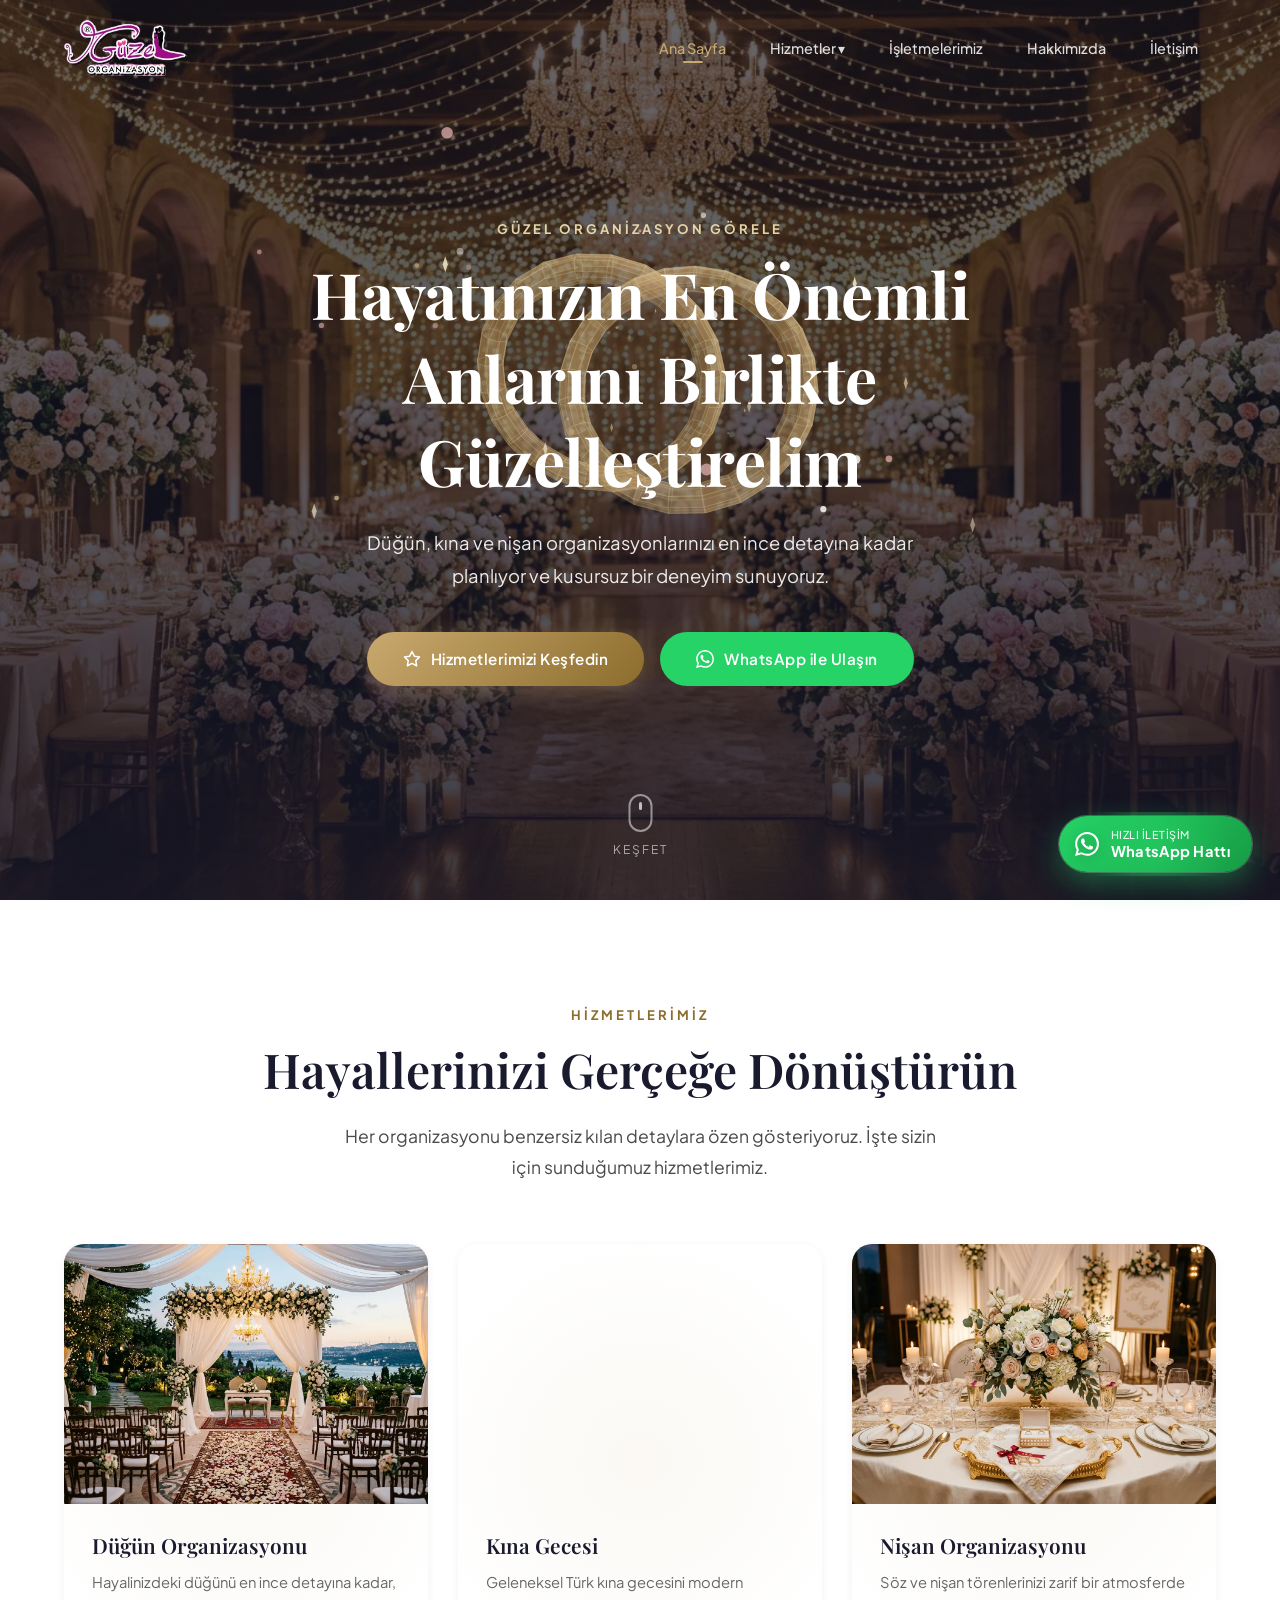
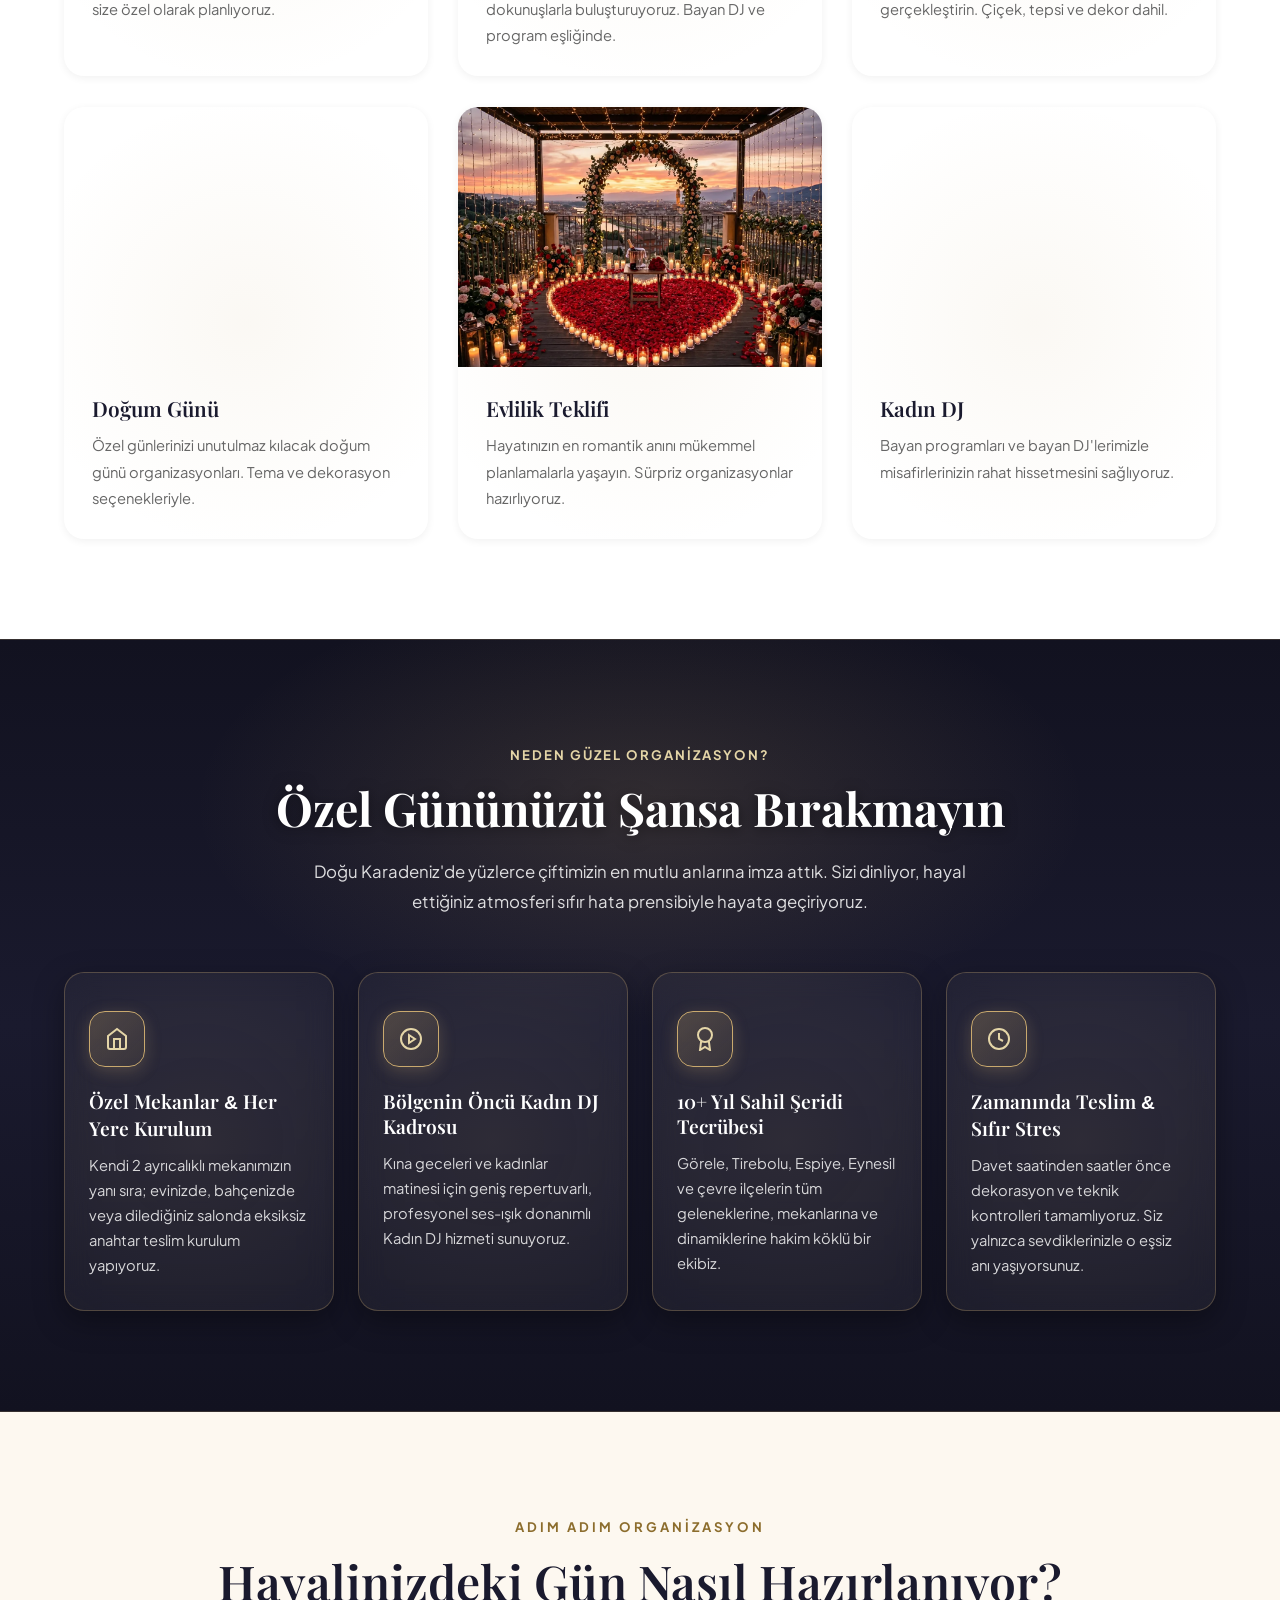
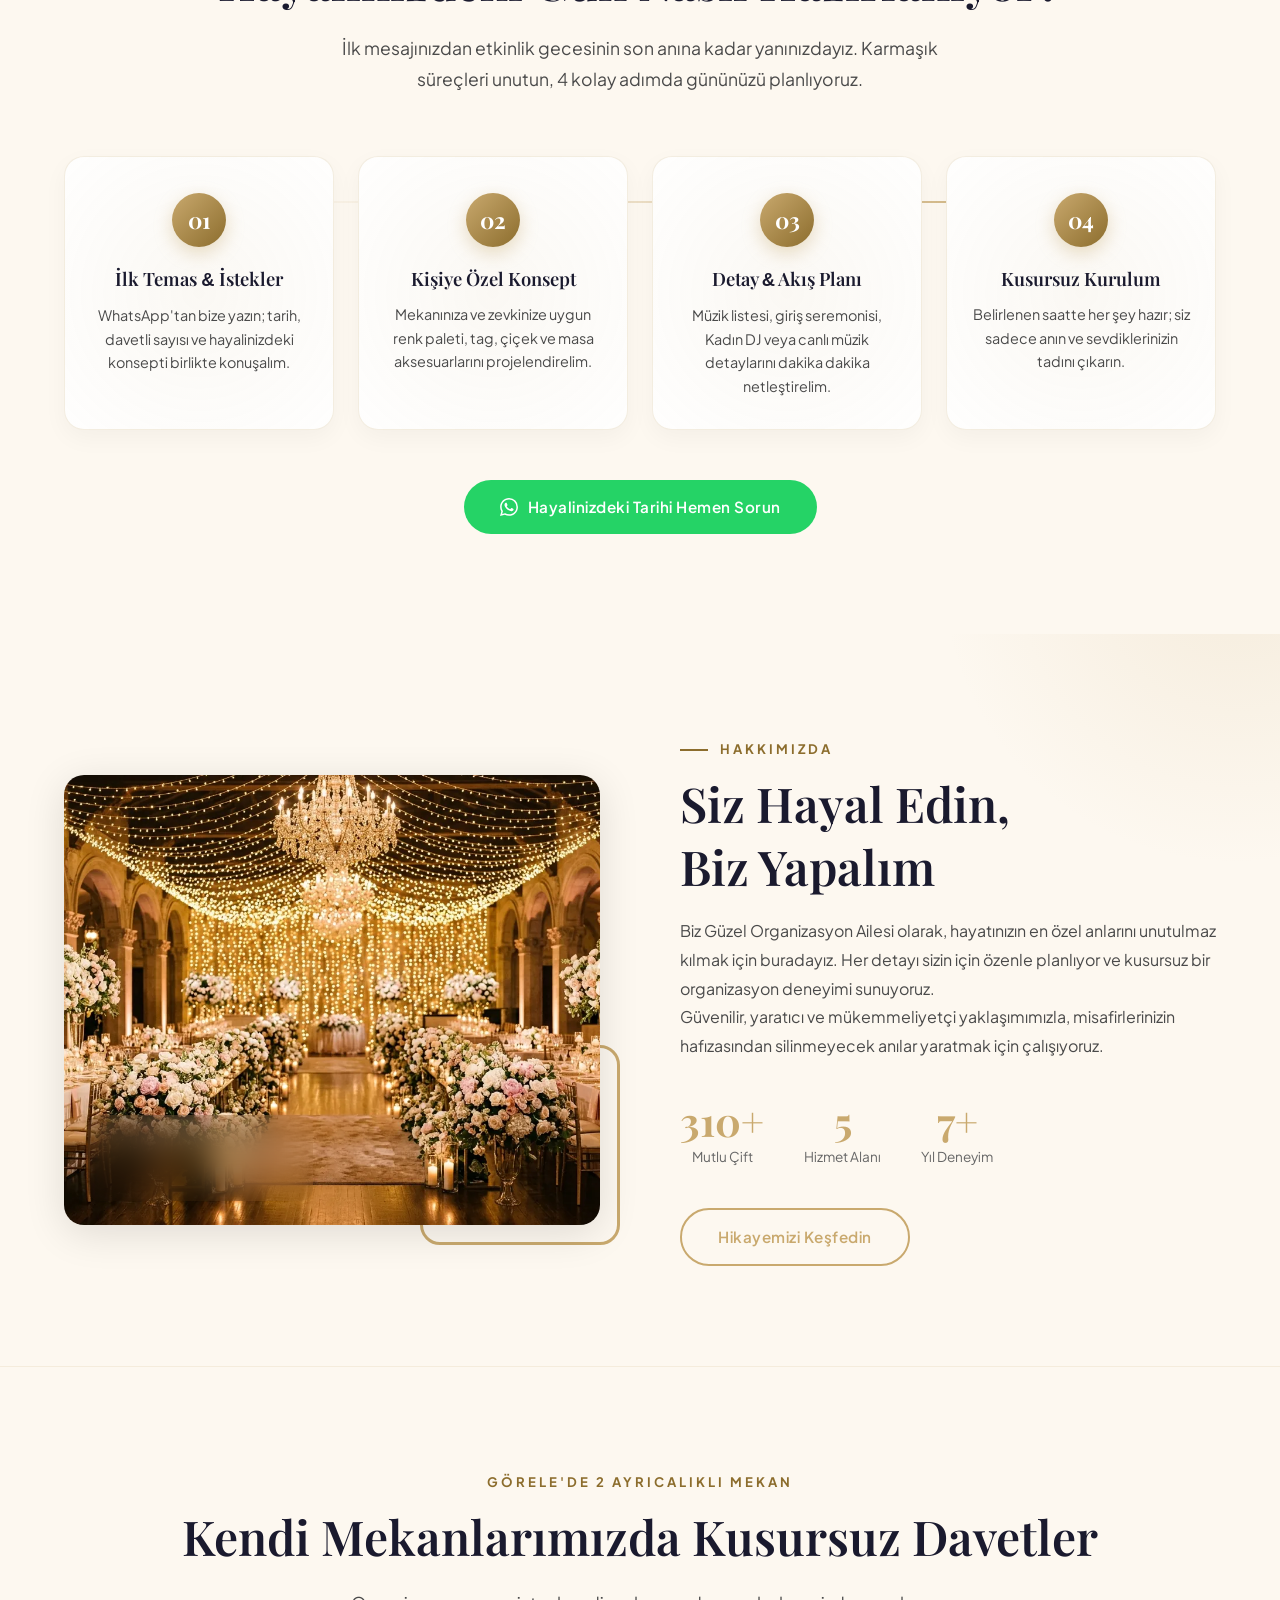
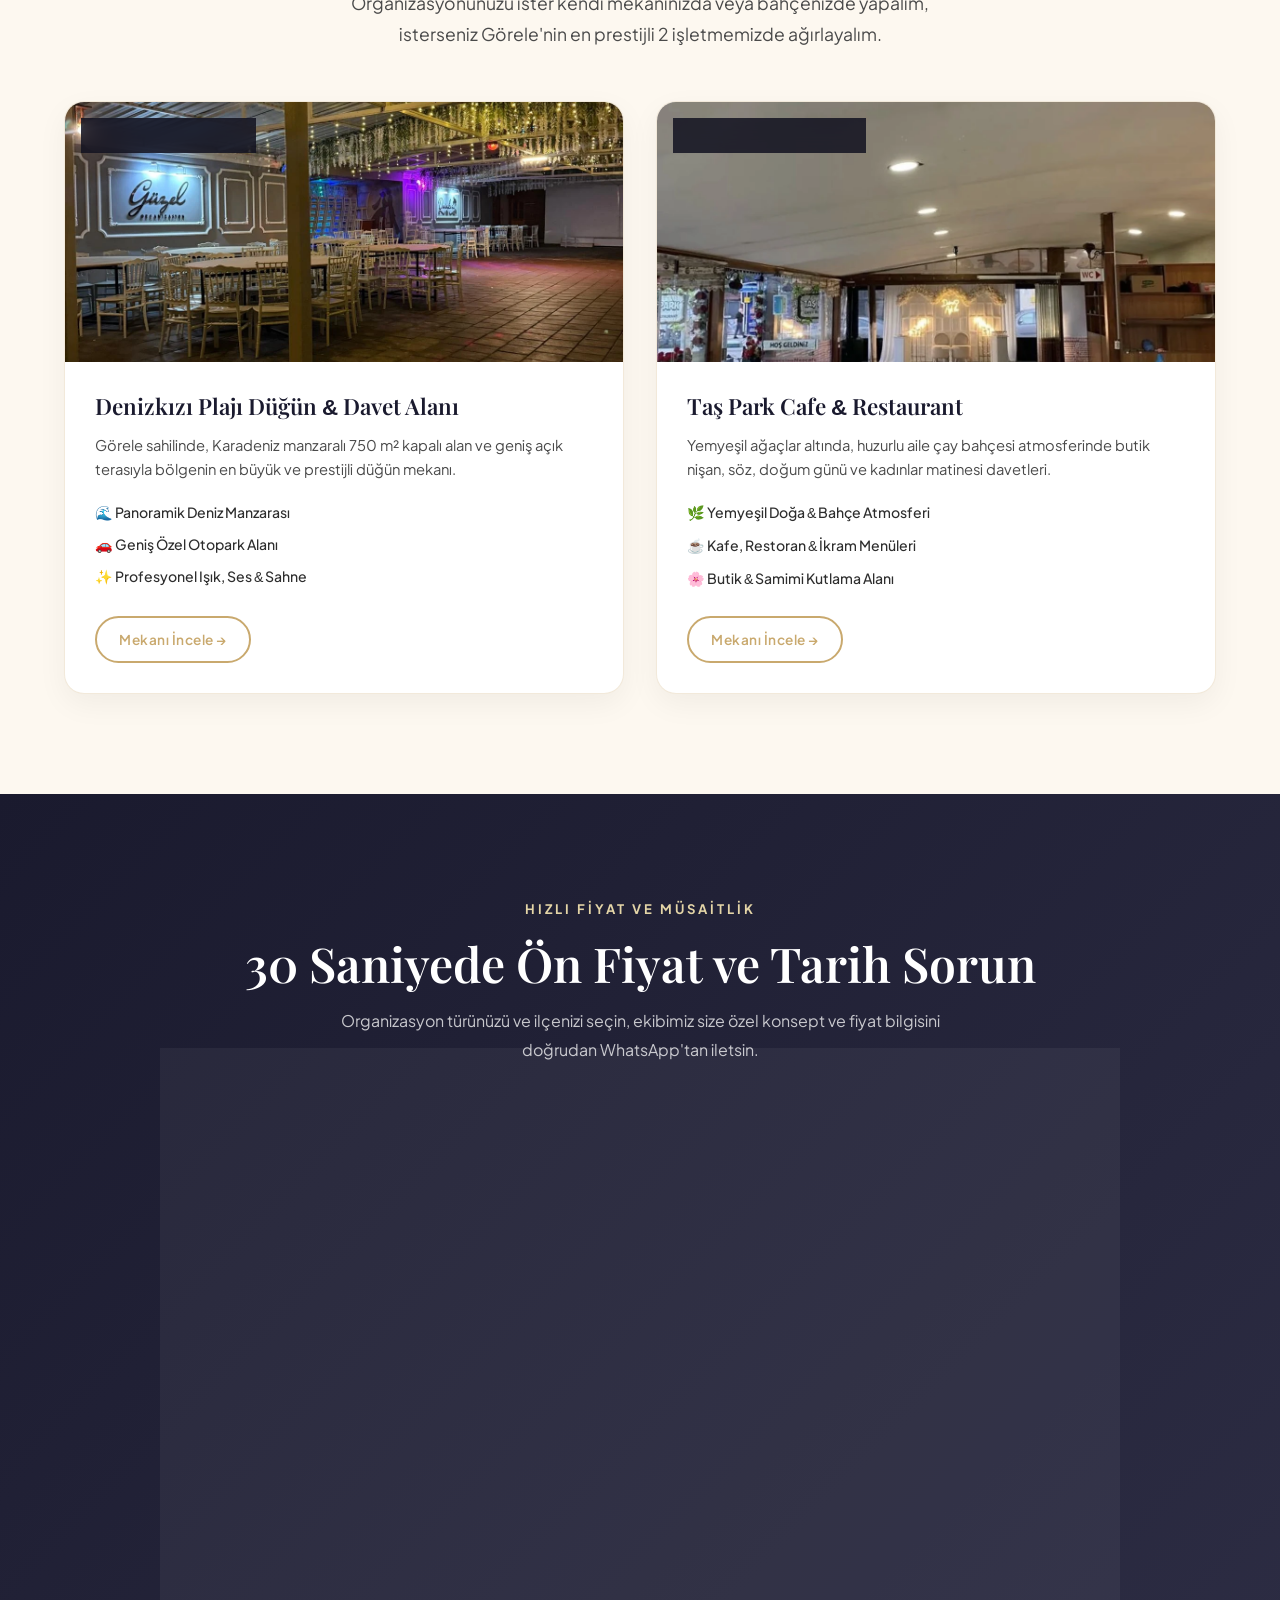
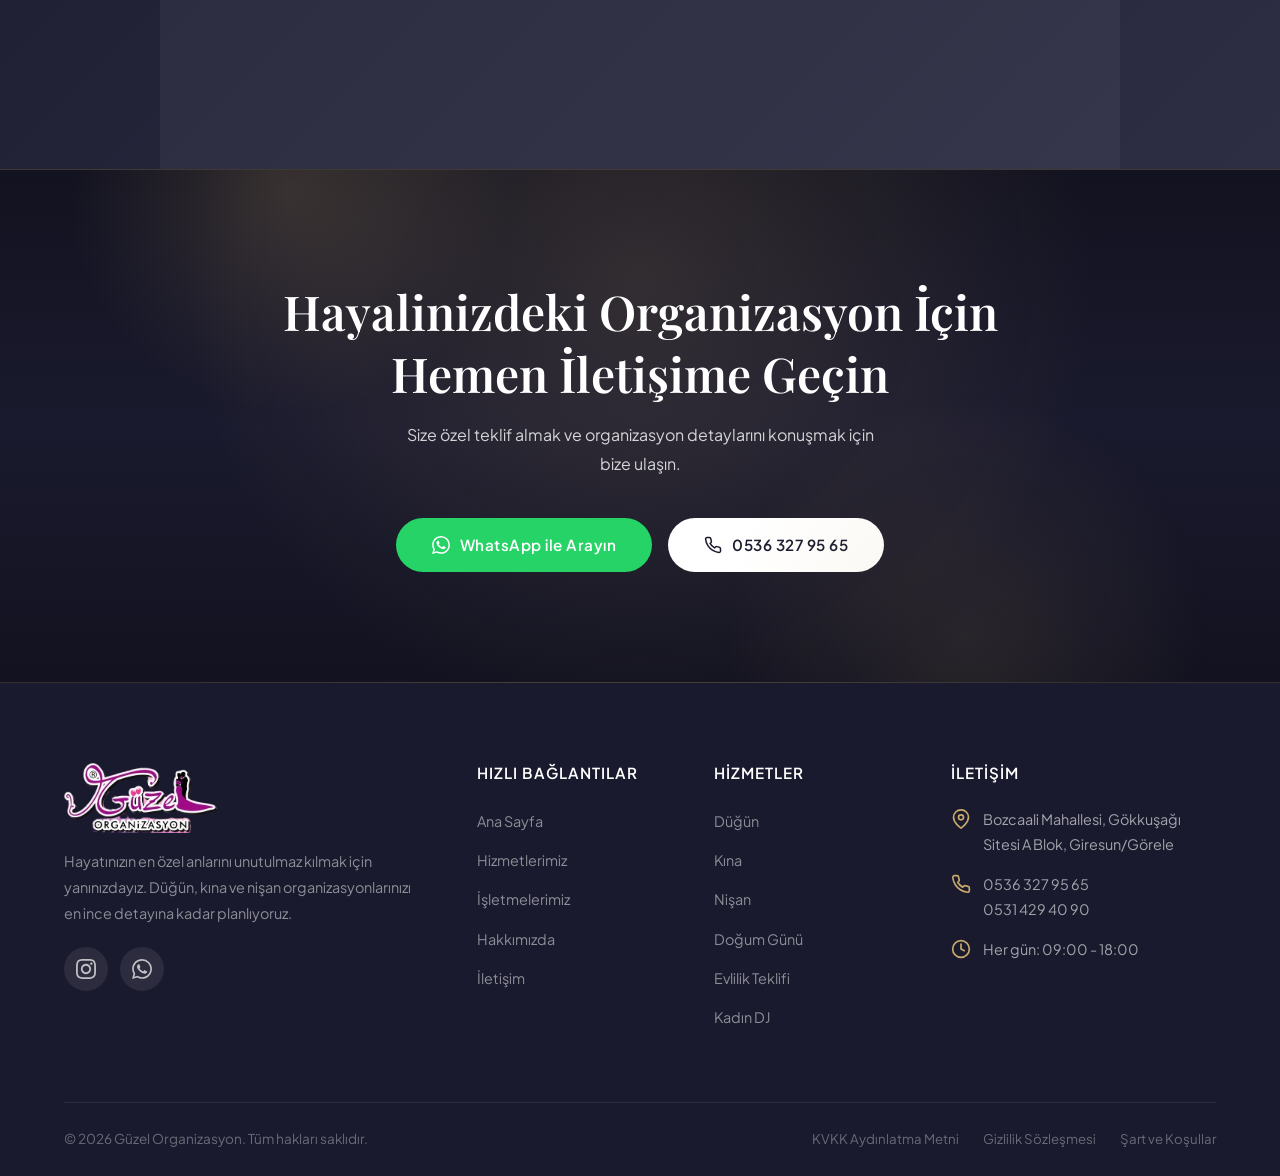
==== index.html @ 6aa82df3 "Initial commit for GitHub Pages (www.guzelorganizasyon.com)" ====
<!DOCTYPE html>
<html lang="tr">
<head>
  <meta charset="UTF-8">
  <meta name="viewport" content="width=device-width, initial-scale=1.0">
  <title>Görele Düğün & Kına Organizasyonu | Güzel Organizasyon Giresun</title>
  <meta name="description" content="Görele ve Giresun çevresinde düğün, kına gecesi, nişan ve kadın DJ organizasyon hizmetleri. Hayalinizdeki daveti profesyonel ekibimizle kusursuz planlayın.">
  <meta name="keywords" content="Görele düğün organizasyonu, Giresun kına organizasyonu, nişan masası kiralama, kadın DJ Görele, Tirebolu düğün, Eynesil kına, Espiye organizasyon">
  <meta property="og:title" content="Görele Düğün & Kına Organizasyonu | Güzel Organizasyon">
  <meta property="og:description" content="Hayatınızın en özel anlarını unutulmaz kılmak için yanınızdayız. Düğün, kına, nişan ve kadın DJ hizmetleri.">
  <meta property="og:type" content="website">
  <meta property="og:url" content="https://www.guzelorganizasyon.com/">
  <link rel="stylesheet" href="css/style.css?v=5">
  <link rel="icon" type="image/png" href="images/favicon.png">
  <link rel="apple-touch-icon" href="images/favicon.png">
  <link rel="preconnect" href="https://fonts.googleapis.com">
  <link rel="preconnect" href="https://fonts.gstatic.com" crossorigin>
  <link rel="stylesheet" href="https://fonts.googleapis.com/css2?family=Playfair+Display:ital,wght@0,400;0,600;0,700;1,400&family=Plus+Jakarta+Sans:wght@300;400;500;600;700&display=swap">
  <link rel="canonical" href="https://www.guzelorganizasyon.com/">
  <link rel="preload" as="image" href="images/hero-bg.webp" type="image/webp">
  <meta property="og:image" content="https://www.guzelorganizasyon.com/images/og-image.jpg">
  <meta property="og:locale" content="tr_TR">
  <meta property="og:site_name" content="Güzel Organizasyon">
  <meta name="twitter:card" content="summary_large_image">
  <meta name="twitter:title" content="Görele Düğün & Kına Organizasyonu | Güzel Organizasyon">
  <meta name="twitter:description" content="Görele, Tirebolu, Espiye ve Eynesil'de hayalinizdeki düğün, kına ve nişan organizasyonları. Kadın DJ ve özel konseptler.">
  <meta name="twitter:image" content="https://www.guzelorganizasyon.com/images/og-image.jpg">
  <script type="application/ld+json">
  {
    "@context": "https://schema.org",
    "@graph": [
      {
        "@type": ["EventPlanner", "LocalBusiness"],
        "@id": "https://www.guzelorganizasyon.com/#organization",
        "name": "Güzel Organizasyon",
        "url": "https://www.guzelorganizasyon.com",
        "logo": "https://www.guzelorganizasyon.com/images/logo.png",
        "image": "https://www.guzelorganizasyon.com/images/og-image.jpg",
        "description": "Giresun Görele merkezli; düğün, kına gecesi, nişan, evlilik teklifi, doğum günü ve kadın DJ organizasyon hizmetleri.",
        "telephone": ["+905363279565", "+905314294090"],
        "priceRange": "₺₺",
        "address": {
          "@type": "PostalAddress",
          "streetAddress": "Bozcaali Mahallesi, Gökkuşağı Sitesi A Blok",
          "addressLocality": "Görele",
          "addressRegion": "Giresun",
          "postalCode": "28800",
          "addressCountry": "TR"
        },
        "geo": {
          "@type": "GeoCoordinates",
          "latitude": 41.0315,
          "longitude": 39.0411
        },
        "openingHoursSpecification": [
          {
            "@type": "OpeningHoursSpecification",
            "dayOfWeek": ["Monday", "Tuesday", "Wednesday", "Thursday", "Friday", "Saturday", "Sunday"],
            "opens": "09:00",
            "closes": "18:00"
          }
        ],
        "areaServed": [
          {"@type": "City", "name": "Görele"},
          {"@type": "City", "name": "Giresun"},
          {"@type": "City", "name": "Tirebolu"},
          {"@type": "City", "name": "Espiye"},
          {"@type": "City", "name": "Eynesil"},
          {"@type": "City", "name": "Çanakçı"},
          {"@type": "City", "name": "Doğankent"},
          {"@type": "City", "name": "Beşikdüzü"},
          {"@type": "City", "name": "Vakfıkebir"}
        ],
        "sameAs": [
          "https://www.instagram.com/guzel_organizasyon"
        ],
        "makesOffer": [
          {"@type": "Offer", "itemOffered": {"@type": "Service", "name": "Düğün Organizasyonu"}},
          {"@type": "Offer", "itemOffered": {"@type": "Service", "name": "Kına Gecesi Organizasyonu"}},
          {"@type": "Offer", "itemOffered": {"@type": "Service", "name": "Nişan Organizasyonu"}},
          {"@type": "Offer", "itemOffered": {"@type": "Service", "name": "Kadın DJ Hizmeti"}},
          {"@type": "Offer", "itemOffered": {"@type": "Service", "name": "Evlilik Teklifi Organizasyonu"}},
          {"@type": "Offer", "itemOffered": {"@type": "Service", "name": "Doğum Günü Organizasyonu"}}
        ]
      },
      {
        "@type": "BreadcrumbList",
        "@id": "https://www.guzelorganizasyon.com/#breadcrumb",
        "itemListElement": [
          {
            "@type": "ListItem",
            "position": 1,
            "name": "Ana Sayfa",
            "item": "https://www.guzelorganizasyon.com/"
          }
        ]
      }
    ]
  }
  </script>
  <meta name="theme-color" content="#1a1416">
</head>
<body>

  <!-- ========== NAVBAR ========== -->
  <nav class="navbar" id="navbar">
    <div class="container">
      <a href="index.html" class="navbar-brand">
        <img src="images/logo.webp" alt="Güzel Organizasyon Logo" class="navbar-logo" width="466" height="187">
      </a>

      <ul class="nav-menu" id="navMenu">
        <li><a href="index.html" class="nav-link active">Ana Sayfa</a></li>
        <li class="nav-item">
          <a href="hizmetler.html" class="nav-link">Hizmetler ▾</a>
          <div class="nav-dropdown">
            <a href="hizmetler.html" class="nav-dropdown-all"><strong>Tüm Hizmetleri Gör</strong></a>
            <a href="hizmetler.html#dugun">Düğün</a>
            <a href="hizmetler.html#kina">Kına</a>
            <a href="hizmetler.html#nisan">Nişan</a>
            <a href="hizmetler.html#dogumgunu">Doğum Günü</a>
            <a href="hizmetler.html#evlilikteklifi">Evlilik Teklifi</a>
            <a href="hizmetler.html#kadinDJ">Kadın DJ</a>
          </div>
        </li>
        <li><a href="isletmelerimiz.html" class="nav-link">İşletmelerimiz</a></li>
        <li><a href="hakkimizda.html" class="nav-link">Hakkımızda</a></li>
        <li><a href="iletisim.html" class="nav-link">İletişim</a></li>
      </ul>

      <div class="nav-toggle" id="navToggle" role="button" aria-label="Menüyü Aç/Kapat" aria-expanded="false" tabindex="0">
        <span></span>
        <span></span>
        <span></span>
      </div>
    </div>
  </nav>
  <div class="nav-backdrop" id="navBackdrop"></div>

  <!-- ========== HERO ========== -->
  <section class="hero" id="hero">
    <div class="hero-bg">
      <img loading="eager" fetchpriority="high" decoding="async" src="images/hero-bg.webp" alt="Güzel Organizasyon - Düğün Dekorasyonu">
    </div>
    <div class="hero-overlay"></div>
    <div class="hero-particles"></div>
    <canvas class="hero-3d-canvas" id="hero3dCanvas" aria-hidden="true"></canvas>

    <div class="hero-content">
      <span class="section-label">Güzel Organizasyon Görele</span>
      <h1>Hayatınızın En Önemli Anlarını Birlikte Güzelleştirelim</h1>
      <p>Düğün, kına ve nişan organizasyonlarınızı en ince detayına kadar planlıyor ve kusursuz bir deneyim sunuyoruz.</p>
      <div class="hero-buttons">
        <a href="hizmetler.html" class="btn btn-primary">
          <svg width="18" height="18" viewBox="0 0 24 24" fill="none" stroke="currentColor" stroke-width="2" stroke-linecap="round" stroke-linejoin="round"><path d="M12 2l3.09 6.26L22 9.27l-5 4.87 1.18 6.88L12 17.77l-6.18 3.25L7 14.14 2 9.27l6.91-1.01L12 2z"/></svg>
          Hizmetlerimizi Keşfedin
        </a>
        <a href="https://wa.me/905363279565?text=Merhaba%2C%20organizasyon%20hakk%C4%B1nda%20bilgi%20almak%20istiyorum." target="_blank" rel="noopener" class="btn btn-whatsapp">
          <svg width="18" height="18" viewBox="0 0 24 24" fill="currentColor"><path d="M17.472 14.382c-.297-.149-1.758-.867-2.03-.967-.273-.099-.471-.148-.67.15-.197.297-.767.966-.94 1.164-.173.199-.347.223-.644.075-.297-.15-1.255-.463-2.39-1.475-.883-.788-1.48-1.761-1.653-2.059-.173-.297-.018-.458.13-.606.134-.133.298-.347.446-.52.149-.174.198-.298.298-.497.099-.198.05-.371-.025-.52-.075-.149-.669-1.612-.916-2.207-.242-.579-.487-.5-.669-.51-.173-.008-.371-.01-.57-.01-.198 0-.52.074-.792.372-.272.297-1.04 1.016-1.04 2.479 0 1.462 1.065 2.875 1.213 3.074.149.198 2.096 3.2 5.077 4.487.709.306 1.262.489 1.694.625.712.227 1.36.195 1.871.118.571-.085 1.758-.719 2.006-1.413.248-.694.248-1.289.173-1.413-.074-.124-.272-.198-.57-.347m-5.421 7.403h-.004a9.87 9.87 0 01-5.031-1.378l-.361-.214-3.741.982.998-3.648-.235-.374a9.86 9.86 0 01-1.51-5.26c.001-5.45 4.436-9.884 9.888-9.884 2.64 0 5.122 1.03 6.988 2.898a9.825 9.825 0 012.893 6.994c-.003 5.45-4.437 9.884-9.885 9.884m8.413-18.297A11.815 11.815 0 0012.05 0C5.495 0 .16 5.335.157 11.892c0 2.096.547 4.142 1.588 5.945L.057 24l6.305-1.654a11.882 11.882 0 005.683 1.448h.005c6.554 0 11.89-5.335 11.893-11.893a11.821 11.821 0 00-3.48-8.413z"/></svg>
          WhatsApp ile Ulaşın
        </a>
      </div>
    </div>

    <div class="scroll-indicator">
      <div class="mouse"></div>
      <span>Keşfet</span>
    </div>
  </section>

  <!-- ========== SERVICES ========== -->
  <section class="services-section" id="services">
    <div class="container">
      <div class="text-center reveal">
        <span class="section-label">Hizmetlerimiz</span>
        <h2 class="section-title">Hayallerinizi Gerçeğe Dönüştürün</h2>
        <p class="section-subtitle">Her organizasyonu benzersiz kılan detaylara özen gösteriyoruz. İşte sizin için sunduğumuz hizmetlerimiz.</p>
      </div>

      <div class="services-grid stagger-children">
        <!-- Düğün -->
        <a href="hizmetler.html#dugun" class="service-card">
          <div class="service-card-image">
            <img loading="lazy" decoding="async" src="images/service-dugun.webp" alt="Düğün Organizasyonu">
            <div class="service-card-overlay">
              <span class="btn btn-white">Hizmeti İncele</span>
            </div>
          </div>
          <div class="service-card-body">
            <h3>Düğün Organizasyonu</h3>
            <p>Hayalinizdeki düğünü en ince detayına kadar, size özel olarak planlıyoruz.</p>
          </div>
        </a>

        <!-- Kına -->
        <a href="hizmetler.html#kina" class="service-card">
          <div class="service-card-image">
            <img loading="lazy" decoding="async" src="images/service-kina.webp" alt="Kına Gecesi Organizasyonu">
            <div class="service-card-overlay">
              <span class="btn btn-white">Hizmeti İncele</span>
            </div>
          </div>
          <div class="service-card-body">
            <h3>Kına Gecesi</h3>
            <p>Geleneksel Türk kına gecesini modern dokunuşlarla buluşturuyoruz. Bayan DJ ve program eşliğinde.</p>
          </div>
        </a>

        <!-- Nişan -->
        <a href="hizmetler.html#nisan" class="service-card">
          <div class="service-card-image">
            <img loading="lazy" decoding="async" src="images/service-nisan.webp" alt="Nişan Organizasyonu">
            <div class="service-card-overlay">
              <span class="btn btn-white">Hizmeti İncele</span>
            </div>
          </div>
          <div class="service-card-body">
            <h3>Nişan Organizasyonu</h3>
            <p>Söz ve nişan törenlerinizi zarif bir atmosferde gerçekleştirin. Çiçek, tepsi ve dekor dahil.</p>
          </div>
        </a>

        <!-- Doğum Günü -->
        <a href="hizmetler.html#dogumgunu" class="service-card">
          <div class="service-card-image">
            <img loading="lazy" decoding="async" src="images/service-dogumgunu.webp" alt="Doğum Günü Organizasyonu">
            <div class="service-card-overlay">
              <span class="btn btn-white">Hizmeti İncele</span>
            </div>
          </div>
          <div class="service-card-body">
            <h3>Doğum Günü</h3>
            <p>Özel günlerinizi unutulmaz kılacak doğum günü organizasyonları. Tema ve dekorasyon seçenekleriyle.</p>
          </div>
        </a>

        <!-- Evlilik Teklifi -->
        <a href="hizmetler.html#evlilikteklifi" class="service-card">
          <div class="service-card-image">
            <img loading="lazy" decoding="async" src="images/service-evlilikteklifi.webp" alt="Evlilik Teklifi Organizasyonu">
            <div class="service-card-overlay">
              <span class="btn btn-white">Hizmeti İncele</span>
            </div>
          </div>
          <div class="service-card-body">
            <h3>Evlilik Teklifi</h3>
            <p>Hayatınızın en romantik anını mükemmel planlamalarla yaşayın. Sürpriz organizasyonlar hazırlıyoruz.</p>
          </div>
        </a>

        <!-- Kadın DJ -->
        <a href="hizmetler.html#kadinDJ" class="service-card">
          <div class="service-card-image">
            <img loading="lazy" decoding="async" src="images/service-kadindj.webp" alt="Kadın DJ Hizmeti">
            <div class="service-card-overlay">
              <span class="btn btn-white">Hizmeti İncele</span>
            </div>
          </div>
          <div class="service-card-body">
            <h3>Kadın DJ</h3>
            <p>Bayan programları ve bayan DJ'lerimizle misafirlerinizin rahat hissetmesini sağlıyoruz.</p>
          </div>
        </a>
      </div>
    </div>
  </section>

  <!-- ========== WHY US (PRESTİJ VE GÜVEN SÜTUNLARI) ========== -->
  <section class="why-us-section">
    <div class="container">
      <div class="text-center reveal">
        <span class="section-label" style="color: var(--gold-light);">NEDEN GÜZEL ORGANİZASYON?</span>
        <h2 class="section-title">Özel Gününüzü Şansa Bırakmayın</h2>
        <p class="section-subtitle">
          Doğu Karadeniz'de yüzlerce çiftimizin en mutlu anlarına imza attık. Sizi dinliyor, hayal ettiğiniz atmosferi sıfır hata prensibiyle hayata geçiriyoruz.
        </p>
      </div>

      <div class="why-us-grid stagger-children">
        <div class="why-us-card">
          <div class="why-us-icon">
            <svg width="24" height="24" viewBox="0 0 24 24" fill="none" stroke="currentColor" stroke-width="2"><path d="M3 9l9-7 9 7v11a2 2 0 0 1-2 2H5a2 2 0 0 1-2-2z"/><polyline points="9 22 9 12 15 12 15 22"/></svg>
          </div>
          <h3>Özel Mekanlar <span class="amp">&amp;</span> Her Yere Kurulum</h3>
          <p>Kendi 2 ayrıcalıklı mekanımızın yanı sıra; evinizde, bahçenizde veya dilediğiniz salonda eksiksiz anahtar teslim kurulum yapıyoruz.</p>
        </div>

        <div class="why-us-card">
          <div class="why-us-icon">
            <svg width="24" height="24" viewBox="0 0 24 24" fill="none" stroke="currentColor" stroke-width="2"><circle cx="12" cy="12" r="10"/><polygon points="10 8 16 12 10 16 10 8"/></svg>
          </div>
          <h3>Bölgenin Öncü Kadın DJ Kadrosu</h3>
          <p>Kına geceleri ve kadınlar matinesi için geniş repertuvarlı, profesyonel ses-ışık donanımlı Kadın DJ hizmeti sunuyoruz.</p>
        </div>

        <div class="why-us-card">
          <div class="why-us-icon">
            <svg width="24" height="24" viewBox="0 0 24 24" fill="none" stroke="currentColor" stroke-width="2"><circle cx="12" cy="8" r="7"/><polyline points="8.21 13.89 7 23 12 20 17 23 15.79 13.88"/></svg>
          </div>
          <h3>10+ Yıl Sahil Şeridi Tecrübesi</h3>
          <p>Görele, Tirebolu, Espiye, Eynesil ve çevre ilçelerin tüm geleneklerine, mekanlarına ve dinamiklerine hakim köklü bir ekibiz.</p>
        </div>

        <div class="why-us-card">
          <div class="why-us-icon">
            <svg width="24" height="24" viewBox="0 0 24 24" fill="none" stroke="currentColor" stroke-width="2"><circle cx="12" cy="12" r="10"/><polyline points="12 6 12 12 16 14"/></svg>
          </div>
          <h3>Zamanında Teslim <span class="amp">&amp;</span> Sıfır Stres</h3>
          <p>Davet saatinden saatler önce dekorasyon ve teknik kontrolleri tamamlıyoruz. Siz yalnızca sevdiklerinizle o eşsiz anı yaşıyorsunuz.</p>
        </div>
      </div>
    </div>
  </section>

  <!-- ========== PROCESS / NASIL ÇALIŞIYORUZ ========== -->
  <section class="process-section">
    <div class="container">
      <div class="text-center reveal">
        <span class="section-label">ADIM ADIM ORGANİZASYON</span>
        <h2 class="section-title">Hayalinizdeki Gün Nasıl Hazırlanıyor?</h2>
        <p class="section-subtitle">
          İlk mesajınızdan etkinlik gecesinin son anına kadar yanınızdayız. Karmaşık süreçleri unutun, 4 kolay adımda gününüzü planlıyoruz.
        </p>
      </div>

      <div class="process-grid stagger-children">
        <div class="process-card">
          <div class="process-step-num">01</div>
          <h3>İlk Temas <span class="amp">&amp;</span> İstekler</h3>
          <p>WhatsApp'tan bize yazın; tarih, davetli sayısı ve hayalinizdeki konsepti birlikte konuşalım.</p>
        </div>

        <div class="process-card">
          <div class="process-step-num">02</div>
          <h3>Kişiye Özel Konsept</h3>
          <p>Mekanınıza ve zevkinize uygun renk paleti, tag, çiçek ve masa aksesuarlarını projelendirelim.</p>
        </div>

        <div class="process-card">
          <div class="process-step-num">03</div>
          <h3>Detay <span class="amp">&amp;</span> Akış Planı</h3>
          <p>Müzik listesi, giriş seremonisi, Kadın DJ veya canlı müzik detaylarını dakika dakika netleştirelim.</p>
        </div>

        <div class="process-card">
          <div class="process-step-num">04</div>
          <h3>Kusursuz Kurulum</h3>
          <p>Belirlenen saatte her şey hazır; siz sadece anın ve sevdiklerinizin tadını çıkarın.</p>
        </div>
      </div>

      <div class="text-center reveal" style="margin-top: 50px;">
        <a href="https://wa.me/905363279565?text=Merhaba%2C%20organizasyonum%20i%C3%A7in%20planlama%20ve%20m%C3%BCsaitlik%20hakk%C4%B1nda%20g%C3%B6r%C3%BC%C5%9Fmek%20istiyorum." target="_blank" rel="noopener" class="btn btn-whatsapp">
          <svg width="18" height="18" viewBox="0 0 24 24" fill="currentColor"><path d="M17.472 14.382c-.297-.149-1.758-.867-2.03-.967-.273-.099-.471-.148-.67.15-.197.297-.767.966-.94 1.164-.173.199-.347.223-.644.075-.297-.15-1.255-.463-2.39-1.475-.883-.788-1.48-1.761-1.653-2.059-.173-.297-.018-.458.13-.606.134-.133.298-.347.446-.52.149-.174.198-.298.298-.497.099-.198.05-.371-.025-.52-.075-.149-.669-1.612-.916-2.207-.242-.579-.487-.5-.669-.51-.173-.008-.371-.01-.57-.01-.198 0-.52.074-.792.372-.272.297-1.04 1.016-1.04 2.479 0 1.462 1.065 2.875 1.213 3.074.149.198 2.096 3.2 5.077 4.487.709.306 1.262.489 1.694.625.712.227 1.36.195 1.871.118.571-.085 1.758-.719 2.006-1.413.248-.694.248-1.289.173-1.413-.074-.124-.272-.198-.57-.347m-5.421 7.403h-.004a9.87 9.87 0 01-5.031-1.378l-.361-.214-3.741.982.998-3.648-.235-.374a9.86 9.86 0 01-1.51-5.26c.001-5.45 4.436-9.884 9.888-9.884 2.64 0 5.122 1.03 6.988 2.898a9.825 9.825 0 012.893 6.994c-.003 5.45-4.437 9.884-9.885 9.884m8.413-18.297A11.815 11.815 0 0012.05 0C5.495 0 .16 5.335.157 11.892c0 2.096.547 4.142 1.588 5.945L.057 24l6.305-1.654a11.882 11.882 0 005.683 1.448h.005c6.554 0 11.89-5.335 11.893-11.893a11.821 11.821 0 00-3.48-8.413z"/></svg>
          Hayalinizdeki Tarihi Hemen Sorun
        </a>
      </div>
    </div>
  </section>

  <!-- ========== ABOUT PREVIEW ========== -->
  <section class="about-preview" id="about-preview">
    <div class="container">
      <div class="about-grid">
        <div class="about-image-wrapper reveal-left">
          <div class="about-image">
            <img loading="lazy" decoding="async" src="images/hero-bg.webp" alt="Güzel Organizasyon Prestijli Davet Atmosferi">
            <div class="about-floating-badge" aria-hidden="true">
              <span class="badge-icon">💍</span>
              <div class="badge-content">
                <strong>500+ Mutlu Çift</strong>
                <small>Kusursuz Organizasyon</small>
              </div>
            </div>
          </div>
          <div class="about-image-accent"></div>
        </div>

        <div class="reveal-right">
          <span class="section-label">Hakkımızda</span>
          <h2 class="section-title">Siz Hayal Edin,<br>Biz Yapalım</h2>
          <p>Biz Güzel Organizasyon Ailesi olarak, hayatınızın en özel anlarını unutulmaz kılmak için buradayız. Her detayı sizin için özenle planlıyor ve kusursuz bir organizasyon deneyimi sunuyoruz.</p>
          <p>Güvenilir, yaratıcı ve mükemmeliyetçi yaklaşımımızla, misafirlerinizin hafızasından silinmeyecek anılar yaratmak için çalışıyoruz.</p>

          <div class="about-stats">
            <div class="stat">
              <div class="stat-number" data-target="500" data-suffix="+">0</div>
              <div class="stat-label">Mutlu Çift</div>
            </div>
            <div class="stat">
              <div class="stat-number" data-target="8" data-suffix="">0</div>
              <div class="stat-label">Hizmet Alanı</div>
            </div>
            <div class="stat">
              <div class="stat-number" data-target="10" data-suffix="+">0</div>
              <div class="stat-label">Yıl Deneyim</div>
            </div>
          </div>

          <a href="hakkimizda.html" class="btn btn-secondary mt-40">Hikayemizi Keşfedin</a>
        </div>
      </div>
    </div>
  </section>

  <!-- ========== VENUES PREVIEW (ÖZEL MEKANLARIMIZ) ========== -->
  <section class="venues-preview-section" id="venues-preview">
    <div class="container">
      <div class="section-header text-center reveal">
        <span class="section-label">GÖRELE'DE 2 AYRICALIKLI MEKAN</span>
        <h2 class="section-title">Kendi Mekanlarımızda Kusursuz Davetler</h2>
        <p class="section-subtitle">
          Organizasyonunuzu ister kendi mekanınızda veya bahçenizde yapalım, isterseniz Görele'nin en prestijli 2 işletmemizde ağırlayalım.
        </p>
      </div>

      <div class="venues-grid">
        <div class="venue-showcase-card reveal-left">
          <div class="venue-showcase-image">
            <img loading="lazy" decoding="async" src="images/venue-denizkizi.webp" alt="Denizkızı Plajı Görele Düğün Alanı">
            <span class="venue-tag">1000+ Davetli Kapasitesi</span>
          </div>
          <div class="venue-showcase-content">
            <h3>Denizkızı Plajı Düğün <span class="amp">&amp;</span> Davet Alanı</h3>
            <p>Görele sahilinde, Karadeniz manzaralı 750 m² kapalı alan ve geniş açık terasıyla bölgenin en büyük ve prestijli düğün mekanı.</p>
            <ul class="venue-features-list">
              <li>🌊 Panoramik Deniz Manzarası</li>
              <li>🚗 Geniş Özel Otopark Alanı</li>
              <li>✨ Profesyonel Işık, Ses <span class="amp">&amp;</span> Sahne</li>
            </ul>
            <a href="isletmelerimiz.html#denizkizi-plaji" class="btn btn-secondary btn-sm">Mekanı İncele &rarr;</a>
          </div>
        </div>

        <div class="venue-showcase-card reveal-right">
          <div class="venue-showcase-image">
            <img loading="lazy" decoding="async" src="images/venue-taspark.webp" alt="Taş Park Cafe Restaurant Görele">
            <span class="venue-tag">Doğayla İç İçe Butik Davetler</span>
          </div>
          <div class="venue-showcase-content">
            <h3>Taş Park Cafe <span class="amp">&amp;</span> Restaurant</h3>
            <p>Yemyeşil ağaçlar altında, huzurlu aile çay bahçesi atmosferinde butik nişan, söz, doğum günü ve kadınlar matinesi davetleri.</p>
            <ul class="venue-features-list">
              <li>🌿 Yemyeşil Doğa <span class="amp">&amp;</span> Bahçe Atmosferi</li>
              <li>☕ Kafe, Restoran <span class="amp">&amp;</span> İkram Menüleri</li>
              <li>🌸 Butik <span class="amp">&amp;</span> Samimi Kutlama Alanı</li>
            </ul>
            <a href="isletmelerimiz.html#taspark-cafe" class="btn btn-secondary btn-sm">Mekanı İncele &rarr;</a>
          </div>
        </div>
      </div>
    </div>
  </section>

  <!-- ========== QUICK QUOTE WIZARD ========== -->
  <section class="quote-wizard-section" id="quote-wizard">
    <div class="container text-center reveal">
      <span class="section-label" style="color: var(--gold-light);">HIZLI FİYAT VE MÜSAİTLİK</span>
      <h2 style="color: var(--white); margin-bottom: 12px;">30 Saniyede Ön Fiyat ve Tarih Sorun</h2>
      <p style="color: rgba(255,255,255,0.75); max-width: 600px; margin: 0 auto 30px;">
        Organizasyon türünüzü ve ilçenizi seçin, ekibimiz size özel konsept ve fiyat bilgisini doğrudan WhatsApp'tan iletsin.
      </p>

      <div class="wizard-container" style="text-align: left;">
        <span class="wizard-step-label">1. Adım: Etkinlik Türü</span>
        <div class="wizard-options" id="wizardServiceOptions">
          <button type="button" class="wizard-option-btn selected" data-value="Düğün Organizasyonu">
            <span>💍</span> Düğün
          </button>
          <button type="button" class="wizard-option-btn" data-value="Kına Gecesi & Kadın DJ">
            <span>👑</span> Kına <span class="amp">&amp;</span> Kadın DJ
          </button>
          <button type="button" class="wizard-option-btn" data-value="Nişan / Söz Merasimi">
            <span>💐</span> Nişan <span class="amp">&amp;</span> Söz
          </button>
          <button type="button" class="wizard-option-btn" data-value="Özel Davet / Doğum Günü">
            <span>🎂</span> Doğum Günü / Teklif
          </button>
        </div>

        <span class="wizard-step-label">2. Adım: Etkinlik Bölgesi (Karadeniz Sahil Şeridi)</span>
        <div class="wizard-options" id="wizardLocationOptions">
          <button type="button" class="wizard-option-btn selected" data-value="Görele">
            <span>📍</span> Görele (Merkez)
          </button>
          <button type="button" class="wizard-option-btn" data-value="Tirebolu">
            <span>📍</span> Tirebolu
          </button>
          <button type="button" class="wizard-option-btn" data-value="Espiye">
            <span>📍</span> Espiye
          </button>
          <button type="button" class="wizard-option-btn" data-value="Eynesil">
            <span>📍</span> Eynesil
          </button>
          <button type="button" class="wizard-option-btn" data-value="Beşikdüzü">
            <span>📍</span> Beşikdüzü
          </button>
          <button type="button" class="wizard-option-btn" data-value="Vakfıkebir">
            <span>📍</span> Vakfıkebir
          </button>
          <button type="button" class="wizard-option-btn" data-value="Giresun Merkez">
            <span>📍</span> Giresun Merkez
          </button>
          <button type="button" class="wizard-option-btn" data-value="Bulancak">
            <span>📍</span> Bulancak
          </button>
          <button type="button" class="wizard-option-btn" data-value="Trabzon / Akçaabat">
            <span>📍</span> Trabzon / Akçaabat
          </button>
          <button type="button" class="wizard-option-btn" data-value="Çanakçı / Doğankent">
            <span>📍</span> Çanakçı <span class="amp">&amp;</span> Doğankent
          </button>
        </div>

        <div style="text-align: center; margin-top: 30px;">
          <a href="https://wa.me/905363279565?text=Merhaba%2C%20G%C3%B6rele%20i%C3%A7in%20D%C3%BC%C4%9F%C3%BCn%20Organizasyonu%20hakk%C4%B1nda%20m%C3%BCsaitlik%20ve%20fiyat%20bilgisi%20almak%20istiyorum." id="wizardSubmitBtn" target="_blank" rel="noopener" class="btn btn-whatsapp" style="padding: 16px 36px; font-size: 1.05rem; display: inline-flex; align-items: center; gap: 10px;">
            <svg width="22" height="22" viewBox="0 0 24 24" fill="currentColor"><path d="M17.472 14.382c-.297-.149-1.758-.867-2.03-.967-.273-.099-.471-.148-.67.15-.197.297-.767.966-.94 1.164-.173.199-.347.223-.644.075-.297-.15-1.255-.463-2.39-1.475-.883-.788-1.48-1.761-1.653-2.059-.173-.297-.018-.458.13-.606.134-.133.298-.347.446-.52.149-.174.198-.298.298-.497.099-.198.05-.371-.025-.52-.075-.149-.669-1.612-.916-2.207-.242-.579-.487-.5-.669-.51-.173-.008-.371-.01-.57-.01-.198 0-.52.074-.792.372-.272.297-1.04 1.016-1.04 2.479 0 1.462 1.065 2.875 1.213 3.074.149.198 2.096 3.2 5.077 4.487.709.306 1.262.489 1.694.625.712.227 1.36.195 1.871.118.571-.085 1.758-.719 2.006-1.413.248-.694.248-1.289.173-1.413-.074-.124-.272-.198-.57-.347m-5.421 7.403h-.004a9.87 9.87 0 01-5.031-1.378l-.361-.214-3.741.982.998-3.648-.235-.374a9.86 9.86 0 01-1.51-5.26c.001-5.45 4.436-9.884 9.888-9.884 2.64 0 5.122 1.03 6.988 2.898a9.825 9.825 0 012.893 6.994c-.003 5.45-4.437 9.884-9.885 9.884m8.413-18.297A11.815 11.815 0 0012.05 0C5.495 0 .16 5.335.157 11.892c0 2.096.547 4.142 1.588 5.945L.057 24l6.305-1.654a11.882 11.882 0 005.683 1.448h.005c6.554 0 11.89-5.335 11.893-11.893a11.821 11.821 0 00-3.48-8.413z"/></svg>
            WhatsApp'tan Müsaitlik ve Fiyat Sor
          </a>
        </div>
      </div>
    </div>
  </section>

  <!-- ========== CTA ========== -->
  <section class="cta-section">
    <div class="container text-center reveal">
      <h2>Hayalinizdeki Organizasyon İçin<br>Hemen İletişime Geçin</h2>
      <p>Size özel teklif almak ve organizasyon detaylarını konuşmak için bize ulaşın.</p>
      <div class="cta-buttons">
        <a href="https://wa.me/905363279565?text=Merhaba%2C%20organizasyon%20hakk%C4%B1nda%20bilgi%20almak%20istiyorum." target="_blank" rel="noopener" class="btn btn-whatsapp">
          <svg width="18" height="18" viewBox="0 0 24 24" fill="currentColor"><path d="M17.472 14.382c-.297-.149-1.758-.867-2.03-.967-.273-.099-.471-.148-.67.15-.197.297-.767.966-.94 1.164-.173.199-.347.223-.644.075-.297-.15-1.255-.463-2.39-1.475-.883-.788-1.48-1.761-1.653-2.059-.173-.297-.018-.458.13-.606.134-.133.298-.347.446-.52.149-.174.198-.298.298-.497.099-.198.05-.371-.025-.52-.075-.149-.669-1.612-.916-2.207-.242-.579-.487-.5-.669-.51-.173-.008-.371-.01-.57-.01-.198 0-.52.074-.792.372-.272.297-1.04 1.016-1.04 2.479 0 1.462 1.065 2.875 1.213 3.074.149.198 2.096 3.2 5.077 4.487.709.306 1.262.489 1.694.625.712.227 1.36.195 1.871.118.571-.085 1.758-.719 2.006-1.413.248-.694.248-1.289.173-1.413-.074-.124-.272-.198-.57-.347m-5.421 7.403h-.004a9.87 9.87 0 01-5.031-1.378l-.361-.214-3.741.982.998-3.648-.235-.374a9.86 9.86 0 01-1.51-5.26c.001-5.45 4.436-9.884 9.888-9.884 2.64 0 5.122 1.03 6.988 2.898a9.825 9.825 0 012.893 6.994c-.003 5.45-4.437 9.884-9.885 9.884m8.413-18.297A11.815 11.815 0 0012.05 0C5.495 0 .16 5.335.157 11.892c0 2.096.547 4.142 1.588 5.945L.057 24l6.305-1.654a11.882 11.882 0 005.683 1.448h.005c6.554 0 11.89-5.335 11.893-11.893a11.821 11.821 0 00-3.48-8.413z"/></svg>
          WhatsApp ile Arayın
        </a>
        <a href="tel:+905363279565" class="btn btn-white">
          <svg width="18" height="18" viewBox="0 0 24 24" fill="none" stroke="currentColor" stroke-width="2" stroke-linecap="round" stroke-linejoin="round"><path d="M22 16.92v3a2 2 0 01-2.18 2 19.79 19.79 0 01-8.63-3.07 19.5 19.5 0 01-6-6 19.79 19.79 0 01-3.07-8.67A2 2 0 014.11 2h3a2 2 0 012 1.72 12.84 12.84 0 00.7 2.81 2 2 0 01-.45 2.11L8.09 9.91a16 16 0 006 6l1.27-1.27a2 2 0 012.11-.45 12.84 12.84 0 002.81.7A2 2 0 0122 16.92z"/></svg>
          0536 327 95 65
        </a>
      </div>
    </div>
  </section>

  <!-- ========== FOOTER ========== -->
  <footer class="footer">
    <div class="container">
      <div class="footer-grid">
        <!-- Brand -->
        <div class="footer-brand">
          <img src="images/logo.webp" alt="Güzel Organizasyon" class="footer-logo" loading="lazy" width="466" height="187">
          <p>Hayatınızın en özel anlarını unutulmaz kılmak için yanınızdayız. Düğün, kına ve nişan organizasyonlarınızı en ince detayına kadar planlıyoruz.</p>
          <div class="footer-social">
            <a href="https://www.instagram.com/guzel_organizasyon" target="_blank" rel="noopener" aria-label="Instagram">
              <svg viewBox="0 0 24 24" fill="currentColor"><path d="M12 2.163c3.204 0 3.584.012 4.85.07 3.252.148 4.771 1.691 4.919 4.919.058 1.265.069 1.645.069 4.849 0 3.205-.012 3.584-.069 4.849-.149 3.225-1.664 4.771-4.919 4.919-1.266.058-1.644.07-4.85.07-3.204 0-3.584-.012-4.849-.07-3.26-.149-4.771-1.699-4.919-4.92-.058-1.265-.07-1.644-.07-4.849 0-3.204.013-3.583.07-4.849.149-3.227 1.664-4.771 4.919-4.919 1.266-.057 1.645-.069 4.849-.069zm0-2.163c-3.259 0-3.667.014-4.947.072-4.358.2-6.78 2.618-6.98 6.98-.059 1.281-.073 1.689-.073 4.948 0 3.259.014 3.668.072 4.948.2 4.358 2.618 6.78 6.98 6.98 1.281.058 1.689.072 4.948.072 3.259 0 3.668-.014 4.948-.072 4.354-.2 6.782-2.618 6.979-6.98.059-1.28.073-1.689.073-4.948 0-3.259-.014-3.667-.072-4.947-.196-4.354-2.617-6.78-6.979-6.98-1.281-.059-1.69-.073-4.949-.073zm0 5.838c-3.403 0-6.162 2.759-6.162 6.162s2.759 6.163 6.162 6.163 6.162-2.759 6.162-6.163c0-3.403-2.759-6.162-6.162-6.162zm0 10.162c-2.209 0-4-1.79-4-4 0-2.209 1.791-4 4-4s4 1.791 4 4c0 2.21-1.791 4-4 4zm6.406-11.845c-.796 0-1.441.645-1.441 1.44s.645 1.44 1.441 1.44c.795 0 1.439-.645 1.439-1.44s-.644-1.44-1.439-1.44z"/></svg>
            </a>
            <a href="https://wa.me/905363279565" target="_blank" rel="noopener" aria-label="WhatsApp">
              <svg viewBox="0 0 24 24" fill="currentColor"><path d="M17.472 14.382c-.297-.149-1.758-.867-2.03-.967-.273-.099-.471-.148-.67.15-.197.297-.767.966-.94 1.164-.173.199-.347.223-.644.075-.297-.15-1.255-.463-2.39-1.475-.883-.788-1.48-1.761-1.653-2.059-.173-.297-.018-.458.13-.606.134-.133.298-.347.446-.52.149-.174.198-.298.298-.497.099-.198.05-.371-.025-.52-.075-.149-.669-1.612-.916-2.207-.242-.579-.487-.5-.669-.51-.173-.008-.371-.01-.57-.01-.198 0-.52.074-.792.372-.272.297-1.04 1.016-1.04 2.479 0 1.462 1.065 2.875 1.213 3.074.149.198 2.096 3.2 5.077 4.487.709.306 1.262.489 1.694.625.712.227 1.36.195 1.871.118.571-.085 1.758-.719 2.006-1.413.248-.694.248-1.289.173-1.413-.074-.124-.272-.198-.57-.347m-5.421 7.403h-.004a9.87 9.87 0 01-5.031-1.378l-.361-.214-3.741.982.998-3.648-.235-.374a9.86 9.86 0 01-1.51-5.26c.001-5.45 4.436-9.884 9.888-9.884 2.64 0 5.122 1.03 6.988 2.898a9.825 9.825 0 012.893 6.994c-.003 5.45-4.437 9.884-9.885 9.884m8.413-18.297A11.815 11.815 0 0012.05 0C5.495 0 .16 5.335.157 11.892c0 2.096.547 4.142 1.588 5.945L.057 24l6.305-1.654a11.882 11.882 0 005.683 1.448h.005c6.554 0 11.89-5.335 11.893-11.893a11.821 11.821 0 00-3.48-8.413z"/></svg>
            </a>
          </div>
        </div>

        <!-- Quick Links -->
        <div>
          <h4 class="footer-title">Hızlı Bağlantılar</h4>
          <ul class="footer-links">
            <li><a href="index.html">Ana Sayfa</a></li>
            <li><a href="hizmetler.html">Hizmetlerimiz</a></li>
            <li><a href="isletmelerimiz.html">İşletmelerimiz</a></li>
            <li><a href="hakkimizda.html">Hakkımızda</a></li>
            <li><a href="iletisim.html">İletişim</a></li>
          </ul>
        </div>

        <!-- Services -->
        <div>
          <h4 class="footer-title">Hizmetler</h4>
          <ul class="footer-links">
            <li><a href="hizmetler.html#dugun">Düğün</a></li>
            <li><a href="hizmetler.html#kina">Kına</a></li>
            <li><a href="hizmetler.html#nisan">Nişan</a></li>
            <li><a href="hizmetler.html#dogumgunu">Doğum Günü</a></li>
            <li><a href="hizmetler.html#evlilikteklifi">Evlilik Teklifi</a></li>
            <li><a href="hizmetler.html#kadinDJ">Kadın DJ</a></li>
          </ul>
        </div>

        <!-- Contact -->
        <div>
          <h4 class="footer-title">İletişim</h4>
          <div class="footer-contact-item">
            <svg viewBox="0 0 24 24" fill="none" stroke="currentColor" stroke-width="2" stroke-linecap="round" stroke-linejoin="round"><path d="M21 10c0 7-9 13-9 13s-9-6-9-13a9 9 0 0118 0z"/><circle cx="12" cy="10" r="3"/></svg>
            <span>Bozcaali Mahallesi, Gökkuşağı Sitesi A Blok, Giresun/Görele</span>
          </div>
          <div class="footer-contact-item">
            <svg viewBox="0 0 24 24" fill="none" stroke="currentColor" stroke-width="2" stroke-linecap="round" stroke-linejoin="round"><path d="M22 16.92v3a2 2 0 01-2.18 2 19.79 19.79 0 01-8.63-3.07 19.5 19.5 0 01-6-6 19.79 19.79 0 01-3.07-8.67A2 2 0 014.11 2h3a2 2 0 012 1.72 12.84 12.84 0 00.7 2.81 2 2 0 01-.45 2.11L8.09 9.91a16 16 0 006 6l1.27-1.27a2 2 0 012.11-.45 12.84 12.84 0 002.81.7A2 2 0 0122 16.92z"/></svg>
            <span>0536 327 95 65<br>0531 429 40 90</span>
          </div>
          <div class="footer-contact-item">
            <svg viewBox="0 0 24 24" fill="none" stroke="currentColor" stroke-width="2" stroke-linecap="round" stroke-linejoin="round"><circle cx="12" cy="12" r="10"/><polyline points="12 6 12 12 16 14"/></svg>
            <span>Her gün: 09:00 - 18:00</span>
          </div>
        </div>
      </div>

      <div class="footer-bottom">
        <p>© <span class="current-year">2026</span> Güzel Organizasyon. Tüm hakları saklıdır.</p>
        <div class="footer-bottom-links">
          <a href="kvkk.html">KVKK Aydınlatma Metni</a>
          <a href="gizlilik-sozlesmesi.html">Gizlilik Sözleşmesi</a>
          <a href="sart-ve-kosullar.html">Şart ve Koşullar</a>
        </div>
      </div>
    </div>
  </footer>

  <!-- ========== FLOATING LUXURY WHATSAPP BADGE ========== -->
  <a href="https://wa.me/905363279565?text=Merhaba%2C%20organizasyon%20hakk%C4%B1nda%20bilgi%20ve%20m%C3%BCsaitlik%20almak%20istiyorum." target="_blank" rel="noopener" class="floating-whatsapp-luxury" aria-label="WhatsApp İletişim Hattı">
    <svg viewBox="0 0 24 24" fill="currentColor"><path d="M17.472 14.382c-.297-.149-1.758-.867-2.03-.967-.273-.099-.471-.148-.67.15-.197.297-.767.966-.94 1.164-.173.199-.347.223-.644.075-.297-.15-1.255-.463-2.39-1.475-.883-.788-1.48-1.761-1.653-2.059-.173-.297-.018-.458.13-.606.134-.133.298-.347.446-.52.149-.174.198-.298.298-.497.099-.198.05-.371-.025-.52-.075-.149-.669-1.612-.916-2.207-.242-.579-.487-.5-.669-.51-.173-.008-.371-.01-.57-.01-.198 0-.52.074-.792.372-.272.297-1.04 1.016-1.04 2.479 0 1.462 1.065 2.875 1.213 3.074.149.198 2.096 3.2 5.077 4.487.709.306 1.262.489 1.694.625.712.227 1.36.195 1.871.118.571-.085 1.758-.719 2.006-1.413.248-.694.248-1.289.173-1.413-.074-.124-.272-.198-.57-.347m-5.421 7.403h-.004a9.87 9.87 0 01-5.031-1.378l-.361-.214-3.741.982.998-3.648-.235-.374a9.86 9.86 0 01-1.51-5.26c.001-5.45 4.436-9.884 9.888-9.884 2.64 0 5.122 1.03 6.988 2.898a9.825 9.825 0 012.893 6.994c-.003 5.45-4.437 9.884-9.885 9.884m8.413-18.297A11.815 11.815 0 0012.05 0C5.495 0 .16 5.335.157 11.892c0 2.096.547 4.142 1.588 5.945L.057 24l6.305-1.654a11.882 11.882 0 005.683 1.448h.005c6.554 0 11.89-5.335 11.893-11.893a11.821 11.821 0 00-3.48-8.413z"/></svg>
    <div class="floating-whatsapp-text">
      <small>Hızlı İletişim</small>
      <strong>WhatsApp Hattı</strong>
    </div>
  </a>

  <!-- ========== LIGHTBOX MODAL ========== -->
  <div id="lightbox" class="lightbox" role="dialog" aria-modal="true" aria-label="Görsel Büyüteç">
    <button class="lightbox-close" aria-label="Kapat">&times;</button>
    <img src="" alt="Organizasyon Görseli">
  </div>

  <script src="js/main.js?v=5"></script>
</body>
</html>
---- css/style.css ----
/* ============================================
   GÜZEL ORGANİZASYON - Design System
   ============================================ */

/* ---------- CSS Variables ---------- */
:root {
  /* Colors */
  --gold: #C9A96E;
  --gold-light: #E4D5A7;
  --gold-dark: #8C6D2D;
  --burgundy: #8B2252;
  --burgundy-light: #B84478;
  --burgundy-dark: #6B1A3F;
  --rose: #D4A5A5;
  --rose-light: #F0D5D5;
  --cream: #FDF8F0;
  --cream-light: #FFFCF7;
  --cream-dark: #F5EDE0;
  --charcoal: #1a1a2e;
  --charcoal-light: #2d2d44;
  --text-dark: #2d2d2d;
  --text-medium: #4a4a4a;
  --text-light: #666666;
  --white: #ffffff;
  --overlay-dark: rgba(26, 26, 46, 0.7);
  --overlay-gold: rgba(201, 169, 110, 0.15);

  /* Typography */
  --font-heading: 'Playfair Display', Georgia, 'Times New Roman', serif;
  --font-playfair: var(--font-heading);
  --font-body: 'Plus Jakarta Sans', -apple-system, BlinkMacSystemFont, 'Segoe UI', sans-serif;

  /* Spacing */
  --section-padding: 100px 0;
  --container-width: 1200px;
  --container-padding: 0 24px;

  /* Transitions */
  --transition-fast: 0.2s ease;
  --transition-medium: 0.4s ease;
  --transition-slow: 0.6s ease;
  --transition-spring: 0.5s cubic-bezier(0.22, 1, 0.36, 1);

  /* Shadows */
  --shadow-sm: 0 2px 8px rgba(0, 0, 0, 0.06);
  --shadow-md: 0 4px 20px rgba(0, 0, 0, 0.08);
  --shadow-lg: 0 8px 40px rgba(0, 0, 0, 0.12);
  --shadow-xl: 0 16px 60px rgba(0, 0, 0, 0.15);
  --shadow-gold: 0 4px 20px rgba(201, 169, 110, 0.3);

  /* Border Radius */
  --radius-sm: 8px;
  --radius-md: 12px;
  --radius-lg: 20px;
  --radius-xl: 32px;
  --radius-full: 999px; /* 50% wide elementlerde oval görünüyordu */
}

/* ---------- Reset & Base ---------- */
*,
*::before,
*::after {
  margin: 0;
  padding: 0;
  box-sizing: border-box;
}

html {
  scroll-behavior: smooth;
  font-size: 16px;
  overflow-x: clip;
}

body {
  font-family: var(--font-body);
  color: var(--text-dark);
  background: var(--cream);
  line-height: 1.7;
  overflow-x: clip;
  overflow-y: auto;
  min-height: 100vh;
  -webkit-font-smoothing: antialiased;
  -moz-osx-font-smoothing: grayscale;
}

a {
  text-decoration: none;
  color: inherit;
  transition: color var(--transition-fast);
}

img {
  max-width: 100%;
  height: auto;
  display: block;
}

ul {
  list-style: none;
}

.container {
  max-width: var(--container-width);
  margin: 0 auto;
  padding: var(--container-padding);
}

/* ---------- Typography ---------- */
h1, h2, h3, h4, h5, h6 {
  font-family: var(--font-heading);
  font-weight: 600;
  line-height: 1.3;
  color: var(--charcoal);
}

h1 { font-size: clamp(2.5rem, 5vw, 4rem); }
h2 { font-size: clamp(2rem, 4vw, 3rem); }
h3 { font-size: clamp(1.5rem, 3vw, 2rem); }
h4 { font-size: clamp(1.2rem, 2vw, 1.5rem); }

p {
  font-size: 1rem;
  color: var(--text-medium);
  line-height: 1.8;
}

.section-label {
  display: inline-block;
  font-family: var(--font-body);
  font-size: 0.82rem;
  font-weight: 700;
  letter-spacing: 3px;
  text-transform: uppercase;
  color: var(--gold-dark);
  margin-bottom: 12px;
  position: relative;
  padding-left: 40px;
}

.section-label::before {
  content: '';
  position: absolute;
  left: 0;
  top: 50%;
  width: 28px;
  height: 1.5px;
  background: var(--gold-dark);
}

.section-title {
  margin-bottom: 20px;
}

.section-subtitle {
  font-size: 1.1rem;
  color: var(--text-medium);
  max-width: 600px;
}

.text-center { text-align: center; }
.text-center .section-subtitle { margin: 0 auto; }
.text-center .section-label { padding-left: 0; }
.text-center .section-label::before { display: none; }

/* ---------- Buttons ---------- */
.btn {
  display: inline-flex;
  align-items: center;
  gap: 10px;
  padding: 14px 36px;
  border-radius: 50px;
  font-family: var(--font-body);
  font-size: 0.95rem;
  font-weight: 600;
  letter-spacing: 0.5px;
  cursor: pointer;
  border: none;
  transition: all var(--transition-medium);
  position: relative;
  overflow: hidden;
}

.btn::before {
  content: '';
  position: absolute;
  top: 0;
  left: -100%;
  width: 100%;
  height: 100%;
  background: linear-gradient(90deg, transparent, rgba(255,255,255,0.2), transparent);
  transition: left 0.5s ease;
}

.btn:hover::before {
  left: 100%;
}

.btn-primary {
  background: linear-gradient(135deg, var(--gold), var(--gold-dark));
  color: var(--white);
  box-shadow: var(--shadow-gold);
}

.btn-primary:hover {
  transform: translateY(-3px);
  box-shadow: 0 8px 30px rgba(201, 169, 110, 0.5);
}

.btn-secondary {
  background: transparent;
  color: var(--gold);
  border: 2px solid var(--gold);
}

.btn-secondary:hover {
  background: var(--gold);
  color: var(--white);
  transform: translateY(-3px);
}

.btn-whatsapp {
  background: #25D366;
  color: var(--white);
}

.btn-whatsapp:hover {
  background: #1da851;
  transform: translateY(-3px);
  box-shadow: 0 8px 30px rgba(37, 211, 102, 0.4);
}

.btn-outline {
  background: transparent;
  color: var(--charcoal);
  border: 1.5px solid rgba(26, 26, 46, 0.25);
}

.btn-outline:hover {
  border-color: var(--gold);
  color: var(--gold-dark);
  background: rgba(201, 169, 110, 0.08);
  transform: translateY(-3px);
}

.btn-white {
  background: var(--white);
  color: var(--charcoal);
}

.btn-white:hover {
  background: var(--gold);
  color: var(--white);
  transform: translateY(-3px);
}

/* ---------- Navigation ---------- */
.navbar {
  position: fixed;
  top: 0;
  left: 0;
  right: 0;
  z-index: 1000;
  padding: 20px 0;
  transition: all var(--transition-medium);
}

.navbar.scrolled {
  background: rgba(18, 18, 32, 0.9);
  backdrop-filter: blur(20px);
  -webkit-backdrop-filter: blur(20px);
  padding: 12px 0;
  border-bottom: 1px solid rgba(201, 169, 110, 0.22);
  box-shadow: 0 10px 30px rgba(0, 0, 0, 0.35);
}

.navbar .container {
  display: flex;
  align-items: center;
  justify-content: space-between;
}

.navbar-brand {
  display: flex;
  align-items: center;
  gap: 12px;
}

.navbar-brand .logo-text {
  font-family: var(--font-heading);
  font-size: 1.6rem;
  font-weight: 700;
  color: var(--white);
  transition: color var(--transition-medium);
}

.navbar.scrolled .logo-text {
  color: var(--white);
}

.navbar-brand .logo-accent {
  color: var(--gold);
}

.nav-menu {
  display: flex;
  align-items: center;
  gap: 8px;
}

.nav-link {
  padding: 8px 18px;
  font-size: 0.9rem;
  font-weight: 500;
  color: rgba(255, 255, 255, 0.85);
  border-radius: 50px;
  transition: all var(--transition-fast);
  position: relative;
}

.navbar.scrolled .nav-link {
  color: rgba(255, 255, 255, 0.88);
}

.nav-link:hover,
.nav-link.active {
  color: var(--gold);
}

/* Standard Normal Ampersand Element */
@font-face {
  font-family: 'Playfair Display';
  src: local('Arial'), local('Helvetica'), local('sans-serif');
  unicode-range: U+0026;
}

.amp {
  font-family: Arial, Helvetica, -apple-system, BlinkMacSystemFont, 'Segoe UI', sans-serif !important;
  font-style: normal !important;
  font-weight: inherit !important;
  font-variant: normal !important;
  color: inherit !important;
}

.nav-link.active::after {
  content: '';
  position: absolute;
  bottom: 2px;
  left: 50%;
  transform: translateX(-50%);
  width: 20px;
  height: 2px;
  background: var(--gold);
  border-radius: 2px;
}

/* Dropdown */
.nav-item {
  position: relative;
}

.nav-dropdown {
  position: absolute;
  top: 100%;
  left: 0;
  min-width: 220px;
  background: var(--white);
  border-radius: var(--radius-md);
  box-shadow: var(--shadow-lg);
  padding: 12px 0;
  opacity: 0;
  visibility: hidden;
  transform: translateY(10px);
  transition: all var(--transition-fast);
  z-index: 100;
}

.nav-item:hover .nav-dropdown {
  opacity: 1;
  visibility: visible;
  transform: translateY(0);
}

.nav-dropdown a {
  display: block;
  padding: 10px 24px;
  font-size: 0.88rem;
  color: var(--text-dark);
  transition: all var(--transition-fast);
}

.nav-dropdown a.nav-dropdown-all {
  color: var(--burgundy);
  font-weight: 700;
  border-bottom: 1px solid rgba(0, 0, 0, 0.06);
  padding-bottom: 10px;
  margin-bottom: 4px;
}

.nav-dropdown a:hover {
  background: var(--cream);
  color: var(--gold);
  padding-left: 30px;
}

.nav-dropdown a.nav-dropdown-all:hover {
  color: var(--burgundy-dark);
  background: rgba(139, 34, 82, 0.05);
}

/* Mobile menu toggle */
.nav-toggle {
  display: none;
  flex-direction: column;
  gap: 5px;
  cursor: pointer;
  padding: 8px;
  z-index: 1001;
}

.nav-toggle span {
  display: block;
  width: 26px;
  height: 2px;
  background: var(--white);
  border-radius: 2px;
  transition: all var(--transition-fast);
}

.navbar.scrolled .nav-toggle span {
  background: var(--white);
}

.nav-toggle.active span:nth-child(1) {
  transform: rotate(45deg) translate(5px, 5px);
}

.nav-toggle.active span:nth-child(2) {
  opacity: 0;
}

.nav-toggle.active span:nth-child(3) {
  transform: rotate(-45deg) translate(5px, -5px);
}

/* ---------- Hero Section ---------- */
.hero {
  position: relative;
  min-height: 100vh;
  display: flex;
  align-items: center;
  justify-content: center;
  overflow: hidden;
}

.hero-bg {
  position: absolute;
  inset: 0;
  z-index: 0;
}

.hero-bg img {
  width: 100%;
  height: 100%;
  object-fit: cover;
  filter: brightness(0.65);
  animation: heroKenBurns 22s ease-in-out infinite alternate;
  transform-origin: center center;
}

@keyframes heroKenBurns {
  0% { transform: scale(1); }
  100% { transform: scale(1.08); }
}

.hero-overlay {
  position: absolute;
  inset: 0;
  background: linear-gradient(
    180deg,
    rgba(26, 26, 46, 0.45) 0%,
    rgba(26, 26, 46, 0.55) 50%,
    rgba(26, 26, 46, 0.75) 100%
  );
  z-index: 1;
}

.hero-content {
  position: relative;
  z-index: 2;
  text-align: center;
  max-width: 800px;
  padding: 0 24px;
}

.hero-content .section-label {
  color: var(--gold-light);
  padding-left: 0;
  animation: heroFadeUp 0.8s cubic-bezier(0.16, 1, 0.3, 1) 0.15s backwards;
}

.hero-content .section-label::before {
  display: none;
}

.hero-content h1 {
  color: var(--white);
  margin-bottom: 24px;
  font-weight: 700;
  letter-spacing: -0.5px;
  animation: heroFadeUp 1s cubic-bezier(0.16, 1, 0.3, 1) 0.35s backwards;
}

.hero-content p {
  color: rgba(255, 255, 255, 0.9);
  font-size: 1.15rem;
  max-width: 600px;
  margin: 0 auto 40px;
  animation: heroFadeUp 1s cubic-bezier(0.16, 1, 0.3, 1) 0.55s backwards;
}

.hero-buttons {
  display: flex;
  gap: 16px;
  justify-content: center;
  flex-wrap: wrap;
  animation: heroFadeUp 1s cubic-bezier(0.16, 1, 0.3, 1) 0.75s backwards;
}

@keyframes heroFadeUp {
  0% {
    opacity: 0;
    transform: translateY(24px);
    filter: blur(4px);
  }
  100% {
    opacity: 1;
    transform: translateY(0);
    filter: blur(0);
  }
}

/* Floating sparkle particles */
.hero-particles {
  position: absolute;
  inset: 0;
  z-index: 1;
  pointer-events: none;
}

.particle {
  position: absolute;
  width: 4px;
  height: 4px;
  background: var(--gold-light);
  border-radius: 50%;
  opacity: 0;
  animation: sparkle 4s infinite;
}

@keyframes sparkle {
  0%, 100% { opacity: 0; transform: translateY(0) scale(0); }
  50% { opacity: 0.8; transform: translateY(-80px) scale(1); }
}

/* Scroll indicator */
.scroll-indicator {
  position: absolute;
  bottom: 40px;
  left: 50%;
  transform: translateX(-50%);
  z-index: 2;
  display: flex;
  flex-direction: column;
  align-items: center;
  gap: 8px;
  animation: float 2s ease-in-out infinite;
}

.scroll-indicator span {
  font-size: 0.75rem;
  color: rgba(255, 255, 255, 0.6);
  letter-spacing: 2px;
  text-transform: uppercase;
}

.scroll-indicator .mouse {
  width: 24px;
  height: 38px;
  border: 2px solid rgba(255, 255, 255, 0.5);
  border-radius: 12px;
  position: relative;
}

.scroll-indicator .mouse::after {
  content: '';
  position: absolute;
  top: 6px;
  left: 50%;
  transform: translateX(-50%);
  width: 3px;
  height: 8px;
  background: rgba(255, 255, 255, 0.7);
  border-radius: 3px;
  animation: scrollMouse 1.5s infinite;
}

@keyframes float {
  0%, 100% { transform: translateX(-50%) translateY(0); }
  50% { transform: translateX(-50%) translateY(-10px); }
}

@keyframes scrollMouse {
  0% { opacity: 1; transform: translateX(-50%) translateY(0); }
  100% { opacity: 0; transform: translateX(-50%) translateY(12px); }
}

/* ---------- Services Section ---------- */
.services-section {
  padding: var(--section-padding);
  background: var(--white);
}

.services-grid {
  display: grid;
  grid-template-columns: repeat(auto-fit, minmax(320px, 1fr));
  gap: 30px;
  margin-top: 60px;
}

.service-card {
  border-radius: var(--radius-lg);
  overflow: hidden;
  background: var(--white);
  box-shadow: var(--shadow-sm);
  transition: all var(--transition-medium);
  cursor: pointer;
  position: relative;
}

.service-card:hover {
  transform: translateY(-8px);
  box-shadow: var(--shadow-xl);
}

.service-card-image {
  position: relative;
  height: 260px;
  overflow: hidden;
}

.service-card-image img {
  width: 100%;
  height: 100%;
  object-fit: cover;
  transition: transform var(--transition-slow);
}

.service-card:hover .service-card-image img {
  transform: scale(1.08);
}

.service-card-overlay {
  position: absolute;
  inset: 0;
  background: linear-gradient(180deg, transparent 40%, rgba(26,26,46,0.7));
  display: flex;
  align-items: flex-end;
  padding: 24px;
  opacity: 0;
  pointer-events: none;
  transition: opacity var(--transition-medium);
}

.service-card:hover .service-card-overlay {
  opacity: 1;
}

.service-card-overlay .btn {
  padding: 10px 24px;
  font-size: 0.85rem;
}

.service-card-body {
  padding: 28px;
}

.service-card-body h3 {
  font-size: 1.3rem;
  margin-bottom: 10px;
}

.service-card-body p {
  font-size: 0.92rem;
  color: var(--text-light);
}

/* ---------- About Preview (Homepage) ---------- */
.about-preview {
  padding: var(--section-padding);
  background: var(--cream);
  position: relative;
  overflow: hidden;
}

.about-preview::before {
  content: '';
  position: absolute;
  top: -50%;
  right: -20%;
  width: 600px;
  height: 600px;
  background: radial-gradient(circle, var(--overlay-gold) 0%, transparent 70%);
  border-radius: 50%;
}

.about-grid {
  display: grid;
  grid-template-columns: 1fr 1fr;
  gap: 80px;
  align-items: center;
}

.about-image-wrapper {
  position: relative;
}

.about-image {
  border-radius: var(--radius-lg);
  overflow: hidden;
  box-shadow: var(--shadow-lg);
}

.about-image img {
  width: 100%;
  height: 450px;
  object-fit: cover;
}

.about-image-accent {
  position: absolute;
  bottom: -20px;
  right: -20px;
  width: 200px;
  height: 200px;
  border: 3px solid var(--gold);
  border-radius: var(--radius-lg);
  z-index: -1;
}

.about-stats {
  display: flex;
  gap: 40px;
  margin-top: 40px;
}

.stat,
.stat-item {
  text-align: center;
}

.cta-content {
  position: relative;
  z-index: 1;
}

.stat-number {
  font-family: var(--font-heading);
  font-size: 2.5rem;
  font-weight: 700;
  color: var(--gold);
  line-height: 1;
}

.stat-label {
  font-size: 0.85rem;
  color: var(--text-light);
  margin-top: 4px;
}

/* ---------- Instagram Section ---------- */
.instagram-section {
  padding: 80px 0;
  background: var(--charcoal);
  text-align: center;
}

.instagram-section h2 {
  color: var(--white);
}

.instagram-section p {
  color: rgba(255,255,255,0.6);
}

.instagram-link {
  display: inline-flex;
  align-items: center;
  gap: 12px;
  margin-top: 24px;
  padding: 16px 40px;
  background: linear-gradient(135deg, #833AB4, #FD1D1D, #F77737);
  color: var(--white);
  font-weight: 600;
  font-size: 1.1rem;
  border-radius: 50px;
  transition: all var(--transition-medium);
}

.instagram-link:hover {
  transform: translateY(-3px) scale(1.05);
  box-shadow: 0 8px 30px rgba(131, 58, 180, 0.4);
}

.instagram-link svg {
  width: 24px;
  height: 24px;
}

/* ---------- CTA Section ---------- */
.cta-section {
  padding: 110px 0;
  background: radial-gradient(circle at 50% 20%, rgba(201, 169, 110, 0.16) 0%, transparent 60%),
              linear-gradient(180deg, #121220 0%, #1a1a2e 50%, #121220 100%);
  border-top: 1px solid rgba(201, 169, 110, 0.25);
  border-bottom: 1px solid rgba(201, 169, 110, 0.2);
  text-align: center;
  position: relative;
  overflow: hidden;
}

.cta-section::before {
  content: '';
  position: absolute;
  top: -40%;
  left: 5%;
  width: 450px;
  height: 450px;
  background: radial-gradient(circle, rgba(201, 169, 110, 0.18), transparent 70%);
  border-radius: 50%;
  pointer-events: none;
}

.cta-section::after {
  content: '';
  position: absolute;
  bottom: -40%;
  right: 5%;
  width: 500px;
  height: 500px;
  background: radial-gradient(circle, rgba(201, 169, 110, 0.12), transparent 70%);
  border-radius: 50%;
  pointer-events: none;
}

.cta-section h2 {
  color: var(--white);
  position: relative;
  z-index: 1;
}

.cta-section p {
  color: rgba(255,255,255,0.8);
  max-width: 500px;
  margin: 16px auto 40px;
  position: relative;
  z-index: 1;
}

.cta-buttons {
  display: flex;
  gap: 16px;
  justify-content: center;
  flex-wrap: wrap;
  position: relative;
  z-index: 1;
}

/* ---------- Footer ---------- */
.footer {
  background: var(--charcoal);
  color: rgba(255,255,255,0.7);
  padding: 80px 0 0;
}

.footer-grid {
  display: grid;
  grid-template-columns: 2fr 1fr 1fr 1.5fr;
  gap: 60px;
}

.footer-brand .logo-text {
  font-family: var(--font-heading);
  font-size: 1.8rem;
  font-weight: 700;
  color: var(--white);
  margin-bottom: 16px;
  display: block;
}

.footer-brand .logo-accent {
  color: var(--gold);
}

.footer-brand p {
  color: rgba(255,255,255,0.5);
  font-size: 0.9rem;
  line-height: 1.8;
}

.footer-title {
  font-family: var(--font-body);
  font-size: 0.95rem;
  font-weight: 600;
  color: var(--white);
  margin-bottom: 24px;
  text-transform: uppercase;
  letter-spacing: 1px;
}

.footer-links li {
  margin-bottom: 12px;
}

.footer-links a {
  font-size: 0.9rem;
  color: rgba(255,255,255,0.5);
  transition: all var(--transition-fast);
}

.footer-links a:hover {
  color: var(--gold);
  padding-left: 6px;
}

.footer-contact-item {
  display: flex;
  align-items: flex-start;
  gap: 12px;
  margin-bottom: 16px;
}

.footer-contact-item svg {
  width: 20px;
  height: 20px;
  color: var(--gold);
  flex-shrink: 0;
  margin-top: 2px;
}

.footer-contact-item span {
  font-size: 0.9rem;
  color: rgba(255,255,255,0.6);
}

.footer-social {
  display: flex;
  gap: 12px;
  margin-top: 20px;
}

.footer-social a {
  width: 44px;
  height: 44px;
  border-radius: var(--radius-full);
  background: rgba(255,255,255,0.08);
  display: flex;
  align-items: center;
  justify-content: center;
  transition: all var(--transition-fast);
}

.footer-social a:hover {
  background: var(--gold);
  transform: translateY(-3px);
}

.footer-social svg {
  width: 20px;
  height: 20px;
  color: rgba(255,255,255,0.7);
}

.footer-social a:hover svg {
  color: var(--white);
}

.footer-bottom {
  border-top: 1px solid rgba(255,255,255,0.08);
  padding: 24px 0;
  margin-top: 60px;
  display: flex;
  align-items: center;
  justify-content: space-between;
}

.footer-bottom p {
  font-size: 0.85rem;
  color: rgba(255,255,255,0.35);
}

.footer-bottom-links {
  display: flex;
  gap: 24px;
}

.footer-bottom-links a {
  font-size: 0.83rem;
  color: rgba(255,255,255,0.35);
}

.footer-bottom-links a:hover {
  color: var(--gold);
}

/* ---------- WhatsApp Float Button ---------- */
.whatsapp-float {
  position: fixed;
  bottom: 28px;
  right: 28px;
  z-index: 999;
  width: 60px;
  height: 60px;
  background: #25D366;
  border-radius: var(--radius-full);
  display: flex;
  align-items: center;
  justify-content: center;
  box-shadow: 0 4px 20px rgba(37, 211, 102, 0.4);
  transition: all var(--transition-medium);
  cursor: pointer;
}

.whatsapp-float:hover {
  transform: scale(1.1) translateY(-3px);
  box-shadow: 0 6px 30px rgba(37, 211, 102, 0.5);
}

.whatsapp-float svg {
  width: 32px;
  height: 32px;
  color: var(--white);
}

.whatsapp-float::before {
  content: '';
  position: absolute;
  inset: -4px;
  border-radius: var(--radius-full);
  border: 2px solid rgba(37, 211, 102, 0.4);
  animation: whatsappPulse 2s infinite;
}

@keyframes whatsappPulse {
  0% { transform: scale(1); opacity: 1; }
  100% { transform: scale(1.4); opacity: 0; }
}

/* ---------- Page Header (subpages) ---------- */
.page-header {
  position: relative;
  height: 45vh;
  min-height: 350px;
  display: flex;
  align-items: center;
  justify-content: center;
  background: linear-gradient(135deg, var(--charcoal), var(--charcoal-light));
  overflow: hidden;
}

.page-header-bg {
  position: absolute;
  inset: 0;
}

.page-header-bg img {
  width: 100%;
  height: 100%;
  object-fit: cover;
  filter: brightness(0.45);
}

.page-header-overlay {
  position: absolute;
  inset: 0;
  background: linear-gradient(180deg, rgba(26,26,46,0.4), rgba(26,26,46,0.7));
}

.page-header-content {
  position: relative;
  z-index: 2;
  text-align: center;
}

.page-header-content h1 {
  color: var(--white);
  margin-bottom: 12px;
}

.page-header-content .breadcrumb {
  display: flex;
  align-items: center;
  gap: 8px;
  justify-content: center;
  font-size: 0.9rem;
  color: rgba(255,255,255,0.6);
}

.page-header-content .breadcrumb a {
  color: var(--gold-light);
}

.page-header-content .breadcrumb a:hover {
  text-decoration: underline;
}

/* ---------- Services Detail Page ---------- */
.services-detail {
  padding: var(--section-padding);
}

.service-detail-card {
  display: grid;
  grid-template-columns: 1fr 1fr;
  gap: 60px;
  align-items: center;
  margin-bottom: 100px;
  scroll-margin-top: 110px;
}

.service-detail-card:nth-child(even) .service-detail-image {
  order: 2;
}

.service-detail-card:nth-child(even) .service-detail-content {
  order: 1;
}

.service-detail-image {
  border-radius: var(--radius-lg);
  overflow: hidden;
  box-shadow: var(--shadow-lg);
}

.service-detail-image img {
  width: 100%;
  height: 400px;
  object-fit: cover;
  transition: transform var(--transition-slow);
}

.service-detail-card:hover .service-detail-image img {
  transform: scale(1.03);
}

.service-detail-content h3 {
  margin-bottom: 16px;
}

.service-detail-content p {
  margin-bottom: 20px;
}

.service-features {
  display: flex;
  flex-direction: column;
  gap: 12px;
  margin-bottom: 24px;
}

.service-feature {
  display: flex;
  align-items: center;
  gap: 12px;
  font-size: 0.95rem;
  color: var(--text-medium);
}

.service-feature svg {
  width: 20px;
  height: 20px;
  color: var(--gold);
  flex-shrink: 0;
}

/* ---------- Packages Section ---------- */
.packages-section {
  padding: var(--section-padding);
  background: var(--cream-dark);
}

.packages-grid {
  display: grid;
  grid-template-columns: repeat(auto-fit, minmax(300px, 1fr));
  gap: 30px;
  margin-top: 60px;
}

.package-card {
  background: var(--white);
  border-radius: var(--radius-lg);
  padding: 40px 32px;
  text-align: center;
  box-shadow: var(--shadow-sm);
  transition: all var(--transition-medium);
  position: relative;
  overflow: hidden;
}

.package-card.featured {
  border: 2px solid var(--gold);
  transform: scale(1.03);
}

.package-card.featured::before {
  content: 'Popüler';
  position: absolute;
  top: 20px;
  right: -35px;
  background: var(--gold);
  color: var(--white);
  font-size: 0.75rem;
  font-weight: 600;
  padding: 4px 40px;
  transform: rotate(45deg);
  letter-spacing: 1px;
}

.package-card:hover {
  transform: translateY(-8px);
  box-shadow: var(--shadow-xl);
}

.package-card.featured:hover {
  transform: scale(1.03) translateY(-8px);
}

.package-icon {
  width: 64px;
  height: 64px;
  margin: 0 auto 20px;
  background: var(--overlay-gold);
  border-radius: var(--radius-full);
  display: flex;
  align-items: center;
  justify-content: center;
}

.package-icon svg {
  width: 28px;
  height: 28px;
  color: var(--gold);
}

.package-card h3 {
  margin-bottom: 16px;
}

.package-features {
  text-align: left;
  margin: 24px 0;
}

.package-features li {
  display: flex;
  align-items: center;
  gap: 10px;
  padding: 8px 0;
  font-size: 0.92rem;
  color: var(--text-medium);
  border-bottom: 1px solid var(--cream);
}

.package-features li:last-child {
  border-bottom: none;
}

.package-features svg {
  width: 18px;
  height: 18px;
  color: var(--gold);
  flex-shrink: 0;
}

/* ---------- Products Catalog ---------- */
.products-section {
  padding: var(--section-padding);
}

.products-grid {
  display: grid;
  grid-template-columns: repeat(auto-fill, minmax(260px, 1fr));
  gap: 28px;
  margin-top: 50px;
}

.product-card {
  background: var(--white);
  border-radius: var(--radius-md);
  overflow: hidden;
  box-shadow: var(--shadow-sm);
  transition: all var(--transition-medium);
}

.product-card:hover {
  transform: translateY(-6px);
  box-shadow: var(--shadow-lg);
}

.product-image {
  position: relative;
  height: 280px;
  overflow: hidden;
  background: var(--cream-dark);
}

.product-image img {
  width: 100%;
  height: 100%;
  object-fit: cover;
  transition: transform var(--transition-slow);
}

.product-card:hover .product-image img {
  transform: scale(1.06);
}

.product-badge {
  position: absolute;
  top: 12px;
  left: 12px;
  background: var(--gold);
  color: var(--white);
  padding: 4px 14px;
  border-radius: 50px;
  font-size: 0.78rem;
  font-weight: 600;
}

.product-info {
  padding: 20px;
}

.product-info h4 {
  font-size: 1.05rem;
  margin-bottom: 8px;
  font-family: var(--font-body);
  font-weight: 600;
}

.product-price {
  font-family: var(--font-heading);
  font-size: 1.3rem;
  font-weight: 700;
  color: var(--gold-dark);
}

.product-price .old-price {
  font-size: 0.9rem;
  color: var(--text-light);
  text-decoration: line-through;
  margin-left: 8px;
  font-weight: 400;
}

.product-action {
  display: flex;
  gap: 8px;
  margin-top: 14px;
}

.product-action .btn {
  flex: 1;
  padding: 10px 16px;
  font-size: 0.83rem;
  justify-content: center;
}

/* Product filter tabs */
.product-filters {
  display: flex;
  gap: 8px;
  flex-wrap: wrap;
  justify-content: center;
  margin-top: 40px;
}

.filter-btn {
  padding: 10px 24px;
  border: 2px solid var(--cream-dark);
  background: var(--white);
  border-radius: 50px;
  font-size: 0.88rem;
  font-weight: 500;
  color: var(--text-medium);
  cursor: pointer;
  transition: all var(--transition-fast);
}

.filter-btn:hover,
.filter-btn.active {
  border-color: var(--gold);
  color: var(--gold);
  background: var(--overlay-gold);
}

/* ---------- About Page ---------- */
.about-section {
  padding: var(--section-padding);
}

.about-full-grid {
  display: grid;
  grid-template-columns: 5fr 4fr;
  gap: 80px;
  align-items: center;
}

.about-content h2 {
  margin-bottom: 24px;
}

.about-content p {
  margin-bottom: 16px;
}

.founder-cards {
  display: grid;
  gap: 30px;
  margin-top: 60px;
}

.founder-card {
  display: flex;
  gap: 24px;
  align-items: center;
  background: var(--white);
  padding: 30px;
  border-radius: var(--radius-lg);
  box-shadow: var(--shadow-sm);
  transition: all var(--transition-medium);
}

.founder-card:hover {
  box-shadow: var(--shadow-lg);
  transform: translateX(8px);
}

.founder-avatar {
  width: 80px;
  height: 80px;
  border-radius: var(--radius-full);
  background: linear-gradient(135deg, var(--gold), var(--gold-dark));
  display: flex;
  align-items: center;
  justify-content: center;
  flex-shrink: 0;
  font-family: var(--font-heading);
  font-size: 1.5rem;
  font-weight: 700;
  color: var(--white);
}

.founder-info h4 {
  font-size: 1.15rem;
  margin-bottom: 4px;
}

.founder-info .founder-role {
  font-size: 0.85rem;
  color: var(--gold);
  font-weight: 500;
  margin-bottom: 8px;
}

.founder-info p {
  font-size: 0.9rem;
}

/* ---------- Contact Page ---------- */
.contact-section {
  padding: var(--section-padding);
}

.contact-grid {
  display: grid;
  grid-template-columns: 1fr 1fr;
  gap: 60px;
}

.contact-info-cards {
  display: grid;
  gap: 20px;
  margin-bottom: 40px;
}

.contact-info-card {
  display: flex;
  gap: 20px;
  padding: 24px;
  background: var(--white);
  border-radius: var(--radius-md);
  box-shadow: var(--shadow-sm);
  transition: all var(--transition-medium);
}

.contact-info-card:hover {
  box-shadow: var(--shadow-md);
  transform: translateY(-3px);
}

.contact-info-icon {
  width: 52px;
  height: 52px;
  border-radius: var(--radius-full);
  background: var(--overlay-gold);
  display: flex;
  align-items: center;
  justify-content: center;
  flex-shrink: 0;
}

.contact-info-icon svg {
  width: 22px;
  height: 22px;
  color: var(--gold);
}

.contact-info-text h4 {
  font-size: 1rem;
  font-family: var(--font-body);
  margin-bottom: 4px;
}

.contact-info-text p {
  font-size: 0.9rem;
}

.contact-info-text a {
  color: var(--gold);
  font-weight: 500;
}

.contact-info-text a:hover {
  text-decoration: underline;
}

.contact-form {
  background: var(--white);
  padding: 40px;
  border-radius: var(--radius-lg);
  box-shadow: var(--shadow-md);
}

.contact-form h3 {
  margin-bottom: 8px;
}

.contact-form > p {
  margin-bottom: 28px;
  font-size: 0.92rem;
}

.form-row {
  display: grid;
  grid-template-columns: 1fr 1fr;
  gap: 16px;
}

.form-group {
  margin-bottom: 20px;
}

.form-group label {
  display: block;
  font-size: 0.88rem;
  font-weight: 500;
  color: var(--text-dark);
  margin-bottom: 6px;
}

.form-group input,
.form-group textarea,
.form-group select {
  width: 100%;
  padding: 14px 18px;
  border: 2px solid var(--cream-dark);
  border-radius: var(--radius-sm);
  font-family: var(--font-body);
  font-size: 0.95rem;
  color: var(--text-dark);
  background: var(--cream);
  transition: all var(--transition-fast);
  outline: none;
}

.form-group input:focus,
.form-group textarea:focus,
.form-group select:focus {
  border-color: var(--gold);
  background: var(--white);
  box-shadow: 0 0 0 4px rgba(201, 169, 110, 0.1);
}

.form-group textarea {
  resize: vertical;
  min-height: 140px;
}

.contact-map {
  margin-top: 40px;
  border-radius: var(--radius-lg);
  overflow: hidden;
  box-shadow: var(--shadow-md);
  height: 300px;
}

.contact-map iframe {
  width: 100%;
  height: 100%;
  border: none;
}

/* ---------- Scroll Animations ---------- */
/* Framer-Grade 3D Scroll Reveals */
.reveal {
  opacity: 0;
  transform: perspective(1000px) rotateX(10deg) translateY(45px);
  filter: blur(4px);
  transition: opacity 0.85s cubic-bezier(0.22, 1, 0.36, 1),
              transform 0.85s cubic-bezier(0.22, 1, 0.36, 1),
              filter 0.85s cubic-bezier(0.22, 1, 0.36, 1);
  will-change: opacity, transform, filter;
}

.reveal.visible {
  opacity: 1;
  transform: perspective(1000px) rotateX(0deg) translateY(0);
  filter: blur(0);
}

.reveal-left {
  opacity: 0;
  transform: perspective(1000px) rotateY(-10deg) translateX(-45px);
  filter: blur(4px);
  transition: opacity 0.85s cubic-bezier(0.22, 1, 0.36, 1),
              transform 0.85s cubic-bezier(0.22, 1, 0.36, 1),
              filter 0.85s cubic-bezier(0.22, 1, 0.36, 1);
  will-change: opacity, transform, filter;
}

.reveal-left.visible {
  opacity: 1;
  transform: perspective(1000px) rotateY(0deg) translateX(0);
  filter: blur(0);
}

.reveal-right {
  opacity: 0;
  transform: perspective(1000px) rotateY(10deg) translateX(45px);
  filter: blur(4px);
  transition: opacity 0.85s cubic-bezier(0.22, 1, 0.36, 1),
              transform 0.85s cubic-bezier(0.22, 1, 0.36, 1),
              filter 0.85s cubic-bezier(0.22, 1, 0.36, 1);
  will-change: opacity, transform, filter;
}

.reveal-right.visible {
  opacity: 1;
  transform: perspective(1000px) rotateY(0deg) translateX(0);
  filter: blur(0);
}

/* Stagger children with 3D spring momentum */
.stagger-children > * {
  opacity: 0;
  transform: perspective(1000px) rotateX(12deg) translateY(40px) scale(0.96);
  filter: blur(3px);
  transition: opacity 0.8s cubic-bezier(0.22, 1, 0.36, 1),
              transform 0.8s cubic-bezier(0.22, 1, 0.36, 1),
              filter 0.8s cubic-bezier(0.22, 1, 0.36, 1);
  will-change: opacity, transform, filter;
}

.stagger-children.visible > *:nth-child(1) { transition-delay: 0.08s; }
.stagger-children.visible > *:nth-child(2) { transition-delay: 0.16s; }
.stagger-children.visible > *:nth-child(3) { transition-delay: 0.24s; }
.stagger-children.visible > *:nth-child(4) { transition-delay: 0.32s; }
.stagger-children.visible > *:nth-child(5) { transition-delay: 0.40s; }
.stagger-children.visible > *:nth-child(6) { transition-delay: 0.48s; }
.stagger-children.visible > *:nth-child(7) { transition-delay: 0.56s; }
.stagger-children.visible > *:nth-child(8) { transition-delay: 0.64s; }

.stagger-children.visible > * {
  opacity: 1;
  transform: perspective(1000px) rotateX(0deg) translateY(0) scale(1);
  filter: blur(0);
}

/* ---------- Responsive ---------- */
@media (max-width: 1024px) {
  .footer-grid {
    grid-template-columns: 1fr 1fr;
    gap: 40px;
  }

  .about-grid,
  .about-full-grid,
  .service-detail-card {
    grid-template-columns: 1fr;
    gap: 40px;
  }

  .service-detail-card:nth-child(even) .service-detail-image,
  .service-detail-card:nth-child(even) .service-detail-content {
    order: initial;
  }

  .contact-grid {
    grid-template-columns: 1fr;
  }
}

@media (max-width: 768px) {
  :root {
    --section-padding: 70px 0;
  }

  .nav-menu {
    position: fixed;
    top: 0;
    right: -100%;
    width: 85%;
    max-width: 380px;
    height: 100vh;
    background: var(--white);
    flex-direction: column;
    align-items: flex-start;
    padding: 100px 32px 40px;
    gap: 4px;
    transition: right var(--transition-medium);
    box-shadow: -10px 0 40px rgba(0,0,0,0.15);
    overflow-y: auto;
  }

  .nav-menu.open {
    right: 0;
  }

  .nav-link {
    color: var(--text-dark) !important;
    font-size: 1rem;
    padding: 12px 16px;
    width: 100%;
    border-radius: var(--radius-sm);
  }

  .nav-link:hover,
  .nav-link.active {
    background: var(--cream);
    color: var(--gold) !important;
  }

  .nav-dropdown {
    position: static;
    opacity: 1;
    visibility: visible;
    transform: none;
    box-shadow: none;
    padding: 0 0 0 20px;
    display: none;
  }

  .nav-item.dropdown-open .nav-dropdown {
    display: block;
  }

  .nav-toggle {
    display: flex;
  }

  .hero-content h1 {
    font-size: 2.2rem;
  }

  .hero-buttons {
    flex-direction: column;
    align-items: center;
  }

  .services-grid {
    grid-template-columns: 1fr;
  }

  .about-stats {
    justify-content: center;
  }

  .footer-grid {
    grid-template-columns: 1fr;
    gap: 40px;
  }

  .footer-bottom {
    flex-direction: column;
    gap: 16px;
    text-align: center;
  }

  .packages-grid {
    grid-template-columns: 1fr;
  }

  .package-card.featured {
    transform: none;
  }

  .package-card.featured:hover {
    transform: translateY(-8px);
  }

  .form-row {
    grid-template-columns: 1fr;
  }

  .products-grid {
    grid-template-columns: repeat(auto-fill, minmax(220px, 1fr));
  }
}

@media (max-width: 480px) {
  .hero-content h1 {
    font-size: 1.8rem;
  }

  .stat-number {
    font-size: 2rem;
  }

  .about-stats {
    flex-direction: column;
    align-items: center;
  }

  .products-grid {
    grid-template-columns: 1fr;
  }
}

/* ---------- Mobile nav backdrop ---------- */
.nav-backdrop {
  display: none;
  position: fixed;
  inset: 0;
  background: rgba(0,0,0,0.4);
  z-index: 998;
}

.nav-backdrop.active {
  display: block;
}

/* ---------- Lightbox ---------- */
.lightbox {
  position: fixed;
  inset: 0;
  background: rgba(0,0,0,0.9);
  z-index: 10000;
  display: flex;
  align-items: center;
  justify-content: center;
  opacity: 0;
  visibility: hidden;
  transition: all var(--transition-medium);
}

.lightbox.active {
  opacity: 1;
  visibility: visible;
}

.lightbox img {
  max-width: 90%;
  max-height: 90vh;
  border-radius: var(--radius-md);
  box-shadow: 0 0 60px rgba(0,0,0,0.5);
}

.lightbox-close {
  position: absolute;
  top: 24px;
  right: 24px;
  width: 48px;
  height: 48px;
  border-radius: var(--radius-full);
  background: rgba(255,255,255,0.1);
  border: none;
  color: var(--white);
  font-size: 1.5rem;
  cursor: pointer;
  display: flex;
  align-items: center;
  justify-content: center;
  transition: all var(--transition-fast);
}

.lightbox-close:hover {
  background: rgba(255,255,255,0.2);
  transform: rotate(90deg);
}

/* ---------- Utilities ---------- */
.mb-0 { margin-bottom: 0; }
.mt-40 { margin-top: 40px; }
.mt-60 { margin-top: 60px; }

/* ---------- FAQ Section ---------- */
.faq-section {
  padding: var(--section-padding);
  background: var(--cream);
}

.faq-container {
  max-width: 860px;
  margin: 40px auto 0;
}

.faq-item {
  background: var(--white);
  border-radius: var(--radius-md);
  margin-bottom: 16px;
  box-shadow: var(--shadow-sm);
  overflow: hidden;
  border: 1px solid rgba(201, 169, 110, 0.15);
  transition: all var(--transition-fast);
}

.faq-item:hover {
  border-color: var(--gold);
}

.faq-question {
  width: 100%;
  padding: 22px 28px;
  background: none;
  border: none;
  display: flex;
  align-items: center;
  justify-content: space-between;
  font-family: var(--font-heading);
  font-size: 1.15rem;
  font-weight: 600;
  color: var(--charcoal);
  cursor: pointer;
  text-align: left;
  transition: color var(--transition-fast);
}

.faq-question:hover {
  color: var(--gold-dark);
}

.faq-icon {
  width: 28px;
  height: 28px;
  border-radius: var(--radius-full);
  background: var(--cream-dark);
  display: flex;
  align-items: center;
  justify-content: center;
  font-size: 1.2rem;
  color: var(--gold);
  transition: transform var(--transition-medium), background var(--transition-medium);
  flex-shrink: 0;
  margin-left: 16px;
}

.faq-item.active .faq-icon {
  transform: rotate(45deg);
  background: var(--gold);
  color: var(--white);
}

.faq-answer {
  max-height: 0;
  overflow: hidden;
  transition: max-height 0.35s ease, padding 0.35s ease;
  padding: 0 28px;
  color: var(--text-medium);
  font-size: 0.98rem;
  line-height: 1.7;
}

.faq-item.active .faq-answer {
  max-height: 300px;
  padding: 0 28px 24px;
}

/* ---------- Legal Content (Gizlilik / Şartlar) ---------- */
.legal-content {
  padding: var(--section-padding);
  background: var(--white);
}

.legal-box {
  max-width: 900px;
  margin: 0 auto;
  background: var(--cream);
  padding: 48px;
  border-radius: var(--radius-lg);
  box-shadow: var(--shadow-sm);
}

.legal-box h2 {
  font-size: 1.6rem;
  margin-top: 32px;
  margin-bottom: 12px;
  color: var(--charcoal);
}

.legal-box h2:first-of-type {
  margin-top: 0;
}

.legal-box p {
  margin-bottom: 16px;
  color: var(--text-medium);
}

.legal-box ul {
  list-style: disc;
  margin-left: 24px;
  margin-bottom: 20px;
  color: var(--text-medium);
}

.legal-box li {
  margin-bottom: 8px;
}

/* ---------- Gallery Page Styles ---------- */
.gallery-section {
  padding: var(--section-padding);
}

.gallery-grid {
  display: grid;
  grid-template-columns: repeat(auto-fill, minmax(320px, 1fr));
  gap: 28px;
  margin-top: 50px;
}

.gallery-item {
  position: relative;
  border-radius: var(--radius-md);
  overflow: hidden;
  box-shadow: var(--shadow-sm);
  aspect-ratio: 4 / 3;
  cursor: pointer;
  background: var(--cream-dark);
  transition: transform var(--transition-medium), box-shadow var(--transition-medium);
}

.gallery-item:hover {
  transform: translateY(-6px);
  box-shadow: var(--shadow-xl);
}

.gallery-item img {
  width: 100%;
  height: 100%;
  object-fit: cover;
  transition: transform var(--transition-slow);
}

.gallery-item:hover img {
  transform: scale(1.08);
}

.gallery-overlay {
  position: absolute;
  inset: 0;
  background: linear-gradient(180deg, transparent 40%, rgba(26,26,46,0.85) 100%);
  display: flex;
  flex-direction: column;
  justify-content: flex-end;
  padding: 24px;
  color: var(--white);
  opacity: 0;
  transition: opacity var(--transition-medium);
  pointer-events: none;
}

.gallery-item:hover .gallery-overlay {
  opacity: 1;
}

.gallery-tag {
  display: inline-block;
  align-self: flex-start;
  background: var(--gold);
  color: var(--white);
  font-size: 0.75rem;
  font-weight: 600;
  padding: 3px 10px;
  border-radius: 50px;
  margin-bottom: 8px;
  text-transform: uppercase;
  letter-spacing: 0.5px;
}

.gallery-title {
  font-family: var(--font-heading);
  font-size: 1.25rem;
  font-weight: 600;
  color: var(--white);
  margin-bottom: 4px;
}

.gallery-desc {
  font-size: 0.85rem;
  color: rgba(255,255,255,0.8);
}

/* ---------- Testimonials / Müşteri Yorumları ---------- */
.testimonials-section {
  padding: var(--section-padding);
  background: var(--cream-dark);
}

.testimonials-grid {
  display: grid;
  grid-template-columns: repeat(auto-fit, minmax(320px, 1fr));
  gap: 30px;
  margin-top: 50px;
}

.testimonial-card {
  background: var(--white);
  border-radius: var(--radius-lg);
  padding: 36px 30px;
  box-shadow: var(--shadow-sm);
  position: relative;
  display: flex;
  flex-direction: column;
  justify-content: space-between;
  border-top: 3px solid var(--gold);
  transition: transform var(--transition-medium), box-shadow var(--transition-medium);
}

.testimonial-card:hover {
  transform: translateY(-5px);
  box-shadow: var(--shadow-lg);
}

.testimonial-stars {
  display: flex;
  gap: 4px;
  color: #f5a623;
  margin-bottom: 16px;
  font-size: 1.1rem;
}

.testimonial-text {
  font-style: italic;
  color: var(--text-medium);
  font-size: 0.98rem;
  line-height: 1.7;
  margin-bottom: 24px;
}

.testimonial-author {
  display: flex;
  align-items: center;
  gap: 14px;
}

.testimonial-avatar {
  width: 48px;
  height: 48px;
  border-radius: 50%;
  background: linear-gradient(135deg, var(--gold), var(--burgundy));
  color: var(--white);
  display: flex;
  align-items: center;
  justify-content: center;
  font-weight: 700;
  font-size: 1.1rem;
  font-family: var(--font-heading);
}

.testimonial-author h5 {
  font-size: 1.02rem;
  margin-bottom: 2px;
}

.testimonial-author span {
  font-size: 0.82rem;
  color: var(--gold-dark);
  font-weight: 500;
}

/* ---------- Quick Quote Wizard (Hızlı Teklif Sihirbazı) ---------- */
.quote-wizard-section {
  padding: var(--section-padding);
  background: linear-gradient(135deg, var(--charcoal), var(--charcoal-light));
  color: var(--white);
}

.wizard-container {
  max-width: 800px;
  margin: 40px auto 0;
  background: rgba(255, 255, 255, 0.05);
  backdrop-filter: blur(12px);
  border: 1px solid rgba(201, 169, 110, 0.3);
  border-radius: var(--radius-xl);
  padding: 44px;
  box-shadow: var(--shadow-xl);
}

.wizard-step-label {
  font-size: 0.85rem;
  font-weight: 600;
  color: var(--gold-light);
  text-transform: uppercase;
  letter-spacing: 1px;
  margin-bottom: 8px;
  display: block;
}

.wizard-title {
  color: var(--white);
  font-size: 1.6rem;
  margin-bottom: 24px;
}

.wizard-options {
  display: grid;
  grid-template-columns: repeat(auto-fit, minmax(130px, 1fr));
  gap: 10px;
  margin-bottom: 26px;
}

.wizard-option-btn {
  background: rgba(255, 255, 255, 0.08);
  border: 1.5px solid rgba(255, 255, 255, 0.16);
  border-radius: var(--radius-md);
  padding: 13px 8px;
  color: var(--white);
  font-weight: 500;
  font-size: 0.88rem;
  cursor: pointer;
  text-align: center;
  transition: all var(--transition-fast);
  display: flex;
  flex-direction: column;
  align-items: center;
  gap: 6px;
}

.wizard-option-btn svg {
  width: 24px;
  height: 24px;
  color: var(--gold-light);
}

.wizard-option-btn:hover,
.wizard-option-btn.selected {
  border-color: var(--gold);
  background: rgba(201, 169, 110, 0.2);
  transform: translateY(-2px);
}



/* ===== Official Logo ===== */
.navbar-logo { height: 56px; width: auto; object-fit: contain; display: block; transition: transform .3s ease, filter .3s ease; filter: drop-shadow(0 2px 6px rgba(0,0,0,.25)); }
.navbar-brand:hover .navbar-logo { transform: scale(1.04); }
.navbar.scrolled .navbar-logo { height: 46px; }
.footer-logo { height: 70px; width: auto; object-fit: contain; display: block; margin-bottom: 1rem; }
@media (max-width: 768px) { .navbar-logo { height: 42px; } }

/* ===== KVKK consent ===== */
.form-consent { display: flex; gap: 10px; align-items: flex-start; margin: 4px 0 18px; font-size: .85rem; line-height: 1.5; opacity: .9; }
.form-consent input { margin-top: 3px; width: 18px; height: 18px; accent-color: var(--gold, #c9a14a); flex-shrink: 0; }
.form-consent a { color: var(--gold, #c9a14a); text-decoration: underline; }
.legal-content h2 { font-size: 1.35rem; margin: 2rem 0 .6rem; }
.legal-content p { line-height: 1.8; }

/* ===== Premium Venue Showcase (İşletmelerimiz) ===== */
.venue-showcase-card {
  position: relative;
  background: var(--white);
  border: 1px solid rgba(201, 169, 110, 0.35);
  border-radius: 24px;
  overflow: hidden;
  box-shadow: 0 20px 50px rgba(0, 0, 0, 0.08), 0 0 30px rgba(201, 169, 110, 0.06);
  margin-bottom: 70px;
  transition: transform 0.4s ease, border-color 0.4s ease, box-shadow 0.4s ease;
}

.venue-showcase-card:hover {
  transform: translateY(-4px);
  border-color: rgba(201, 169, 110, 0.65);
  box-shadow: 0 25px 60px rgba(0, 0, 0, 0.12), 0 0 40px rgba(201, 169, 110, 0.14);
}

.venue-hero-media {
  position: relative;
  min-height: 540px;
  display: flex;
  flex-direction: column;
  justify-content: flex-end;
  overflow: hidden;
}

.venue-hero-img {
  position: absolute;
  inset: 0;
  width: 100%;
  height: 100%;
  object-fit: cover;
  object-position: center;
  transition: transform 1.2s cubic-bezier(0.2, 0.8, 0.2, 1);
}

.venue-showcase-card:hover .venue-hero-img {
  transform: scale(1.05);
}

.venue-hero-gradient,
.venue-hero-gradient-overlay {
  position: absolute;
  inset: 0;
  background: linear-gradient(
    180deg,
    rgba(10, 7, 9, 0.25) 0%,
    rgba(10, 7, 9, 0.5) 40%,
    rgba(10, 7, 9, 0.92) 80%,
    #130f12 100%
  );
  pointer-events: none;
}

.venue-hero-location {
  position: absolute;
  top: 24px;
  right: 24px;
  display: inline-flex;
  align-items: center;
  gap: 8px;
  padding: 8px 18px;
  background: rgba(15, 12, 14, 0.7);
  border: 1px solid rgba(255, 255, 255, 0.15);
  border-radius: 50px;
  backdrop-filter: blur(12px);
  color: #fff;
  font-size: 0.82rem;
  font-weight: 500;
  z-index: 2;
}

.venue-hero-location svg {
  color: var(--gold-light);
}

.venue-hero-overlay-content {
  position: relative;
  z-index: 2;
  padding: 40px;
  color: #fff;
}

/* Premium Badge replacing old yellow oval */
.venue-luxury-badge {
  display: inline-flex;
  align-items: center;
  gap: 10px;
  padding: 8px 24px;
  background: linear-gradient(135deg, rgba(201, 169, 110, 0.28) 0%, rgba(20, 15, 18, 0.75) 100%);
  border: 1px solid rgba(220, 185, 125, 0.65);
  border-radius: 50px;
  color: #F8E7C9;
  font-size: 0.82rem;
  font-weight: 700;
  letter-spacing: 2px;
  text-transform: uppercase;
  box-shadow: 0 8px 24px rgba(0, 0, 0, 0.4), inset 0 1px 2px rgba(255, 255, 255, 0.3);
  backdrop-filter: blur(14px);
  margin-bottom: 16px;
}

.venue-luxury-badge svg {
  color: var(--gold-light);
  flex-shrink: 0;
}

.venue-hero-title {
  font-size: 2.8rem;
  font-family: var(--font-playfair);
  color: #fff;
  line-height: 1.15;
  margin-bottom: 10px;
  text-shadow: 0 4px 20px rgba(0, 0, 0, 0.6);
}

.venue-hero-title em {
  font-style: italic;
  color: var(--gold-light);
  font-weight: 400;
}

.venue-hero-subtitle {
  font-size: 1.1rem;
  color: rgba(255, 255, 255, 0.85);
  margin-bottom: 24px;
  max-width: 720px;
}

/* Floating Stats Grid */
.venue-stats-strip {
  display: grid;
  grid-template-columns: repeat(3, 1fr);
  gap: 16px;
  max-width: 650px;
  margin-bottom: 24px;
}

.venue-stat-box {
  padding: 16px 20px;
  background: rgba(255, 255, 255, 0.05);
  border: 1px solid rgba(201, 169, 110, 0.25);
  border-radius: 14px;
  backdrop-filter: blur(10px);
  text-align: center;
  transition: transform 0.3s ease, border-color 0.3s ease;
}

.venue-stat-box:hover {
  transform: translateY(-2px);
  border-color: rgba(201, 169, 110, 0.55);
  background: rgba(255, 255, 255, 0.08);
}

.venue-stat-number {
  display: block;
  font-family: var(--font-playfair);
  font-size: 2.2rem;
  font-weight: 700;
  line-height: 1;
  background: linear-gradient(135deg, #FFE5A3 0%, #C9A96E 100%);
  -webkit-background-clip: text;
  -webkit-text-fill-color: transparent;
  margin-bottom: 6px;
}

.venue-stat-label {
  font-size: 0.75rem;
  font-weight: 700;
  letter-spacing: 1.5px;
  text-transform: uppercase;
  color: rgba(255, 255, 255, 0.7);
}

/* Frosted Tags */
.venue-tags-row {
  display: flex;
  flex-wrap: wrap;
  gap: 10px;
  margin-bottom: 8px;
}

.venue-tag-chip {
  padding: 6px 16px;
  background: rgba(255, 255, 255, 0.07);
  border: 1px solid rgba(201, 169, 110, 0.25);
  border-radius: 50px;
  color: #fff;
  font-size: 0.82rem;
  font-weight: 600;
  letter-spacing: 0.5px;
  backdrop-filter: blur(8px);
  transition: all 0.3s ease;
}

.venue-tag-chip:hover {
  background: rgba(201, 169, 110, 0.2);
  border-color: var(--gold);
  color: #FFE5A3;
  transform: translateY(-1px);
}

/* Bottom Panel: Details & Actions */
.venue-details-panel {
  padding: 36px 40px 40px;
  background: var(--white) !important;
  color: var(--charcoal) !important;
  border-top: 1px solid rgba(201, 169, 110, 0.2);
}

.venue-description-text {
  font-size: 1.05rem;
  line-height: 1.85;
  color: var(--text-medium) !important;
  margin-bottom: 28px;
  max-width: 900px;
}

.venue-description-text strong {
  color: var(--charcoal) !important;
  font-weight: 700;
}

.venue-features-grid {
  display: grid;
  grid-template-columns: repeat(2, 1fr);
  gap: 16px;
  margin-bottom: 34px;
}

.venue-feature-item {
  display: flex;
  align-items: center;
  gap: 12px;
  padding: 14px 18px;
  background: var(--cream) !important;
  border: 1px solid rgba(201, 169, 110, 0.28) !important;
  border-radius: 12px;
  color: var(--charcoal) !important;
  font-size: 0.94rem;
  font-weight: 600;
}

.venue-feature-item span {
  color: var(--charcoal) !important;
}

.venue-feature-item svg {
  color: var(--gold-dark) !important;
  flex-shrink: 0;
}

.venue-actions-row {
  display: flex;
  flex-wrap: wrap;
  gap: 16px;
  align-items: center;
}

.btn-venue-whatsapp {
  background: linear-gradient(135deg, #25D366 0%, #1ea952 100%);
  color: #fff !important;
  border: 1px solid rgba(255, 255, 255, 0.25);
  box-shadow: 0 8px 24px rgba(37, 211, 102, 0.35);
  padding: 14px 28px;
  font-weight: 600;
  border-radius: 50px;
  display: inline-flex;
  align-items: center;
  gap: 10px;
  transition: all 0.3s ease;
}

.btn-venue-whatsapp span {
  color: #fff !important;
}

.btn-venue-whatsapp:hover {
  transform: translateY(-2px);
  box-shadow: 0 12px 30px rgba(37, 211, 102, 0.5);
  background: linear-gradient(135deg, #28e06c 0%, #20b557 100%);
}

.btn-venue-instagram {
  background: rgba(225, 48, 108, 0.06) !important;
  border: 1.5px solid rgba(225, 48, 108, 0.45) !important;
  color: var(--charcoal) !important;
  padding: 14px 28px;
  font-weight: 600;
  border-radius: 50px;
  display: inline-flex;
  align-items: center;
  gap: 10px;
  transition: all 0.3s ease;
}

.btn-venue-instagram span {
  color: var(--charcoal) !important;
}

.btn-venue-instagram svg {
  color: #E1306C !important;
}

.btn-venue-instagram:hover {
  background: rgba(225, 48, 108, 0.12) !important;
  border-color: #E1306C !important;
  color: #E1306C !important;
  transform: translateY(-2px);
}

.btn-venue-instagram:hover span {
  color: #E1306C !important;
}

@media (max-width: 992px) {
  .venue-hero-media { min-height: 480px; }
  .venue-hero-title { font-size: 2.3rem; }
  .venue-features-grid { grid-template-columns: 1fr; }
}

@media (max-width: 768px) {
  .venue-hero-media { min-height: 440px; }
  .venue-hero-overlay-content { padding: 24px 20px; }
  .venue-details-panel { padding: 28px 20px 30px; }
  .venue-hero-title { font-size: 1.9rem; }
  .venue-stats-strip { grid-template-columns: 1fr; gap: 10px; }
  .venue-stat-box { padding: 12px 16px; display: flex; justify-content: space-between; align-items: center; }
  .venue-stat-number { font-size: 1.6rem; margin-bottom: 0; }
  .venue-luxury-badge { font-size: 0.72rem; letter-spacing: 1.5px; padding: 6px 18px; }
  .venue-hero-location { top: 16px; right: 16px; font-size: 0.75rem; padding: 6px 14px; }
  .venue-actions-row { flex-direction: column; width: 100%; }
  .venue-actions-row .btn { width: 100%; justify-content: center; }
}


/* ==========================================================================
   PREMIUM POLISH & LEAD-GEN COMPONENTS (Organizasyon Lüks Tasarım Katmanı)
   ========================================================================== */

/* ---------- 1. FLOATING LUXURY WHATSAPP BADGE ---------- */
.floating-whatsapp-luxury {
  position: fixed;
  bottom: 28px;
  right: 28px;
  z-index: 9999;
  display: flex;
  align-items: center;
  gap: 12px;
  background: linear-gradient(135deg, #25D366 0%, #179c45 100%);
  color: #fff !important;
  padding: 12px 22px 12px 16px;
  border-radius: 50px;
  box-shadow: 0 10px 30px rgba(37, 211, 102, 0.4), 0 0 0 1px rgba(255, 255, 255, 0.25);
  font-family: var(--font-body);
  font-size: 0.88rem;
  font-weight: 600;
  letter-spacing: 0.3px;
  transition: all 0.35s cubic-bezier(0.34, 1.56, 0.64, 1);
  text-decoration: none;
}

.floating-whatsapp-luxury::before {
  content: '';
  position: absolute;
  inset: -4px;
  border-radius: 50px;
  background: radial-gradient(circle, rgba(37, 211, 102, 0.5), transparent 70%);
  z-index: -1;
  animation: pulse-wa-gold 2.4s infinite;
}

@keyframes pulse-wa-gold {
  0% { transform: scale(0.96); opacity: 0.8; }
  50% { transform: scale(1.15); opacity: 0; }
  100% { transform: scale(0.96); opacity: 0; }
}

.floating-whatsapp-luxury:hover {
  transform: translateY(-4px) scale(1.03);
  box-shadow: 0 16px 40px rgba(37, 211, 102, 0.55), 0 0 20px rgba(201, 169, 110, 0.35);
  background: linear-gradient(135deg, #2be872 0%, #1eb551 100%);
}

.floating-whatsapp-luxury svg {
  width: 24px;
  height: 24px;
  flex-shrink: 0;
  filter: drop-shadow(0 2px 4px rgba(0,0,0,0.2));
}

.floating-whatsapp-text {
  display: flex;
  flex-direction: column;
  line-height: 1.25;
}

.floating-whatsapp-text small {
  font-size: 0.68rem;
  opacity: 0.9;
  font-weight: 500;
  letter-spacing: 0.5px;
  text-transform: uppercase;
}

.floating-whatsapp-text strong {
  font-size: 0.92rem;
  font-weight: 700;
}

@media (max-width: 576px) {
  .floating-whatsapp-luxury {
    bottom: 20px;
    right: 20px;
    padding: 12px;
    border-radius: 50%;
  }
  .floating-whatsapp-text {
    display: none;
  }
}

/* ---------- 2. PROCESS / HOW WE WORK SECTION ---------- */
.process-section {
  padding: var(--section-padding);
  background: var(--cream);
  position: relative;
}

.process-grid {
  display: grid;
  grid-template-columns: repeat(4, 1fr);
  gap: 24px;
  margin-top: 60px;
  position: relative;
}

.process-grid::before {
  content: '';
  position: absolute;
  top: 45px;
  left: 10%;
  right: 10%;
  height: 2px;
  background: linear-gradient(90deg, transparent, rgba(201, 169, 110, 0.5) 20%, rgba(201, 169, 110, 0.5) 80%, transparent);
  z-index: 1;
}

.process-card {
  position: relative;
  z-index: 2;
  background: var(--white);
  border: 1px solid rgba(201, 169, 110, 0.2);
  border-radius: var(--radius-lg);
  padding: 36px 24px 30px;
  text-align: center;
  box-shadow: 0 8px 25px rgba(0, 0, 0, 0.04);
  transition: all 0.35s ease;
}

.process-card:hover {
  transform: translateY(-8px);
  border-color: var(--gold);
  box-shadow: 0 16px 40px rgba(201, 169, 110, 0.18);
}

.process-step-num {
  width: 54px;
  height: 54px;
  border-radius: 50%;
  background: linear-gradient(135deg, var(--gold), var(--gold-dark));
  color: #fff;
  font-family: var(--font-heading);
  font-size: 1.4rem;
  font-weight: 700;
  display: flex;
  align-items: center;
  justify-content: center;
  margin: 0 auto 20px;
  box-shadow: 0 6px 18px rgba(201, 169, 110, 0.4);
}

.process-card h3 {
  font-size: 1.15rem;
  margin-bottom: 12px;
  color: var(--charcoal);
}

.process-card p {
  font-size: 0.9rem;
  line-height: 1.65;
  color: var(--text-medium);
  margin: 0;
}

@media (max-width: 992px) {
  .process-grid {
    grid-template-columns: repeat(2, 1fr);
  }
  .process-grid::before { display: none; }
}

@media (max-width: 576px) {
  .process-grid {
    grid-template-columns: 1fr;
  }
}

/* ---------- 3. PRESTIGE / WHY US PILLARS ---------- */
.why-us-section {
  padding: 100px 0;
  background: linear-gradient(180deg, #121220 0%, #1a1a2e 50%, #121220 100%);
  color: #fff;
  position: relative;
  overflow: hidden;
  border-top: 1px solid rgba(201, 169, 110, 0.2);
  border-bottom: 1px solid rgba(201, 169, 110, 0.2);
}

.why-us-section::before {
  content: '';
  position: absolute;
  top: -60px;
  left: 50%;
  transform: translateX(-50%);
  width: 900px;
  height: 450px;
  background: radial-gradient(ellipse at center, rgba(201, 169, 110, 0.16), transparent 70%);
  pointer-events: none;
}

.why-us-section .section-label {
  color: var(--gold-light) !important;
  letter-spacing: 2px;
}

.why-us-section .section-title {
  color: #ffffff !important;
  font-size: clamp(2rem, 3.8vw, 2.9rem);
  font-weight: 700;
  margin-bottom: 18px;
  text-shadow: 0 2px 14px rgba(0, 0, 0, 0.5);
}

.why-us-section .section-subtitle {
  color: rgba(255, 255, 255, 0.85) !important;
  font-size: 1.05rem;
  max-width: 680px;
  margin: 0 auto;
}

.why-us-grid {
  display: grid;
  grid-template-columns: repeat(4, 1fr);
  gap: 24px;
  margin-top: 55px;
}

.why-us-card {
  background: rgba(255, 255, 255, 0.04);
  border: 1px solid rgba(201, 169, 110, 0.3);
  border-radius: var(--radius-lg);
  padding: 38px 24px 32px;
  transition: all 0.4s cubic-bezier(0.22, 1, 0.36, 1);
  backdrop-filter: blur(14px);
  -webkit-backdrop-filter: blur(14px);
  box-shadow: 0 10px 30px rgba(0, 0, 0, 0.35);
  position: relative;
  overflow: hidden;
}

.why-us-card:hover {
  transform: translateY(-8px);
  background: rgba(255, 255, 255, 0.08);
  border-color: var(--gold);
  box-shadow: 0 22px 48px rgba(0, 0, 0, 0.5), 0 0 25px rgba(201, 169, 110, 0.25);
}

.why-us-icon {
  width: 56px;
  height: 56px;
  border-radius: 16px;
  background: linear-gradient(135deg, rgba(201, 169, 110, 0.25), rgba(201, 169, 110, 0.08));
  border: 1.5px solid var(--gold);
  display: flex;
  align-items: center;
  justify-content: center;
  margin-bottom: 22px;
  color: var(--gold-light);
  box-shadow: 0 4px 16px rgba(201, 169, 110, 0.25);
}

.why-us-card h3 {
  color: #ffffff !important;
  font-size: 1.2rem;
  font-weight: 600;
  margin-bottom: 12px;
}

.why-us-card p {
  color: rgba(255, 255, 255, 0.82) !important;
  font-size: 0.92rem;
  line-height: 1.7;
  margin: 0;
}

@media (max-width: 992px) {
  .why-us-grid { grid-template-columns: repeat(2, 1fr); }
}

@media (max-width: 576px) {
  .why-us-grid { grid-template-columns: 1fr; }
}

/* ---------- 4. HOME VENUES PREVIEW ---------- */
.home-venues-section {
  padding: var(--section-padding);
  background: var(--cream-dark);
}

.home-venues-grid {
  display: grid;
  grid-template-columns: repeat(2, 1fr);
  gap: 32px;
  margin-top: 50px;
}

.home-venue-card {
  position: relative;
  background: #141013;
  border-radius: var(--radius-lg);
  overflow: hidden;
  border: 1px solid rgba(201, 169, 110, 0.3);
  box-shadow: 0 16px 40px rgba(0, 0, 0, 0.15);
  display: flex;
  flex-direction: column;
  transition: all 0.4s ease;
}

.home-venue-card:hover {
  transform: translateY(-6px);
  border-color: rgba(201, 169, 110, 0.65);
  box-shadow: 0 25px 60px rgba(0, 0, 0, 0.25), 0 0 30px rgba(201, 169, 110, 0.15);
}

.home-venue-media {
  position: relative;
  height: 290px;
  overflow: hidden;
}

.home-venue-media img {
  width: 100%;
  height: 100%;
  object-fit: cover;
  transition: transform 0.8s ease;
}

.home-venue-card:hover .home-venue-media img {
  transform: scale(1.06);
}

.home-venue-overlay {
  position: absolute;
  inset: 0;
  background: linear-gradient(180deg, rgba(0,0,0,0.1) 0%, rgba(20, 16, 19, 0.85) 100%);
}

.home-venue-badge {
  position: absolute;
  top: 18px;
  left: 18px;
  display: inline-flex;
  align-items: center;
  gap: 6px;
  padding: 6px 14px;
  background: rgba(17, 13, 16, 0.85);
  border: 1px solid rgba(201, 169, 110, 0.45);
  border-radius: 50px;
  backdrop-filter: blur(8px);
  color: var(--gold-light);
  font-size: 0.72rem;
  font-weight: 700;
  letter-spacing: 1px;
  text-transform: uppercase;
}

.home-venue-body {
  padding: 28px;
  color: #fff;
  display: flex;
  flex-direction: column;
  flex-grow: 1;
}

.home-venue-body h3 {
  color: #fff;
  font-size: 1.6rem;
  margin-bottom: 8px;
}

.home-venue-location {
  display: inline-flex;
  align-items: center;
  gap: 6px;
  color: rgba(255, 255, 255, 0.6);
  font-size: 0.85rem;
  margin-bottom: 16px;
}

.home-venue-body p {
  color: rgba(255, 255, 255, 0.75);
  font-size: 0.95rem;
  line-height: 1.65;
  margin-bottom: 24px;
  flex-grow: 1;
}

.home-venue-footer {
  display: flex;
  align-items: center;
  justify-content: space-between;
  padding-top: 18px;
  border-top: 1px solid rgba(255, 255, 255, 0.08);
}

.home-venue-stats {
  display: flex;
  gap: 16px;
}

.home-venue-stat-item strong {
  display: block;
  font-family: var(--font-heading);
  font-size: 1.25rem;
  color: var(--gold-light);
  line-height: 1;
}

.home-venue-stat-item span {
  font-size: 0.72rem;
  color: rgba(255, 255, 255, 0.55);
  text-transform: uppercase;
  letter-spacing: 0.5px;
}

@media (max-width: 992px) {
  .home-venues-grid { grid-template-columns: 1fr; }
}

/* ---------- 5. INSTAGRAM LUXURY SHOWCASE CARD ---------- */
.instagram-luxury-wrapper {
  max-width: 680px;
  margin: 36px auto 0;
  padding: 32px 28px;
  background: rgba(255, 255, 255, 0.03);
  border: 1px solid rgba(201, 169, 110, 0.3);
  border-radius: var(--radius-lg);
  backdrop-filter: blur(12px);
  box-shadow: 0 15px 40px rgba(0, 0, 0, 0.3);
  display: flex;
  align-items: center;
  justify-content: space-between;
  gap: 24px;
}

.instagram-luxury-meta {
  display: flex;
  align-items: center;
  gap: 16px;
  text-align: left;
}

.instagram-luxury-avatar {
  width: 60px;
  height: 60px;
  border-radius: 50%;
  padding: 3px;
  background: linear-gradient(45deg, #f09433 0%, #e6683c 25%, #dc2743 50%, #cc2366 75%, #bc1888 100%);
  display: flex;
  align-items: center;
  justify-content: center;
  flex-shrink: 0;
}

.instagram-luxury-avatar-inner {
  width: 100%;
  height: 100%;
  border-radius: 50%;
  background: #1a1a2e;
  border: 2px solid #fff;
  display: flex;
  align-items: center;
  justify-content: center;
  color: #fff;
}

.instagram-luxury-avatar-inner svg {
  width: 26px;
  height: 26px;
}

.instagram-luxury-info strong {
  display: block;
  font-size: 1.1rem;
  color: #fff;
}

.instagram-luxury-info span {
  font-size: 0.82rem;
  color: rgba(255, 255, 255, 0.65);
}

.btn-luxury-instagram {
  display: inline-flex;
  align-items: center;
  gap: 10px;
  padding: 12px 26px;
  background: linear-gradient(45deg, #f09433 0%, #e6683c 25%, #dc2743 50%, #cc2366 75%, #bc1888 100%);
  color: #fff !important;
  font-weight: 600;
  font-size: 0.9rem;
  border-radius: 50px;
  text-decoration: none;
  box-shadow: 0 6px 20px rgba(220, 39, 67, 0.35);
  transition: all 0.3s ease;
  flex-shrink: 0;
}

.btn-luxury-instagram:hover {
  transform: translateY(-2px);
  box-shadow: 0 10px 28px rgba(220, 39, 67, 0.55);
}

@media (max-width: 576px) {
  .instagram-luxury-wrapper {
    flex-direction: column;
    text-align: center;
  }
  .instagram-luxury-meta {
    flex-direction: column;
    text-align: center;
  }
}

/* ========== SERVICE AREAS (LOCAL SEO) ========== */
.service-areas-section {
  padding: 80px 0;
  background: var(--cream-light);
  border-top: 1px solid rgba(201, 169, 110, 0.15);
  border-bottom: 1px solid rgba(201, 169, 110, 0.15);
}

.service-areas-grid {
  display: grid;
  grid-template-columns: repeat(auto-fit, minmax(260px, 1fr));
  gap: 20px;
  margin-top: 40px;
}

.service-area-card {
  background: var(--white);
  border: 1px solid rgba(0, 0, 0, 0.06);
  border-radius: var(--radius-md);
  padding: 24px;
  box-shadow: var(--shadow-sm);
  transition: all var(--transition-fast);
}

.service-area-card:hover {
  transform: translateY(-4px);
  border-color: var(--gold);
  box-shadow: var(--shadow-md);
}

.service-area-header {
  display: flex;
  align-items: center;
  gap: 12px;
  margin-bottom: 12px;
}

.service-area-icon {
  width: 40px;
  height: 40px;
  border-radius: 50%;
  background: rgba(139, 34, 82, 0.08);
  color: var(--burgundy);
  display: flex;
  align-items: center;
  justify-content: center;
  flex-shrink: 0;
}

.service-area-title {
  font-size: 1.15rem;
  font-weight: 700;
  color: var(--charcoal);
  margin: 0;
}

.service-area-card p {
  font-size: 0.9rem;
  color: var(--text-medium);
  line-height: 1.6;
  margin: 0;
}

/* ========== SKILL ENHANCEMENTS: MICRO-INTERACTIONS & ACCESSIBILITY ========== */
@media (prefers-reduced-motion: reduce) {
  *, *::before, *::after {
    animation-duration: 0.01ms !important;
    animation-iteration-count: 1 !important;
    transition-duration: 0.01ms !important;
    scroll-behavior: auto !important;
  }
}

/* Subtle luxury card depth & hairline sheen */
.service-card, .why-us-card, .process-card {
  position: relative;
  overflow: hidden;
  transition: transform 0.4s cubic-bezier(0.16, 1, 0.3, 1), box-shadow 0.4s cubic-bezier(0.16, 1, 0.3, 1), border-color 0.3s ease;
}

.service-card:hover, .why-us-card:hover, .process-card:hover {
  transform: translateY(-6px);
  box-shadow: 0 16px 36px rgba(0, 0, 0, 0.09), 0 0 0 1px rgba(201, 169, 110, 0.25);
}

/* Luxury button tactile feedback & shimmer */
.btn {
  position: relative;
  overflow: hidden;
  transition: all 0.35s cubic-bezier(0.16, 1, 0.3, 1);
}

.btn:active {
  transform: scale(0.97);
}

.btn-primary::after {
  content: '';
  position: absolute;
  top: 0;
  left: -100%;
  width: 60%;
  height: 100%;
  background: linear-gradient(90deg, transparent, rgba(255, 255, 255, 0.25), transparent);
  transform: skewX(-20deg);
  transition: 0.6s ease;
  pointer-events: none;
}

.btn-primary:hover::after {
  left: 150%;
}

/* Quote Wizard Option Tactile Feedback */
.wizard-option-btn {
  position: relative;
  overflow: hidden;
  transition: all 0.25s cubic-bezier(0.16, 1, 0.3, 1);
}

.wizard-option-btn:hover {
  border-color: var(--gold-light);
  background: rgba(201, 169, 110, 0.15);
  transform: translateY(-2px);
}

.wizard-option-btn.selected {
  border-color: var(--gold);
  background: rgba(201, 169, 110, 0.24);
  transform: translateY(-2px);
  box-shadow: 0 4px 18px rgba(201, 169, 110, 0.35), inset 0 0 0 1px var(--gold);
}

.wizard-option-btn.selected::after {
  content: '✓';
  position: absolute;
  top: 6px;
  right: 10px;
  font-size: 0.72rem;
  font-weight: 800;
  color: var(--gold-light);
  line-height: 1;
}

/* Lightbox Clickable Indicator */
.service-card-image, .service-detail-image, .about-image {
  cursor: zoom-in;
  transition: transform 0.4s cubic-bezier(0.16, 1, 0.3, 1);
}

.service-card:hover .service-card-image img {
  transform: scale(1.05);
}

/* Keyboard focus visibility for accessibility */
a:focus-visible, button:focus-visible {
  outline: 2px solid var(--gold);
  outline-offset: 3px;
}

/* ========== 3D WEB & FRAMER MOTION INTEGRATION (.skills) ========== */
.hero-3d-canvas {
  position: absolute;
  inset: 0;
  width: 100%;
  height: 100%;
  z-index: 1;
  pointer-events: none;
  opacity: 0.9;
}

/* Tier 1: CSS 3D Perspective Tilt & Specular Glare */
.service-card,
.why-us-card,
.process-card,
.wizard-container {
  transform-style: preserve-3d;
  perspective: 1000px;
  position: relative;
  transition: transform 0.45s cubic-bezier(0.22, 1, 0.36, 1), box-shadow 0.45s cubic-bezier(0.22, 1, 0.36, 1);
}

.tilt-glare {
  position: absolute;
  inset: 0;
  border-radius: inherit;
  pointer-events: none;
  opacity: 0;
  z-index: 10;
  mix-blend-mode: overlay;
  transition: opacity 0.35s cubic-bezier(0.22, 1, 0.36, 1);
  will-change: background, opacity;
}

/* Sleek Framer Surfaces & Specular Border Depth */
.wizard-container {
  box-shadow: 0 0 0 1px rgba(255, 255, 255, 0.08), 0 24px 64px -16px rgba(0, 0, 0, 0.4);
}

/* ========== INTERCONNECTED GOLDEN SPINE & THREAD (.skills) ========== */
.section-connector {
  display: flex;
  flex-direction: column;
  align-items: center;
  justify-content: center;
  margin: -35px auto;
  position: relative;
  z-index: 12;
  pointer-events: none;
}

.connector-line {
  width: 1.5px;
  height: 38px;
  background: linear-gradient(180deg, transparent, var(--gold), transparent);
}

.connector-node {
  width: 12px;
  height: 12px;
  border-radius: 50%;
  background: radial-gradient(circle, var(--gold-light) 20%, var(--gold) 100%);
  box-shadow: 0 0 14px var(--gold), 0 0 28px rgba(201, 169, 110, 0.6);
  animation: connectorPulse 2.8s ease-in-out infinite alternate;
}

@keyframes connectorPulse {
  0% {
    transform: scale(0.85);
    box-shadow: 0 0 8px var(--gold);
  }
  100% {
    transform: scale(1.35);
    box-shadow: 0 0 20px var(--gold), 0 0 32px rgba(228, 213, 167, 0.9);
  }
}

/* Process Section Illuminated Energy Beam */
.process-grid::before {
  content: '';
  position: absolute;
  top: 45px;
  left: 10%;
  right: 10%;
  height: 2px;
  background: linear-gradient(90deg, 
    transparent 0%, 
    rgba(201, 169, 110, 0.2) 20%, 
    var(--gold) 50%, 
    rgba(201, 169, 110, 0.2) 80%, 
    transparent 100%
  );
  background-size: 200% 100%;
  animation: processBeamPulse 3.5s linear infinite;
  z-index: 1;
}

@keyframes processBeamPulse {
  0% { background-position: 200% 0; }
  100% { background-position: -200% 0; }
}

/* Floating 3D Experience Badge on About Preview */
.about-floating-badge {
  position: absolute;
  bottom: 24px;
  left: 24px;
  background: rgba(26, 26, 46, 0.88);
  backdrop-filter: blur(16px);
  -webkit-backdrop-filter: blur(16px);
  border: 1px solid rgba(201, 169, 110, 0.4);
  border-radius: var(--radius-md);
  padding: 14px 20px;
  display: flex;
  align-items: center;
  gap: 12px;
  box-shadow: 0 16px 36px rgba(0, 0, 0, 0.3), 0 0 20px rgba(201, 169, 110, 0.2);
  color: var(--white);
  z-index: 5;
  animation: badgeFloat 4s ease-in-out infinite alternate;
  pointer-events: none;
}

.about-floating-badge .badge-icon {
  font-size: 1.5rem;
  line-height: 1;
  filter: drop-shadow(0 2px 6px rgba(201, 169, 110, 0.6));
}

.about-floating-badge strong {
  display: block;
  font-family: var(--font-heading);
  font-size: 1.05rem;
  color: var(--gold-light);
}

.about-floating-badge small {
  font-size: 0.75rem;
  color: rgba(255, 255, 255, 0.8);
  letter-spacing: 0.5px;
}

@keyframes badgeFloat {
  0% {
    transform: translateY(0) rotate(0deg);
  }
  100% {
    transform: translateY(-8px) rotate(-1deg);
  }
}

/* Framer Cursor Spotlight on Cards */
.service-card,
.why-us-card,
.process-card {
  background-image: radial-gradient(
    450px circle at var(--mouse-x, 50%) var(--mouse-y, 50%),
    rgba(201, 169, 110, 0.08),
    transparent 50%
  );
}

/* ---------- Venues Preview Showcase (Ana Sayfa Mekanlar) ---------- */
.venues-preview-section {
  padding: var(--section-padding);
  background: var(--cream);
  position: relative;
  border-top: 1px solid rgba(201, 169, 110, 0.15);
}

.venues-grid {
  display: grid;
  grid-template-columns: repeat(2, 1fr);
  gap: 32px;
  margin-top: 50px;
}

.venues-grid .venue-showcase-card {
  background: var(--white);
  border: 1px solid rgba(201, 169, 110, 0.25);
  border-radius: var(--radius-lg);
  overflow: hidden;
  box-shadow: 0 10px 30px rgba(0, 0, 0, 0.05);
  transition: all 0.35s cubic-bezier(0.22, 1, 0.36, 1);
  display: flex;
  flex-direction: column;
  margin-bottom: 0;
}

.venues-grid .venue-showcase-card:hover {
  transform: translateY(-8px);
  border-color: var(--gold);
  box-shadow: 0 18px 45px rgba(201, 169, 110, 0.2);
}

.venue-showcase-image {
  position: relative;
  height: 260px;
  overflow: hidden;
}

.venue-showcase-image img {
  width: 100%;
  height: 100%;
  object-fit: cover;
  transition: transform 0.6s ease;
}

.venue-showcase-card:hover .venue-showcase-image img {
  transform: scale(1.06);
}

.venue-tag {
  position: absolute;
  top: 16px;
  left: 16px;
  background: rgba(18, 18, 32, 0.85);
  backdrop-filter: blur(8px);
  color: var(--gold);
  font-size: 0.75rem;
  font-weight: 600;
  padding: 6px 14px;
  border-radius: 50px;
  border: 1px solid rgba(201, 169, 110, 0.3);
}

.venue-showcase-content {
  padding: 30px;
  display: flex;
  flex-direction: column;
  flex-grow: 1;
}

.venue-showcase-content h3 {
  font-family: var(--font-heading);
  font-size: 1.4rem;
  color: var(--charcoal);
  margin-bottom: 12px;
}

.venue-showcase-content p {
  color: var(--text-medium);
  font-size: 0.92rem;
  line-height: 1.6;
  margin-bottom: 20px;
}

.venue-features-list {
  list-style: none;
  padding: 0;
  margin: 0 0 24px 0;
  display: flex;
  flex-direction: column;
  gap: 8px;
}

.venue-features-list li {
  font-size: 0.88rem;
  color: var(--text-dark);
  font-weight: 500;
}

.btn-sm {
  padding: 10px 22px;
  font-size: 0.85rem;
  align-self: flex-start;
  margin-top: auto;
}

@media (max-width: 900px) {
  .venues-grid {
    grid-template-columns: 1fr;
  }
}
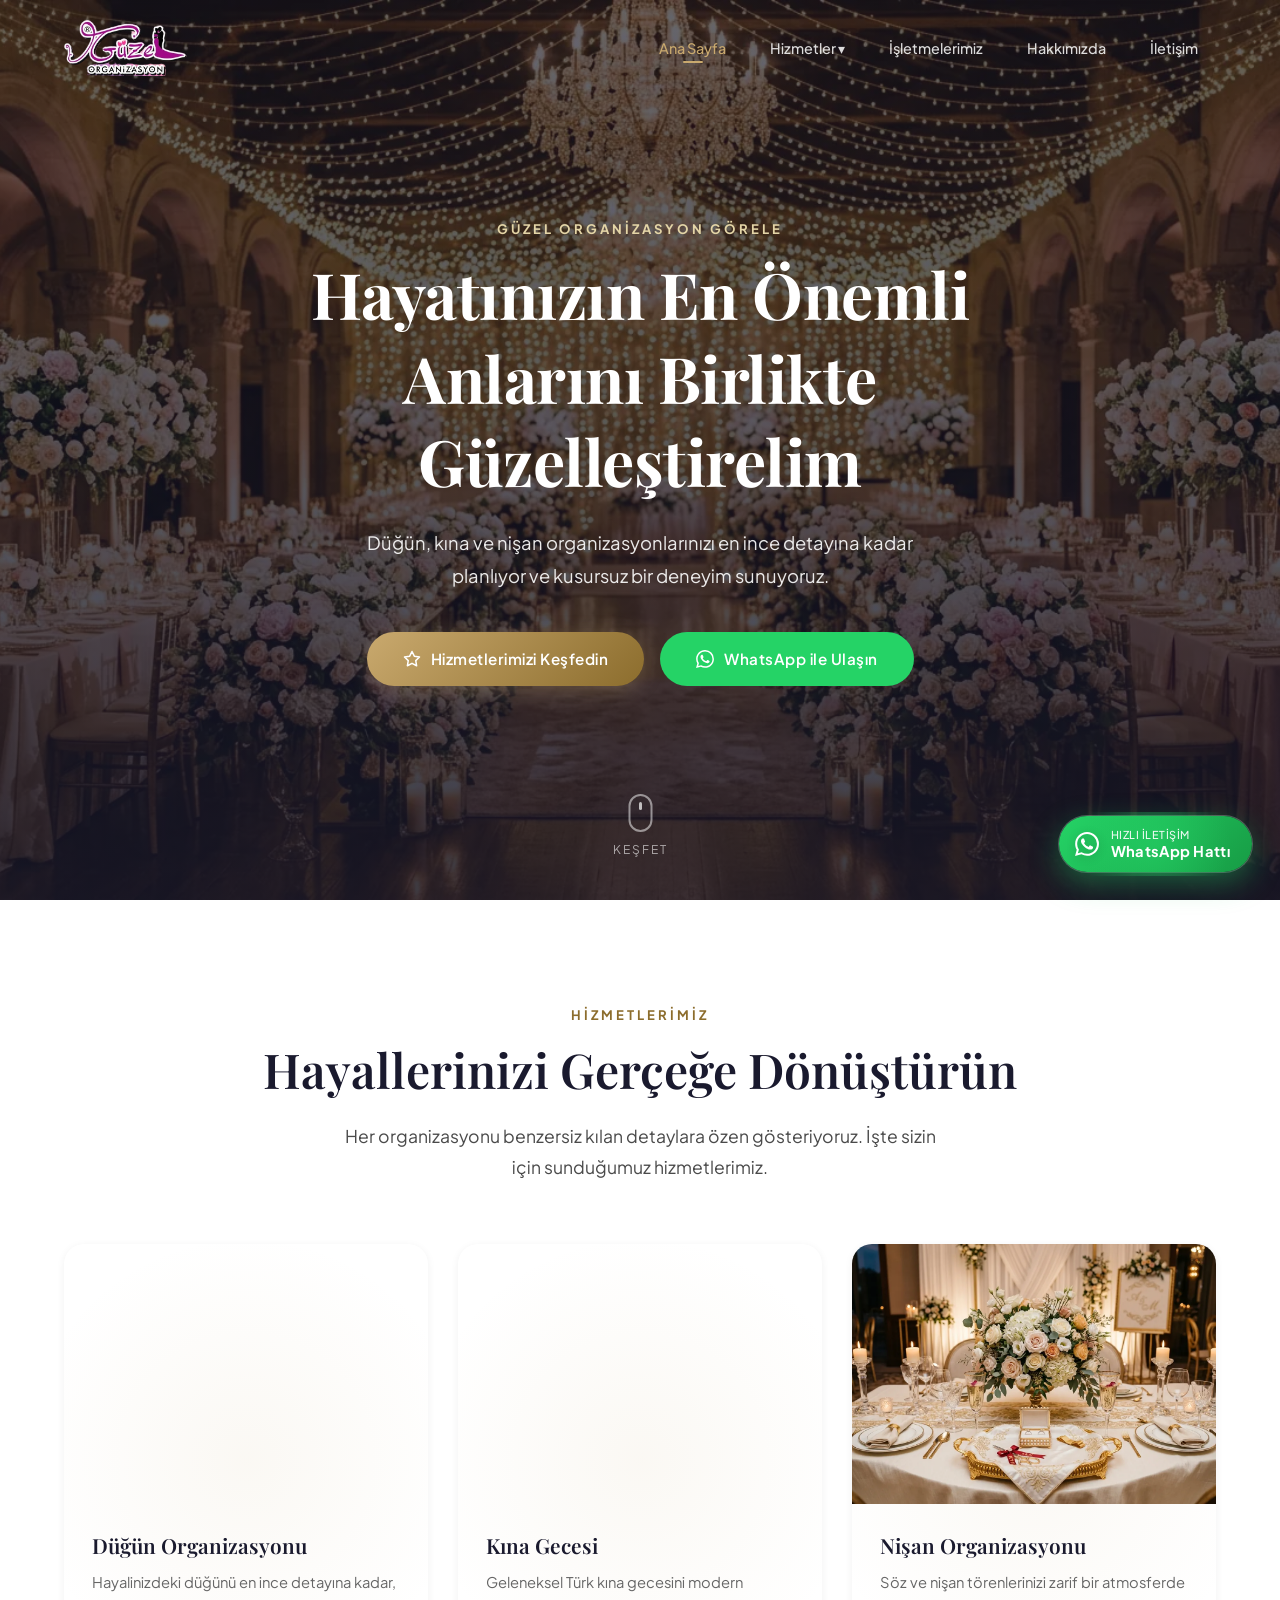
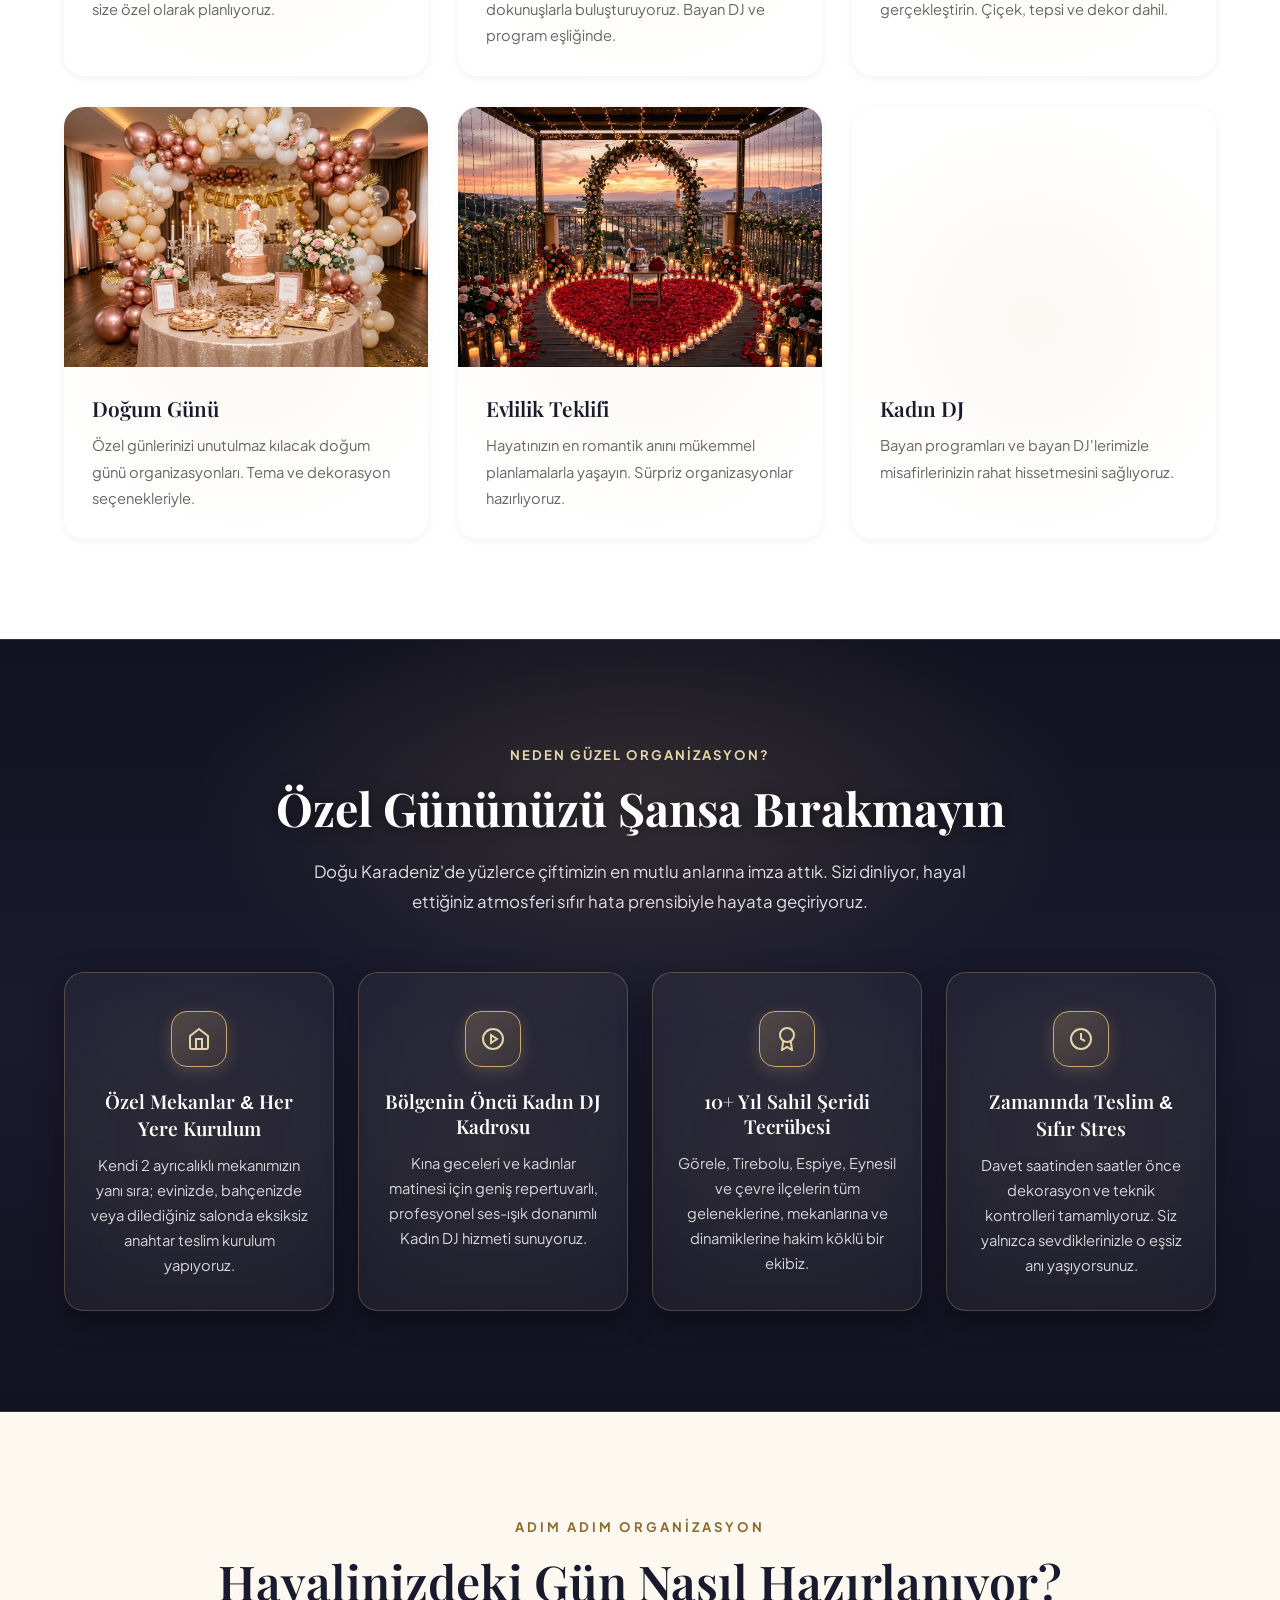
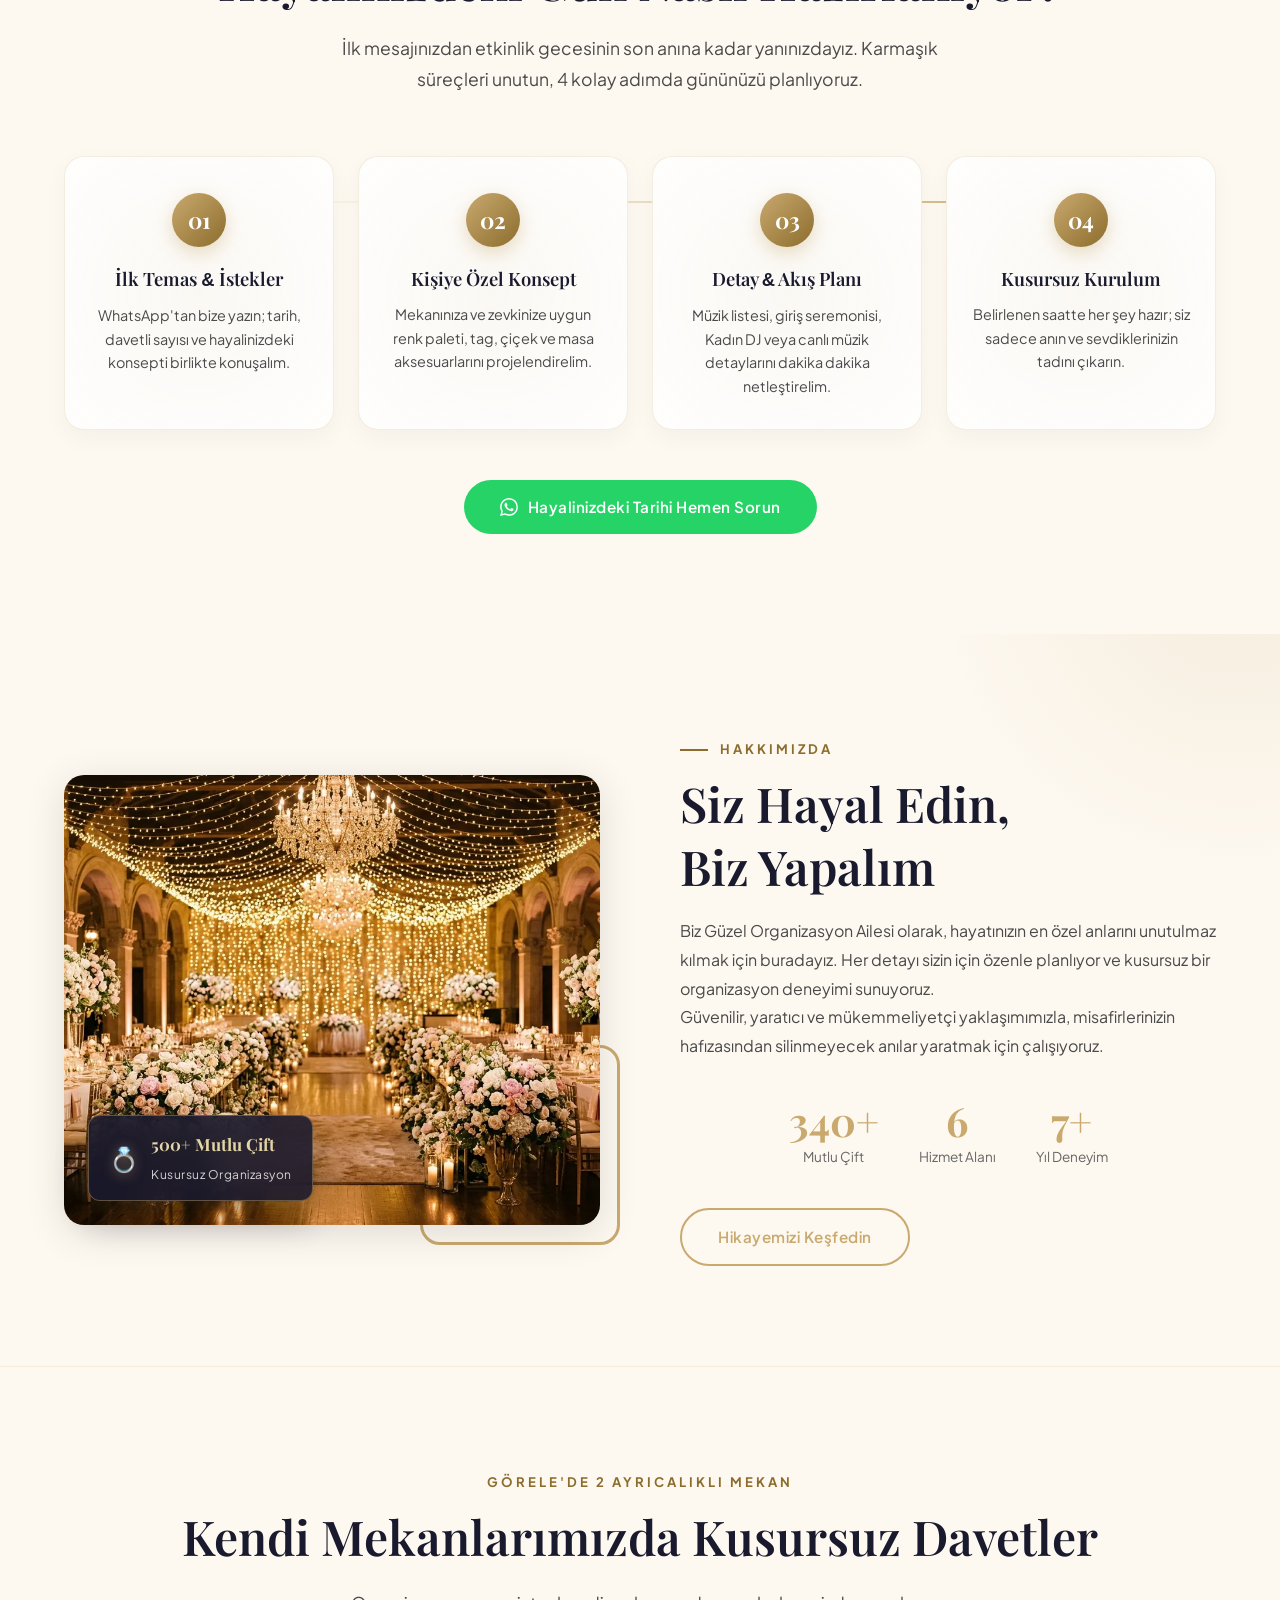
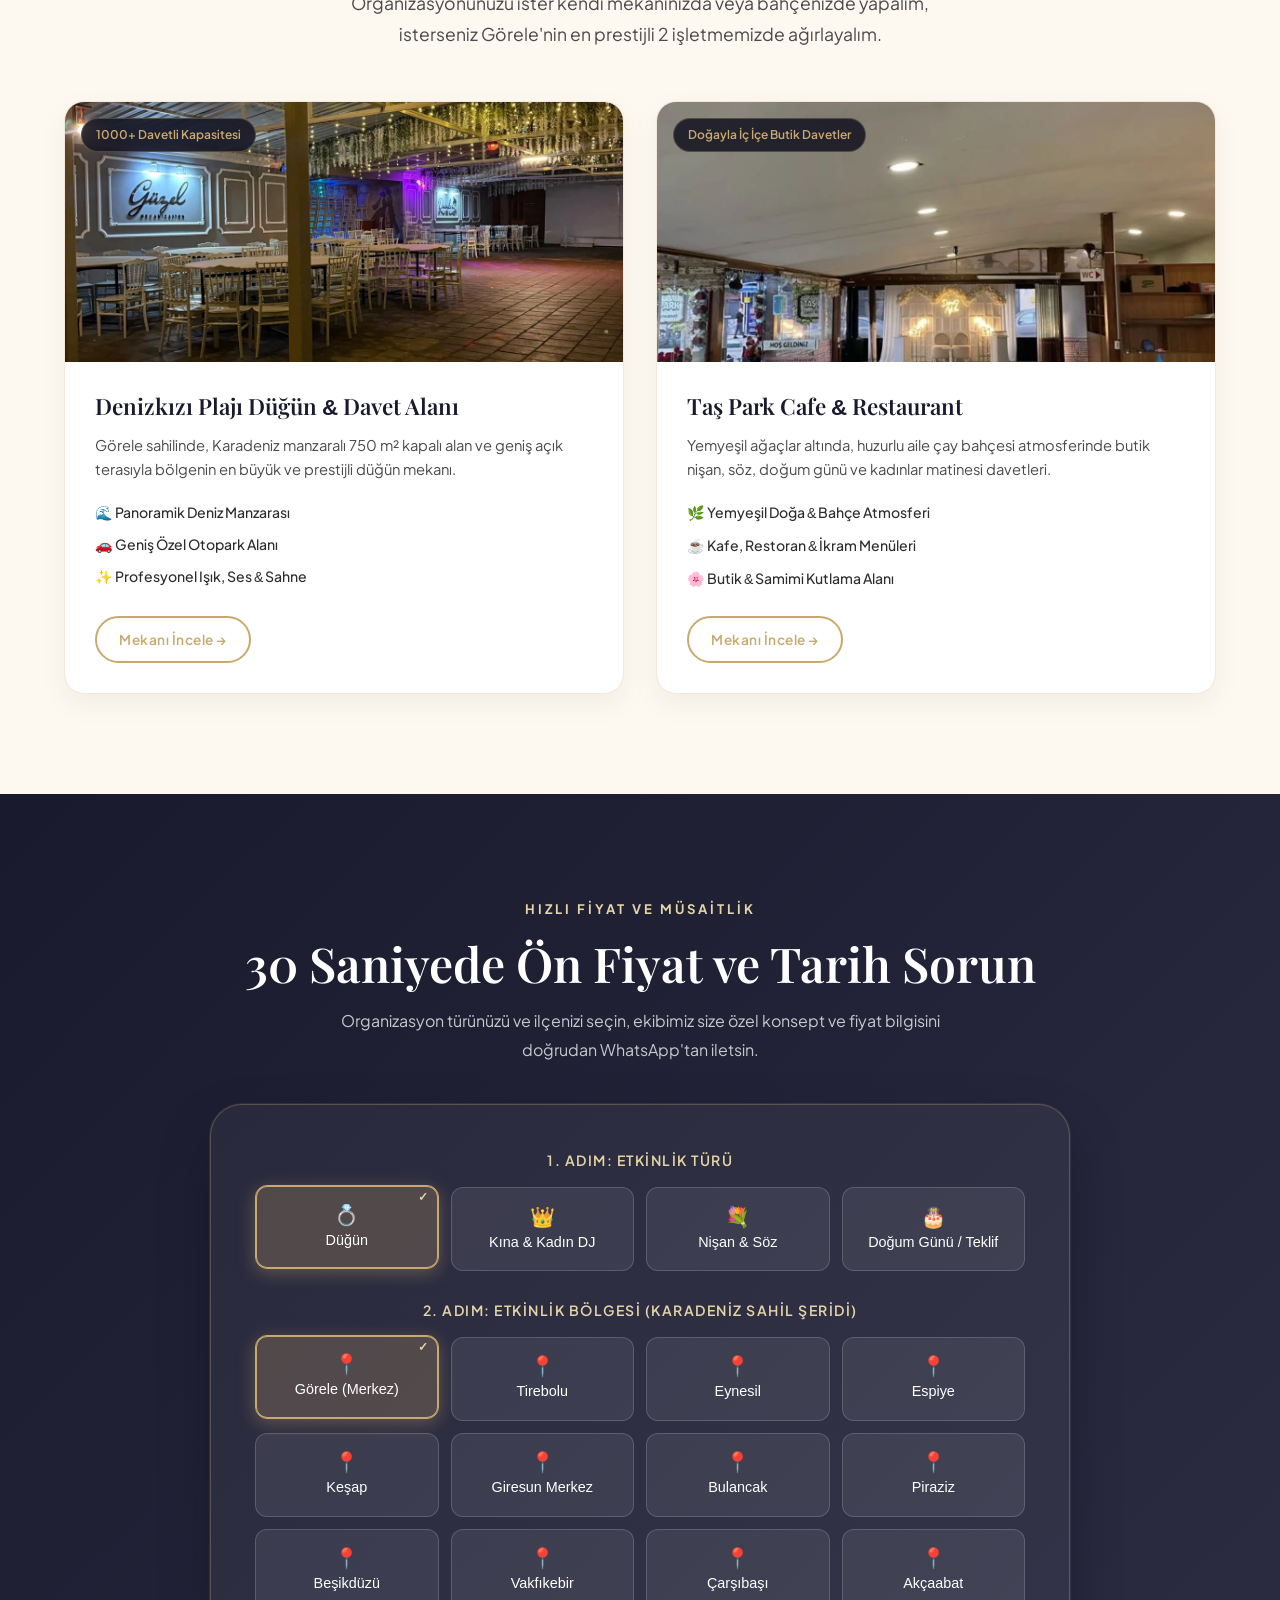
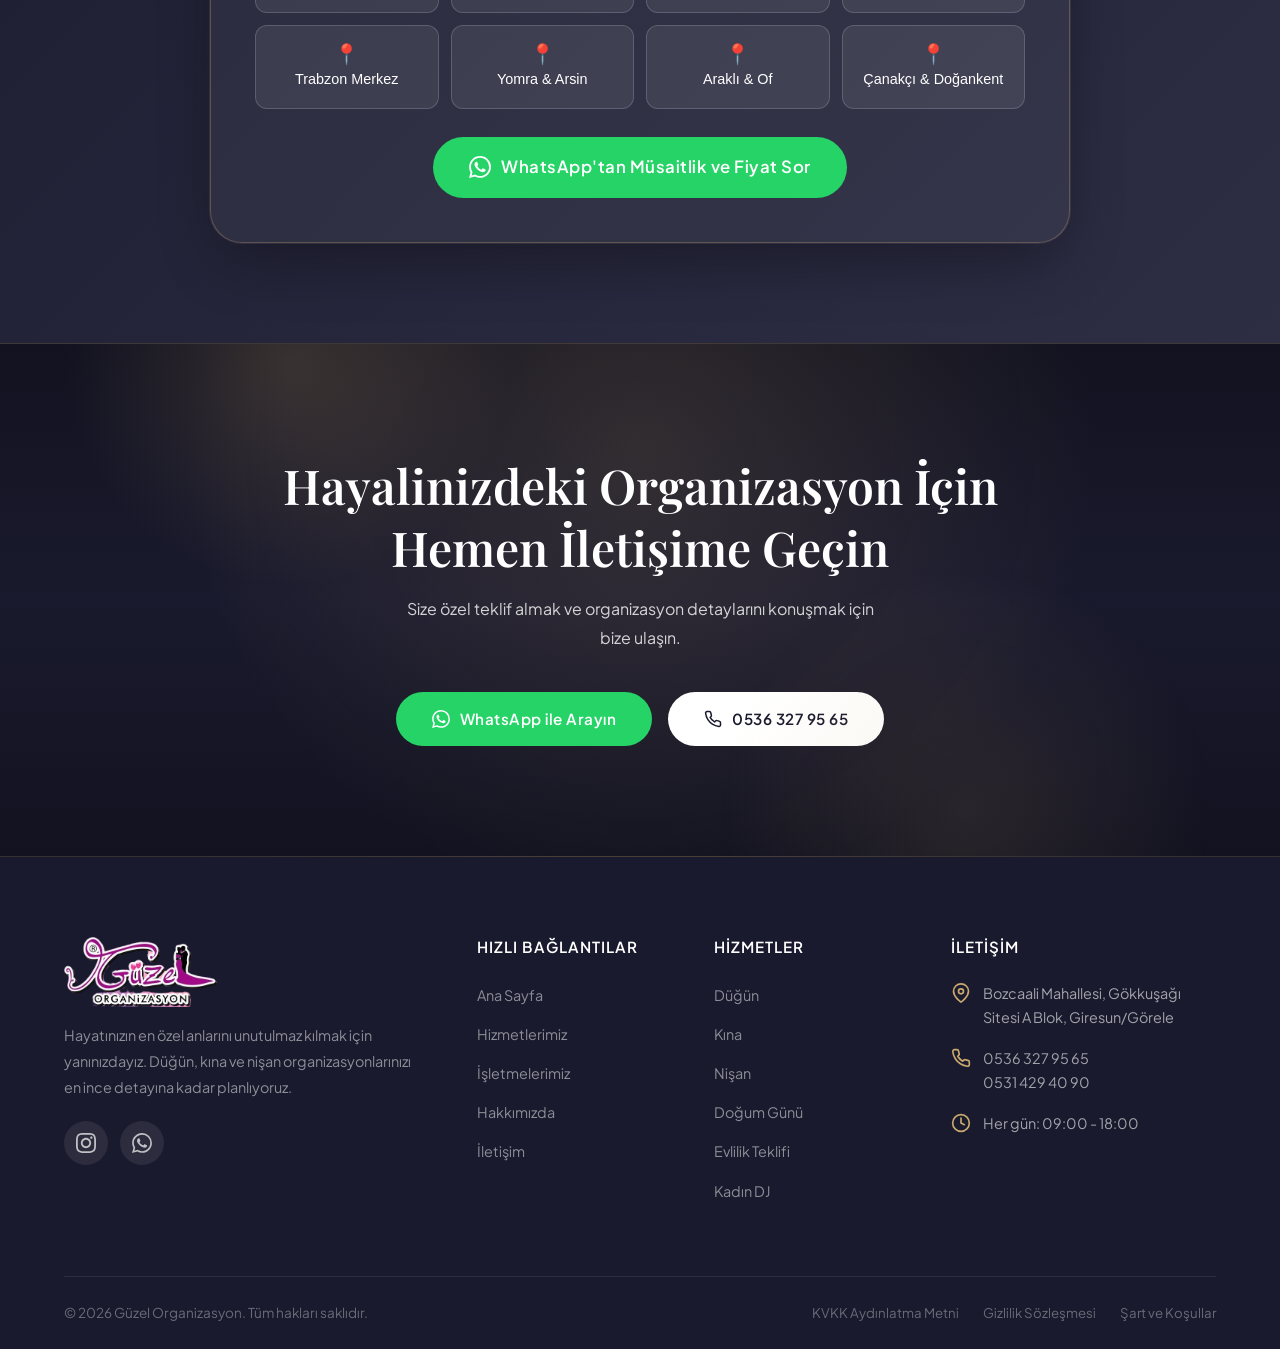
==== commit 5cae7f69: "Improve mobile responsiveness, center small-screen text and wizard options, add Black Sea coastal di" ====
--- a/index.html
+++ b/index.html
@@ -10,7 +10,7 @@
   <meta property="og:description" content="Hayatınızın en özel anlarını unutulmaz kılmak için yanınızdayız. Düğün, kına, nişan ve kadın DJ hizmetleri.">
   <meta property="og:type" content="website">
   <meta property="og:url" content="https://www.guzelorganizasyon.com/">
-  <link rel="stylesheet" href="css/style.css?v=5">
+  <link rel="stylesheet" href="css/style.css?v=6">
   <link rel="icon" type="image/png" href="images/favicon.png">
   <link rel="apple-touch-icon" href="images/favicon.png">
   <link rel="preconnect" href="https://fonts.googleapis.com">
@@ -461,61 +461,99 @@
         Organizasyon türünüzü ve ilçenizi seçin, ekibimiz size özel konsept ve fiyat bilgisini doğrudan WhatsApp'tan iletsin.
       </p>
 
-      <div class="wizard-container" style="text-align: left;">
+      <div class="wizard-container">
         <span class="wizard-step-label">1. Adım: Etkinlik Türü</span>
-        <div class="wizard-options" id="wizardServiceOptions">
+        <div class="wizard-options wizard-options-4" id="wizardServiceOptions">
           <button type="button" class="wizard-option-btn selected" data-value="Düğün Organizasyonu">
-            <span>💍</span> Düğün
+            <span class="wizard-option-icon">💍</span>
+            <span class="wizard-option-label">Düğün</span>
           </button>
           <button type="button" class="wizard-option-btn" data-value="Kına Gecesi & Kadın DJ">
-            <span>👑</span> Kına <span class="amp">&amp;</span> Kadın DJ
+            <span class="wizard-option-icon">👑</span>
+            <span class="wizard-option-label">Kına <span class="amp">&amp;</span> Kadın DJ</span>
           </button>
           <button type="button" class="wizard-option-btn" data-value="Nişan / Söz Merasimi">
-            <span>💐</span> Nişan <span class="amp">&amp;</span> Söz
+            <span class="wizard-option-icon">💐</span>
+            <span class="wizard-option-label">Nişan <span class="amp">&amp;</span> Söz</span>
           </button>
           <button type="button" class="wizard-option-btn" data-value="Özel Davet / Doğum Günü">
-            <span>🎂</span> Doğum Günü / Teklif
+            <span class="wizard-option-icon">🎂</span>
+            <span class="wizard-option-label">Doğum Günü / Teklif</span>
           </button>
         </div>
 
         <span class="wizard-step-label">2. Adım: Etkinlik Bölgesi (Karadeniz Sahil Şeridi)</span>
-        <div class="wizard-options" id="wizardLocationOptions">
+        <div class="wizard-options wizard-options-4" id="wizardLocationOptions">
           <button type="button" class="wizard-option-btn selected" data-value="Görele">
-            <span>📍</span> Görele (Merkez)
+            <span class="wizard-option-icon">📍</span>
+            <span class="wizard-option-label">Görele (Merkez)</span>
           </button>
           <button type="button" class="wizard-option-btn" data-value="Tirebolu">
-            <span>📍</span> Tirebolu
+            <span class="wizard-option-icon">📍</span>
+            <span class="wizard-option-label">Tirebolu</span>
+          </button>
+          <button type="button" class="wizard-option-btn" data-value="Eynesil">
+            <span class="wizard-option-icon">📍</span>
+            <span class="wizard-option-label">Eynesil</span>
           </button>
           <button type="button" class="wizard-option-btn" data-value="Espiye">
-            <span>📍</span> Espiye
-          </button>
-          <button type="button" class="wizard-option-btn" data-value="Eynesil">
-            <span>📍</span> Eynesil
+            <span class="wizard-option-icon">📍</span>
+            <span class="wizard-option-label">Espiye</span>
+          </button>
+          <button type="button" class="wizard-option-btn" data-value="Keşap">
+            <span class="wizard-option-icon">📍</span>
+            <span class="wizard-option-label">Keşap</span>
+          </button>
+          <button type="button" class="wizard-option-btn" data-value="Giresun Merkez">
+            <span class="wizard-option-icon">📍</span>
+            <span class="wizard-option-label">Giresun Merkez</span>
+          </button>
+          <button type="button" class="wizard-option-btn" data-value="Bulancak">
+            <span class="wizard-option-icon">📍</span>
+            <span class="wizard-option-label">Bulancak</span>
+          </button>
+          <button type="button" class="wizard-option-btn" data-value="Piraziz">
+            <span class="wizard-option-icon">📍</span>
+            <span class="wizard-option-label">Piraziz</span>
           </button>
           <button type="button" class="wizard-option-btn" data-value="Beşikdüzü">
-            <span>📍</span> Beşikdüzü
+            <span class="wizard-option-icon">📍</span>
+            <span class="wizard-option-label">Beşikdüzü</span>
           </button>
           <button type="button" class="wizard-option-btn" data-value="Vakfıkebir">
-            <span>📍</span> Vakfıkebir
-          </button>
-          <button type="button" class="wizard-option-btn" data-value="Giresun Merkez">
-            <span>📍</span> Giresun Merkez
-          </button>
-          <button type="button" class="wizard-option-btn" data-value="Bulancak">
-            <span>📍</span> Bulancak
-          </button>
-          <button type="button" class="wizard-option-btn" data-value="Trabzon / Akçaabat">
-            <span>📍</span> Trabzon / Akçaabat
+            <span class="wizard-option-icon">📍</span>
+            <span class="wizard-option-label">Vakfıkebir</span>
+          </button>
+          <button type="button" class="wizard-option-btn" data-value="Çarşıbaşı">
+            <span class="wizard-option-icon">📍</span>
+            <span class="wizard-option-label">Çarşıbaşı</span>
+          </button>
+          <button type="button" class="wizard-option-btn" data-value="Akçaabat">
+            <span class="wizard-option-icon">📍</span>
+            <span class="wizard-option-label">Akçaabat</span>
+          </button>
+          <button type="button" class="wizard-option-btn" data-value="Trabzon Merkez">
+            <span class="wizard-option-icon">📍</span>
+            <span class="wizard-option-label">Trabzon Merkez</span>
+          </button>
+          <button type="button" class="wizard-option-btn" data-value="Yomra / Arsin">
+            <span class="wizard-option-icon">📍</span>
+            <span class="wizard-option-label">Yomra <span class="amp">&amp;</span> Arsin</span>
+          </button>
+          <button type="button" class="wizard-option-btn" data-value="Araklı / Of">
+            <span class="wizard-option-icon">📍</span>
+            <span class="wizard-option-label">Araklı <span class="amp">&amp;</span> Of</span>
           </button>
           <button type="button" class="wizard-option-btn" data-value="Çanakçı / Doğankent">
-            <span>📍</span> Çanakçı <span class="amp">&amp;</span> Doğankent
-          </button>
-        </div>
-
-        <div style="text-align: center; margin-top: 30px;">
-          <a href="https://wa.me/905363279565?text=Merhaba%2C%20G%C3%B6rele%20i%C3%A7in%20D%C3%BC%C4%9F%C3%BCn%20Organizasyonu%20hakk%C4%B1nda%20m%C3%BCsaitlik%20ve%20fiyat%20bilgisi%20almak%20istiyorum." id="wizardSubmitBtn" target="_blank" rel="noopener" class="btn btn-whatsapp" style="padding: 16px 36px; font-size: 1.05rem; display: inline-flex; align-items: center; gap: 10px;">
+            <span class="wizard-option-icon">📍</span>
+            <span class="wizard-option-label">Çanakçı <span class="amp">&amp;</span> Doğankent</span>
+          </button>
+        </div>
+
+        <div class="wizard-submit-wrap">
+          <a href="https://wa.me/905363279565?text=Merhaba%2C%20G%C3%B6rele%20i%C3%A7in%20D%C3%BC%C4%9F%C3%BCn%20Organizasyonu%20hakk%C4%B1nda%20m%C3%BCsaitlik%20ve%20fiyat%20bilgisi%20almak%20istiyorum." id="wizardSubmitBtn" target="_blank" rel="noopener" class="btn btn-whatsapp wizard-submit-btn">
             <svg width="22" height="22" viewBox="0 0 24 24" fill="currentColor"><path d="M17.472 14.382c-.297-.149-1.758-.867-2.03-.967-.273-.099-.471-.148-.67.15-.197.297-.767.966-.94 1.164-.173.199-.347.223-.644.075-.297-.15-1.255-.463-2.39-1.475-.883-.788-1.48-1.761-1.653-2.059-.173-.297-.018-.458.13-.606.134-.133.298-.347.446-.52.149-.174.198-.298.298-.497.099-.198.05-.371-.025-.52-.075-.149-.669-1.612-.916-2.207-.242-.579-.487-.5-.669-.51-.173-.008-.371-.01-.57-.01-.198 0-.52.074-.792.372-.272.297-1.04 1.016-1.04 2.479 0 1.462 1.065 2.875 1.213 3.074.149.198 2.096 3.2 5.077 4.487.709.306 1.262.489 1.694.625.712.227 1.36.195 1.871.118.571-.085 1.758-.719 2.006-1.413.248-.694.248-1.289.173-1.413-.074-.124-.272-.198-.57-.347m-5.421 7.403h-.004a9.87 9.87 0 01-5.031-1.378l-.361-.214-3.741.982.998-3.648-.235-.374a9.86 9.86 0 01-1.51-5.26c.001-5.45 4.436-9.884 9.888-9.884 2.64 0 5.122 1.03 6.988 2.898a9.825 9.825 0 012.893 6.994c-.003 5.45-4.437 9.884-9.885 9.884m8.413-18.297A11.815 11.815 0 0012.05 0C5.495 0 .16 5.335.157 11.892c0 2.096.547 4.142 1.588 5.945L.057 24l6.305-1.654a11.882 11.882 0 005.683 1.448h.005c6.554 0 11.89-5.335 11.893-11.893a11.821 11.821 0 00-3.48-8.413z"/></svg>
-            WhatsApp'tan Müsaitlik ve Fiyat Sor
+            <span>WhatsApp'tan Müsaitlik ve Fiyat Sor</span>
           </a>
         </div>
       </div>
@@ -627,6 +665,6 @@
     <img src="" alt="Organizasyon Görseli">
   </div>
 
-  <script src="js/main.js?v=5"></script>
+  <script src="js/main.js?v=6"></script>
 </body>
 </html>
--- a/css/style.css
+++ b/css/style.css
@@ -3567,7 +3567,514 @@
   }
 }
 
-
-
-
-
+/* ==========================================================================
+   MOBILE RESPONSIVENESS, SMALL-SCREEN CENTERING & WIZARD GRID ALIGNMENT
+   ========================================================================== */
+
+/* 1. Quote Wizard Balanced 4x4 Grid & Centered Button Content */
+.wizard-container {
+  max-width: 860px;
+  text-align: center;
+}
+
+.wizard-step-label {
+  text-align: center;
+  margin-bottom: 14px;
+  font-size: 0.88rem;
+  letter-spacing: 1.5px;
+}
+
+.wizard-options.wizard-options-4 {
+  display: grid;
+  grid-template-columns: repeat(4, 1fr);
+  gap: 12px;
+  margin-bottom: 28px;
+}
+
+.wizard-option-btn {
+  display: flex !important;
+  flex-direction: column !important;
+  align-items: center !important;
+  justify-content: center !important;
+  text-align: center !important;
+  min-height: 84px;
+  padding: 14px 10px;
+  gap: 6px;
+}
+
+.wizard-option-icon {
+  display: block;
+  font-size: 1.25rem;
+  line-height: 1;
+}
+
+.wizard-option-label {
+  display: block;
+  width: 100%;
+  text-align: center;
+  line-height: 1.35;
+  font-size: 0.9rem;
+  font-weight: 500;
+}
+
+.wizard-submit-wrap {
+  text-align: center;
+  margin-top: 28px;
+}
+
+.wizard-submit-btn {
+  padding: 16px 36px;
+  font-size: 1.05rem;
+  display: inline-flex;
+  align-items: center;
+  justify-content: center;
+  gap: 10px;
+}
+
+/* 2. Centered Cards Across All Viewports (Why Us, Service Areas, Values, Stats) */
+.why-us-card {
+  text-align: center;
+  display: flex;
+  flex-direction: column;
+  align-items: center;
+}
+
+.why-us-icon {
+  margin: 0 auto 22px;
+}
+
+.service-areas-grid {
+  grid-template-columns: repeat(3, 1fr);
+}
+
+.service-area-card {
+  text-align: center;
+  display: flex;
+  flex-direction: column;
+  align-items: center;
+}
+
+.service-area-header {
+  flex-direction: column;
+  justify-content: center;
+  align-items: center;
+  text-align: center;
+  gap: 10px;
+}
+
+.value-card {
+  text-align: center;
+}
+
+.value-icon {
+  margin: 0 auto 20px !important;
+}
+
+.about-stats {
+  justify-content: center;
+  flex-wrap: wrap;
+}
+
+.stat,
+.stat-item {
+  display: flex;
+  flex-direction: column;
+  align-items: center;
+  justify-content: center;
+  text-align: center;
+}
+
+.stat-number,
+.stat-label {
+  display: block;
+}
+
+.cta-buttons {
+  display: flex;
+  gap: 16px;
+  justify-content: center;
+  align-items: center;
+  flex-wrap: wrap;
+}
+
+/* 3. Tablet & Small Laptop Adjustments (<= 1024px) */
+@media (max-width: 1024px) {
+  .section-label {
+    padding-left: 0 !important;
+    text-align: center;
+  }
+
+  .section-label::before {
+    display: none !important;
+  }
+
+  .section-title,
+  .section-subtitle {
+    text-align: center;
+    margin-left: auto;
+    margin-right: auto;
+  }
+
+  /* Homepage About Preview */
+  .about-grid > div {
+    text-align: center;
+  }
+
+  .about-grid .btn {
+    margin-left: auto;
+    margin-right: auto;
+  }
+
+  /* Services Detail Cards */
+  .service-detail-card {
+    text-align: center;
+    margin-bottom: 70px;
+  }
+
+  .service-detail-content {
+    display: flex;
+    flex-direction: column;
+    align-items: center;
+    text-align: center;
+  }
+
+  .service-features {
+    align-items: center;
+    width: 100%;
+  }
+
+  .service-feature {
+    justify-content: center;
+    text-align: center;
+  }
+
+  .service-detail-content > div[style*="display: flex"] {
+    justify-content: center !important;
+    width: 100%;
+  }
+
+  .service-areas-grid {
+    grid-template-columns: repeat(2, 1fr);
+  }
+
+  /* About Page */
+  .about-content {
+    text-align: center;
+  }
+
+  .about-cta-btns {
+    justify-content: center;
+  }
+
+  .about-exp-badge {
+    left: 50% !important;
+    transform: translateX(-50%);
+    bottom: -20px !important;
+    text-align: center;
+    width: max-content;
+    max-width: 90%;
+  }
+
+  /* Contact Page */
+  .contact-intro-col {
+    text-align: center;
+  }
+}
+
+/* 4. Mobile & Small Tablet Adjustments (<= 768px) */
+@media (max-width: 768px) {
+  .container {
+    padding: 0 18px;
+  }
+
+  .page-header {
+    height: 38vh;
+    min-height: 290px;
+  }
+
+  .page-header-content {
+    padding: 0 16px;
+  }
+
+  /* Quote Wizard on Mobile */
+  .wizard-container {
+    padding: 28px 16px;
+    border-radius: 22px;
+    margin-top: 28px;
+  }
+
+  .wizard-options.wizard-options-4 {
+    grid-template-columns: repeat(2, 1fr);
+    gap: 10px;
+  }
+
+  .wizard-option-btn {
+    min-height: 76px;
+    padding: 12px 8px;
+  }
+
+  .wizard-option-label {
+    font-size: 0.85rem;
+  }
+
+  /* Service Cards on Homepage */
+  .service-card-body {
+    text-align: center;
+    padding: 24px 20px;
+  }
+
+  /* Venues Preview on Homepage */
+  .venues-grid .venue-showcase-content {
+    text-align: center;
+    align-items: center;
+    padding: 24px 20px;
+  }
+
+  .venues-grid .venue-features-list {
+    align-items: center;
+  }
+
+  .venues-grid .btn-sm {
+    align-self: center;
+  }
+
+  .venue-tag {
+    left: 50%;
+    transform: translateX(-50%);
+    white-space: nowrap;
+  }
+
+  /* About Preview Image & Badge */
+  .about-image img {
+    height: 340px;
+  }
+
+  .about-image-accent {
+    display: none;
+  }
+
+  .about-floating-badge {
+    left: 50%;
+    transform: translateX(-50%);
+    bottom: 16px;
+    width: max-content;
+    max-width: calc(100% - 24px);
+    animation: none;
+    justify-content: center;
+    text-align: left;
+  }
+
+  /* Venues Page (İşletmelerimiz) Centered Layout */
+  .venue-showcase-card {
+    margin-bottom: 45px;
+  }
+
+  .venue-hero-location {
+    top: 16px;
+    left: 50%;
+    right: auto;
+    transform: translateX(-50%);
+    white-space: nowrap;
+  }
+
+  .venue-hero-overlay-content {
+    padding: 68px 18px 24px;
+    text-align: center;
+    display: flex;
+    flex-direction: column;
+    align-items: center;
+  }
+
+  .venue-luxury-badge {
+    justify-content: center;
+    text-align: center;
+    white-space: normal;
+    line-height: 1.35;
+  }
+
+  .venue-hero-subtitle {
+    text-align: center;
+    margin-left: auto;
+    margin-right: auto;
+    font-size: 0.98rem;
+  }
+
+  .venue-stats-strip {
+    grid-template-columns: repeat(3, 1fr);
+    gap: 8px;
+    width: 100%;
+  }
+
+  .venue-stat-box {
+    padding: 12px 8px;
+    display: flex;
+    flex-direction: column;
+    justify-content: center;
+    align-items: center;
+    text-align: center;
+  }
+
+  .venue-stat-number {
+    font-size: 1.45rem;
+    margin-bottom: 4px;
+  }
+
+  .venue-stat-label {
+    font-size: 0.65rem;
+    letter-spacing: 0.8px;
+  }
+
+  .venue-tags-row {
+    justify-content: center;
+  }
+
+  .venue-details-panel {
+    text-align: center;
+    padding: 26px 18px 28px;
+  }
+
+  .venue-description-text {
+    text-align: center;
+    margin-left: auto;
+    margin-right: auto;
+    font-size: 0.98rem;
+  }
+
+  .venue-feature-item {
+    justify-content: center;
+    text-align: center;
+  }
+
+  /* Services Detail Page */
+  .service-detail-image img {
+    height: 280px;
+  }
+
+  .faq-question {
+    padding: 18px 20px;
+    font-size: 1.02rem;
+  }
+
+  .faq-answer,
+  .faq-item.active .faq-answer {
+    padding-left: 20px;
+    padding-right: 20px;
+  }
+
+  /* About Page */
+  .about-main-photo {
+    height: 340px !important;
+  }
+
+  .about-regions-box {
+    margin-top: 60px !important;
+    padding: 32px 18px !important;
+  }
+
+  /* Contact Page */
+  .contact-info-card {
+    flex-direction: column;
+    align-items: center;
+    text-align: center;
+    gap: 12px;
+    padding: 22px 18px;
+  }
+
+  .contact-direct-box {
+    padding: 28px 18px !important;
+    text-align: center;
+  }
+
+  .contact-direct-header {
+    flex-direction: column;
+    justify-content: center;
+    text-align: center;
+  }
+
+  .contact-map-header {
+    flex-direction: column;
+    justify-content: center;
+    text-align: center;
+    padding: 24px 18px !important;
+  }
+
+  /* Legal Box */
+  .legal-box {
+    padding: 28px 20px;
+  }
+
+  /* Footer Centered on Mobile */
+  .footer-grid {
+    text-align: center;
+    gap: 32px;
+  }
+
+  .footer-brand {
+    display: flex;
+    flex-direction: column;
+    align-items: center;
+    text-align: center;
+  }
+
+  .footer-logo {
+    margin: 0 auto 1rem;
+  }
+
+  .footer-social {
+    justify-content: center;
+  }
+
+  .footer-contact-item {
+    flex-direction: column;
+    align-items: center;
+    justify-content: center;
+    text-align: center;
+    gap: 6px;
+  }
+
+  .footer-bottom-links {
+    flex-wrap: wrap;
+    justify-content: center;
+    gap: 14px;
+  }
+}
+
+/* 5. Small Phone Screens (<= 576px) */
+@media (max-width: 576px) {
+  .service-areas-grid {
+    grid-template-columns: 1fr;
+  }
+
+  .wizard-submit-btn {
+    width: 100%;
+    padding: 14px 18px;
+    font-size: 0.94rem;
+  }
+
+  .hero-buttons .btn,
+  .cta-buttons .btn,
+  .about-cta-btns .btn,
+  .service-detail-content > div[style*="display: flex"] .btn {
+    width: 100%;
+    justify-content: center;
+  }
+
+  .venue-stats-strip {
+    grid-template-columns: 1fr;
+  }
+
+  .venue-stat-box {
+    padding: 12px 16px;
+  }
+
+  .region-pill {
+    padding: 7px 14px !important;
+    font-size: 0.82rem !important;
+  }
+}
+
+
+
+
+
+
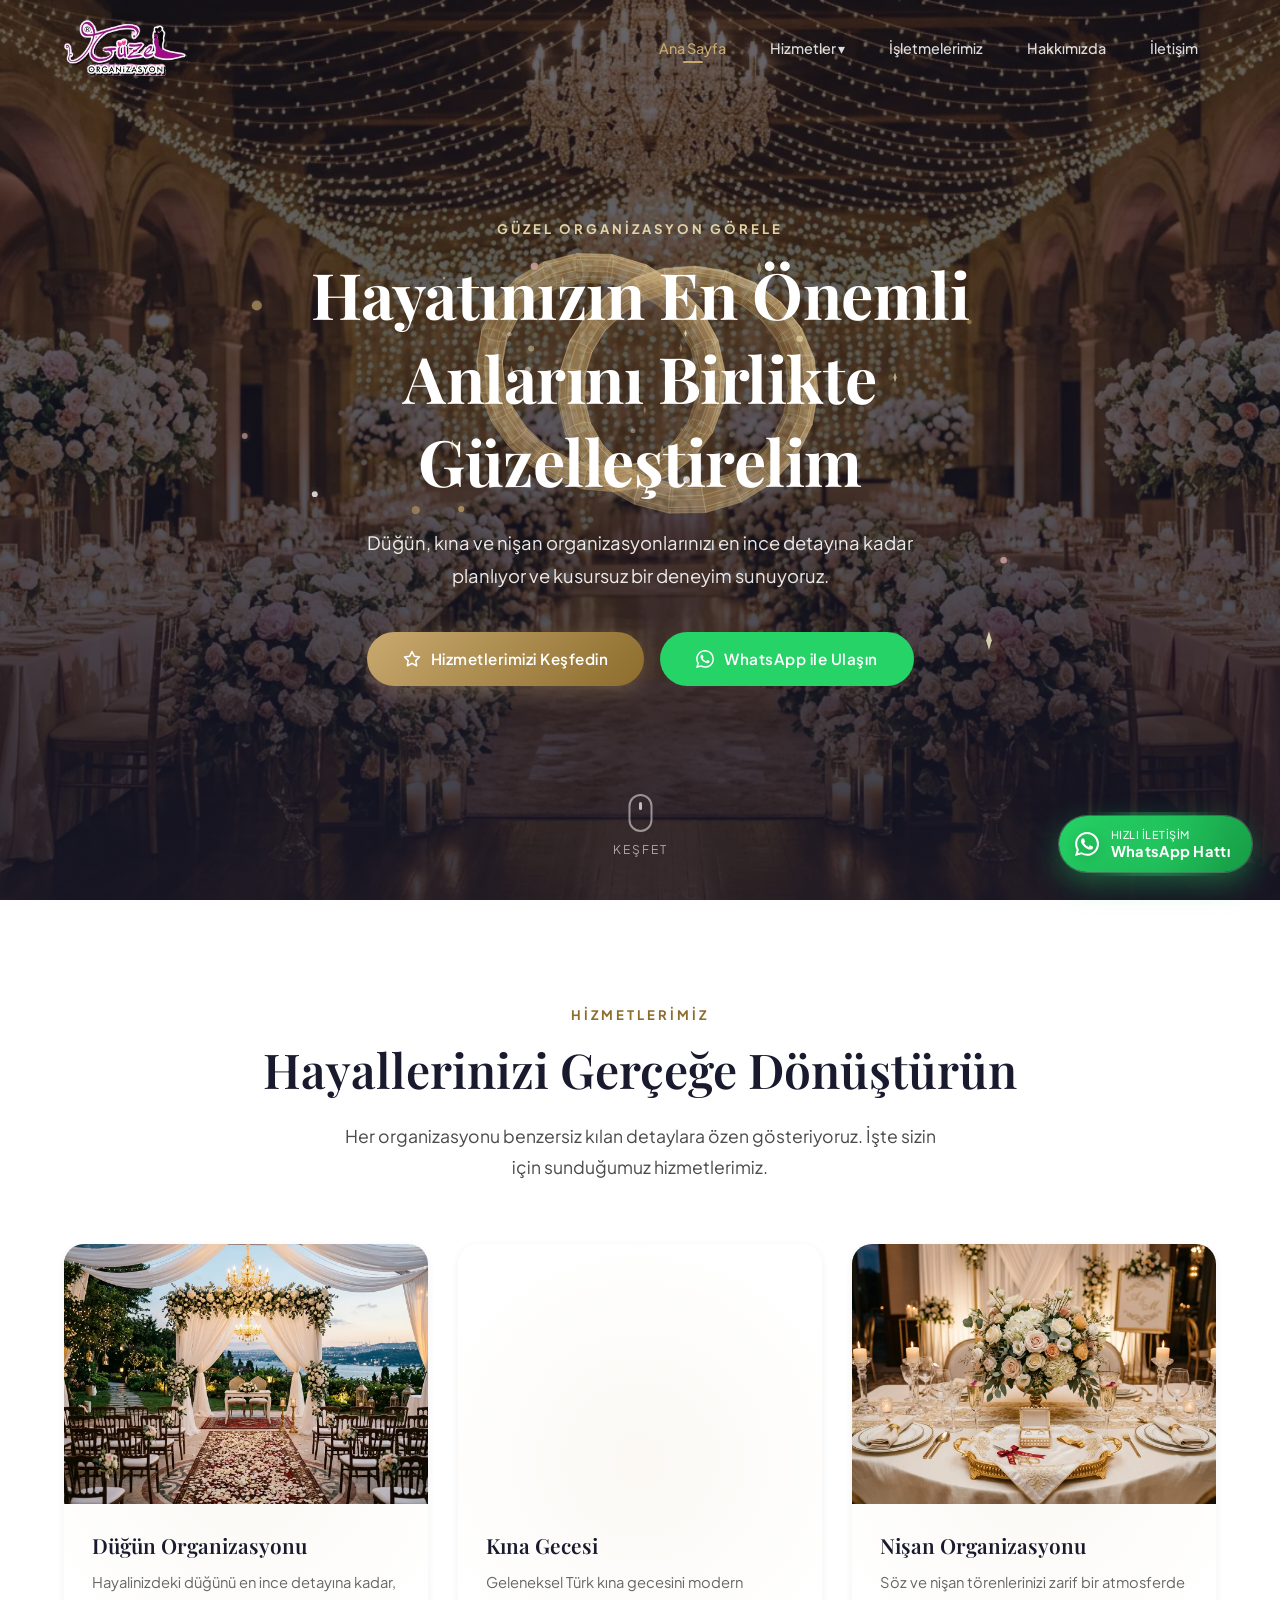
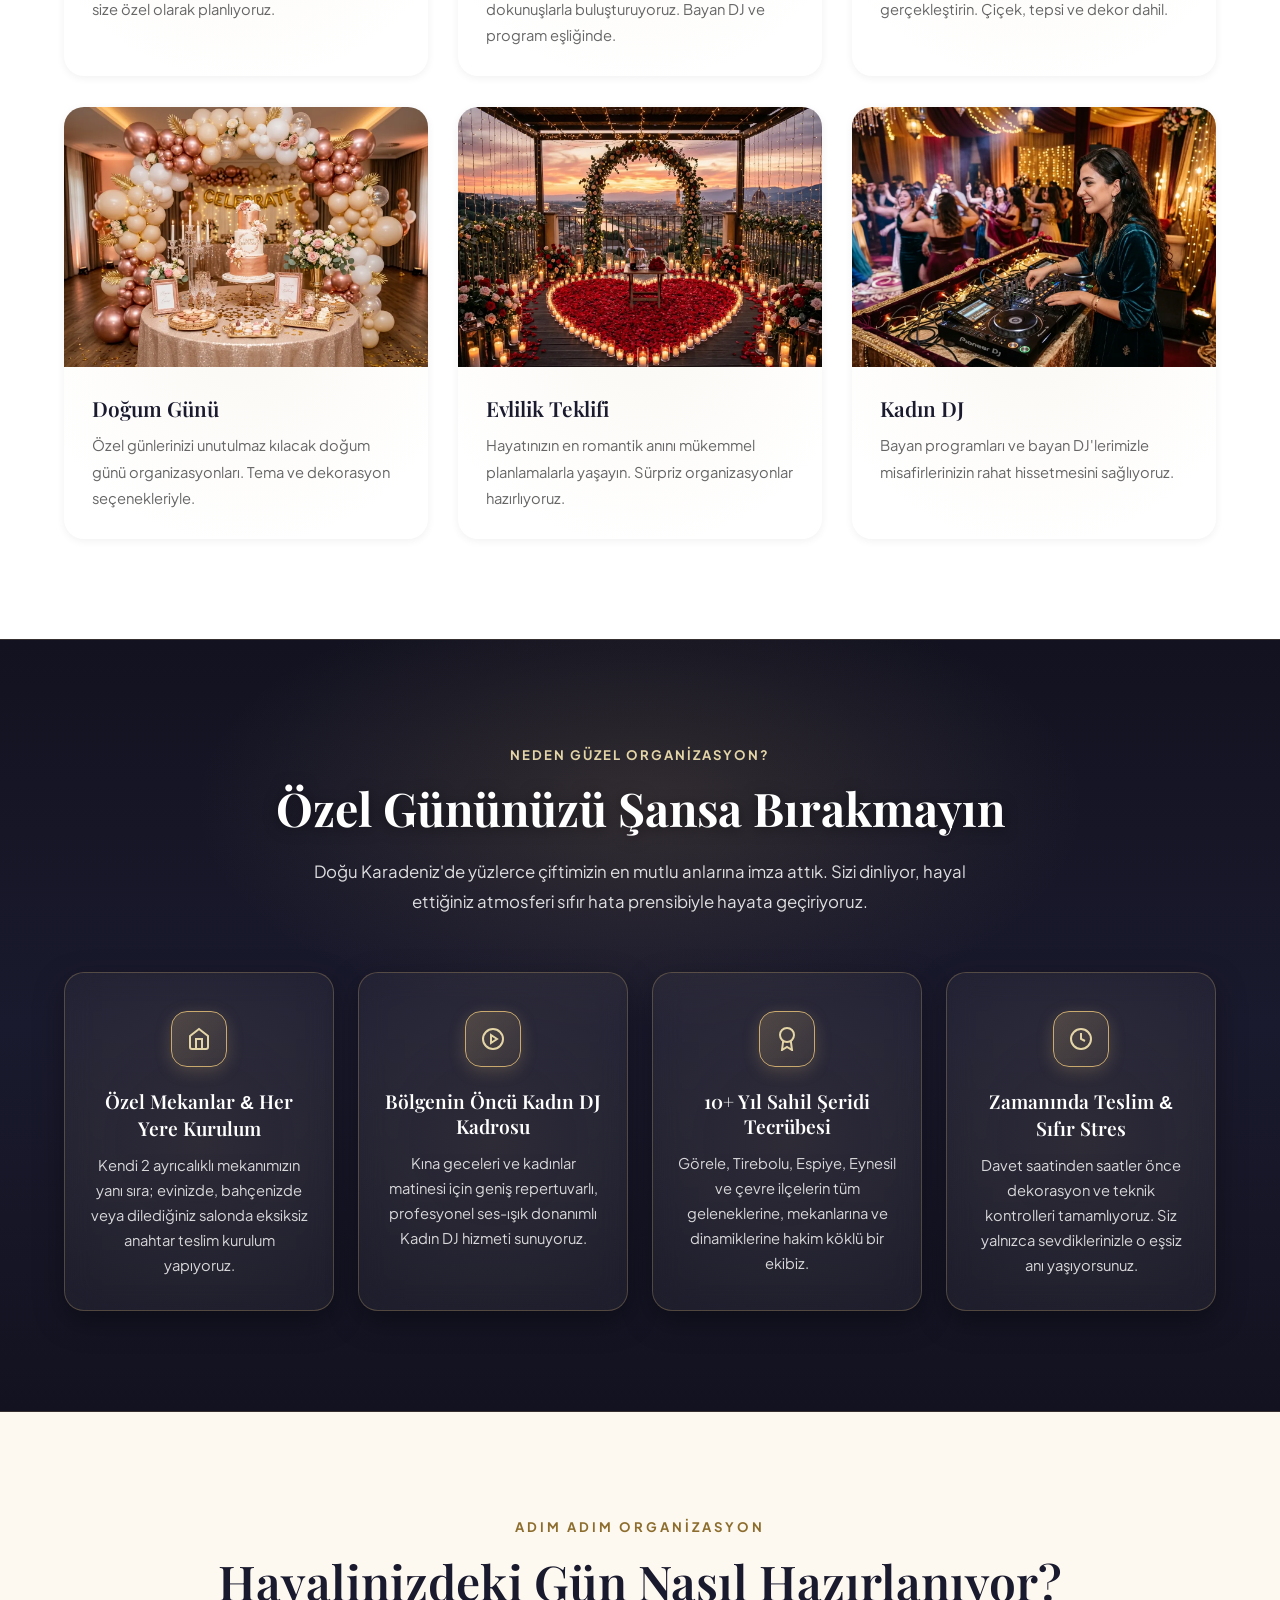
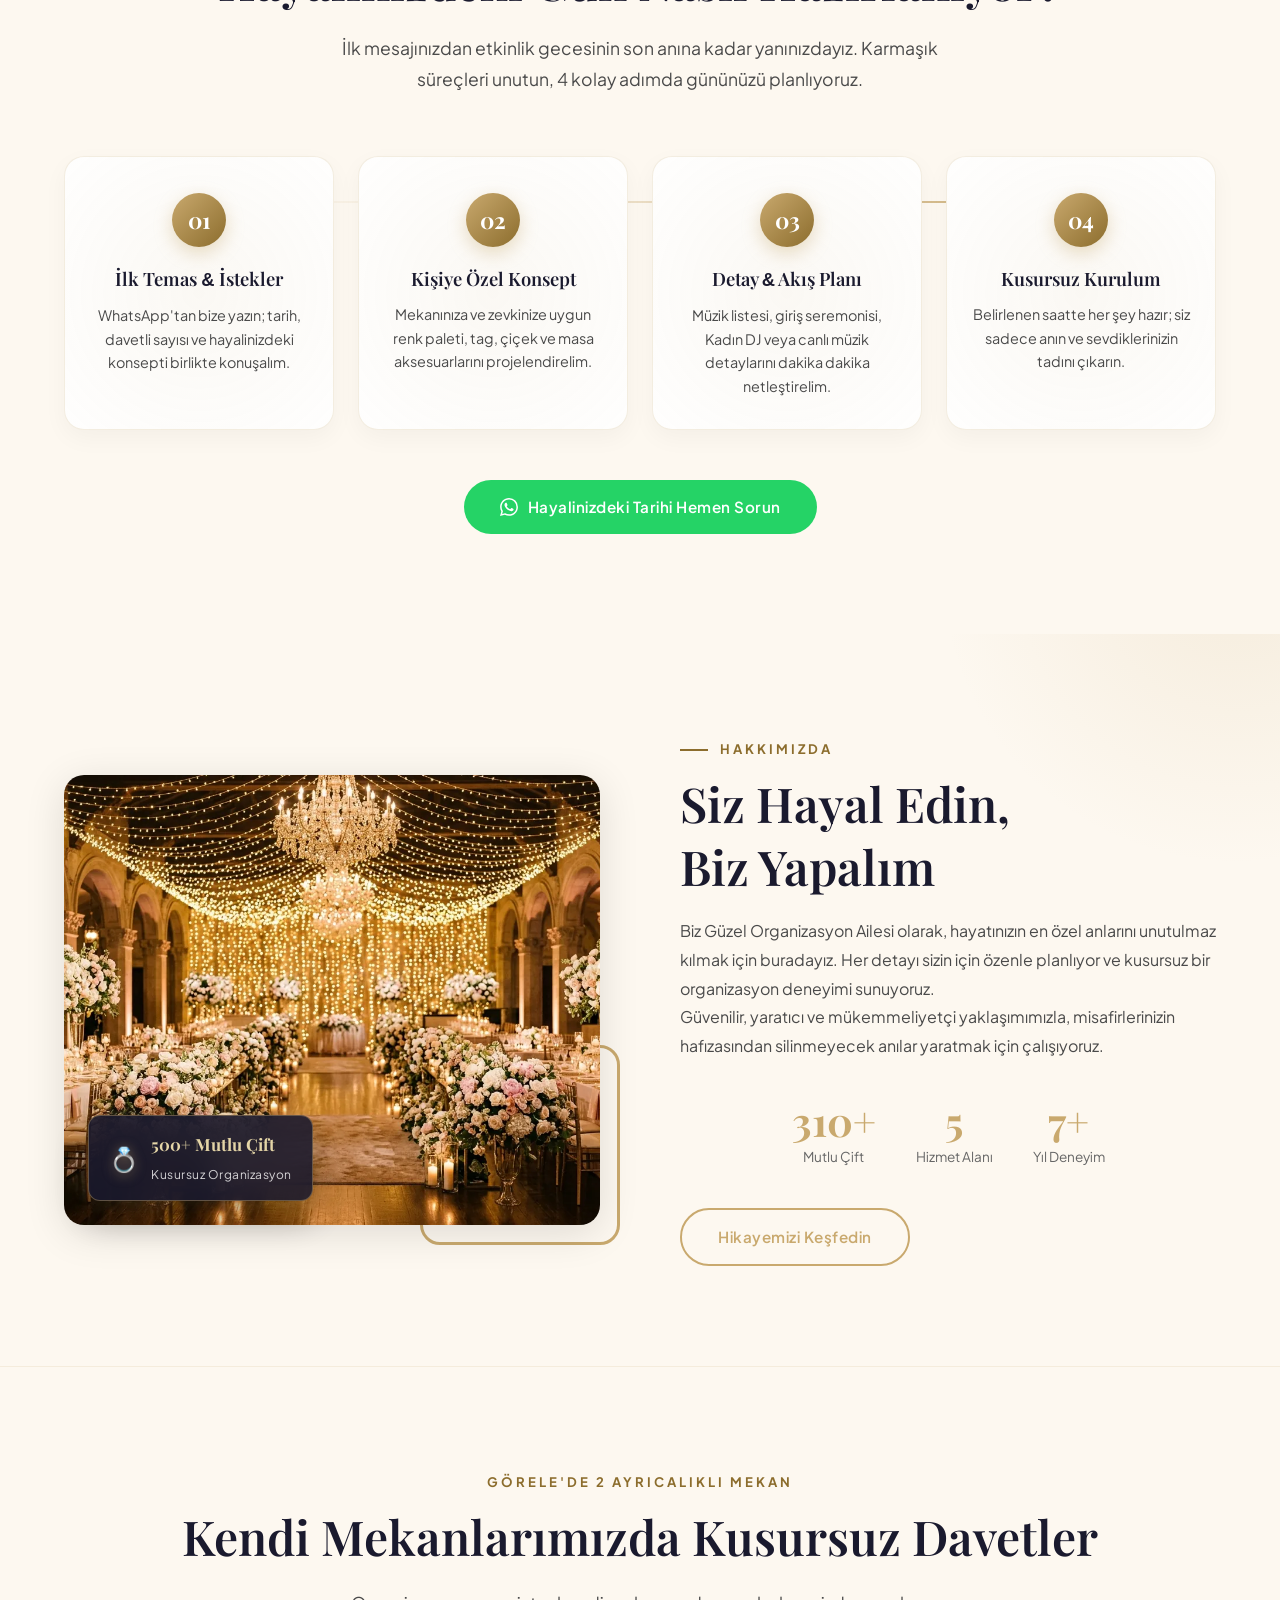
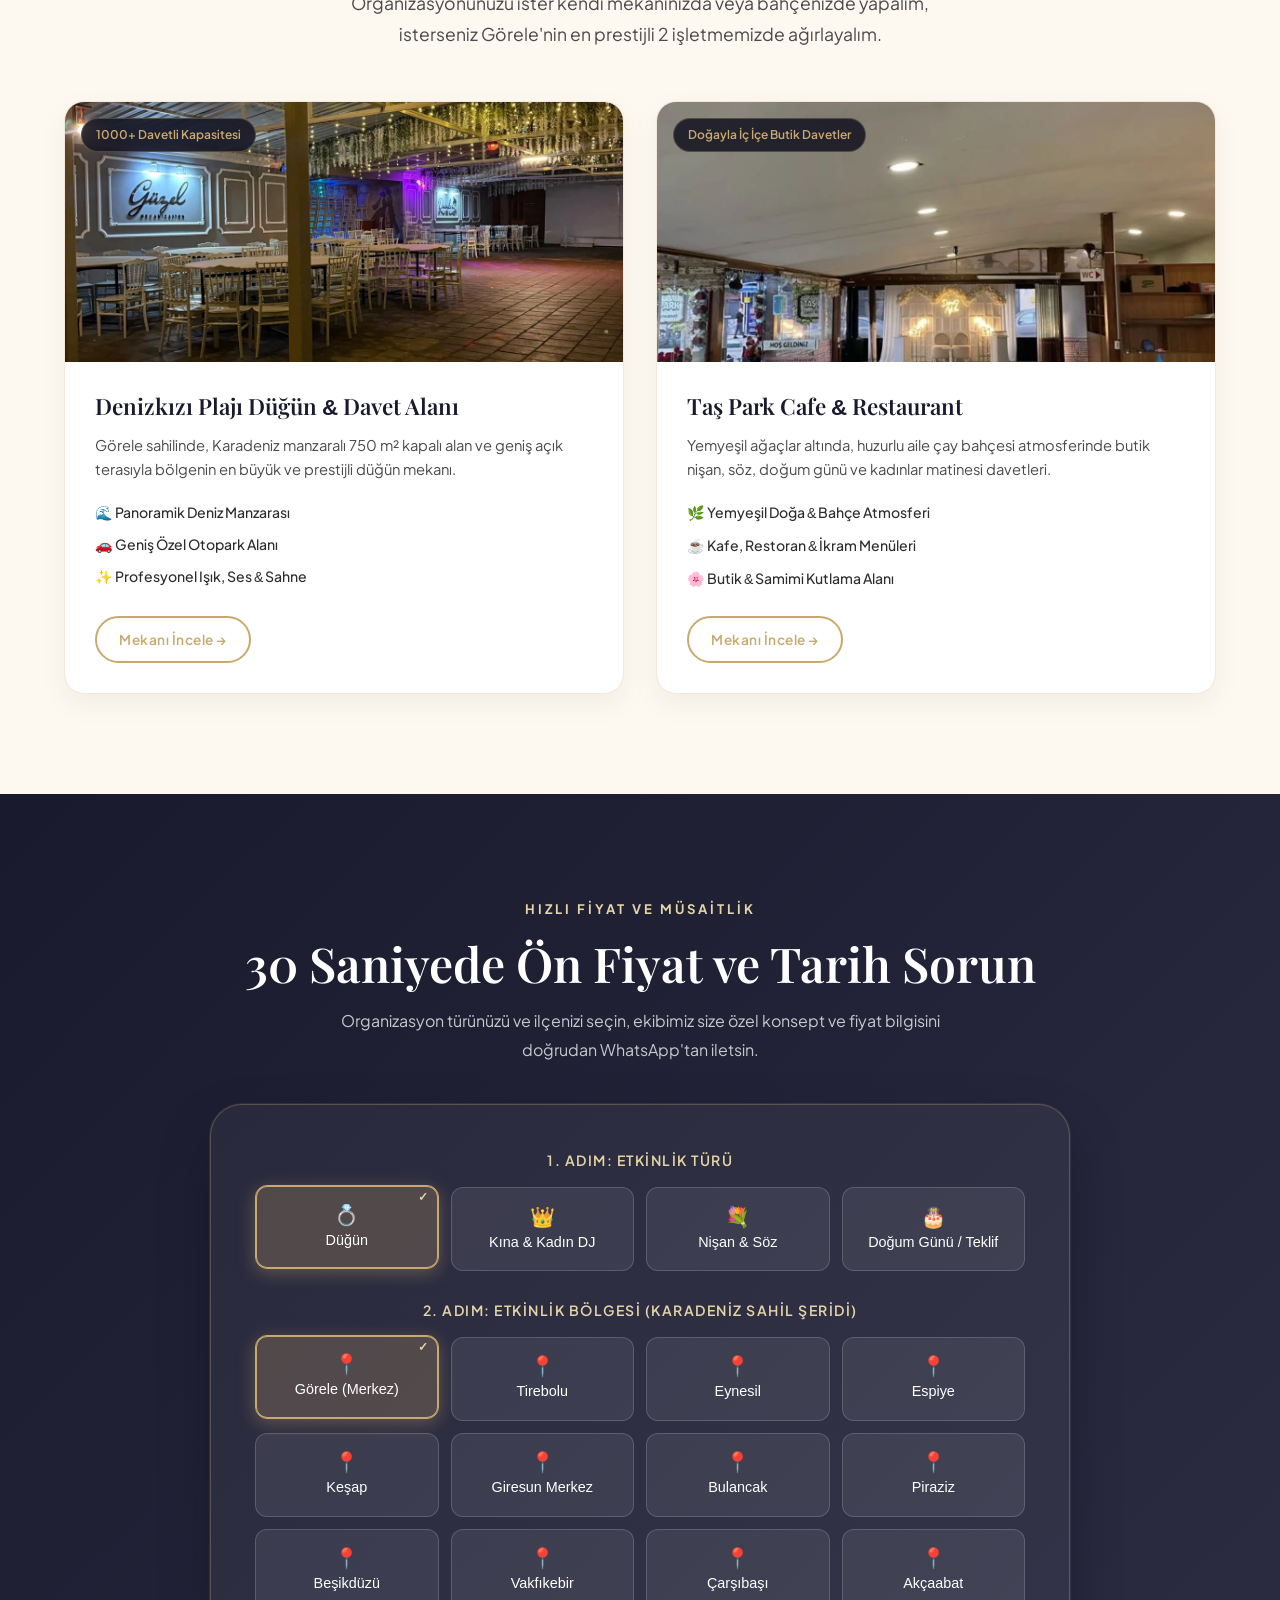
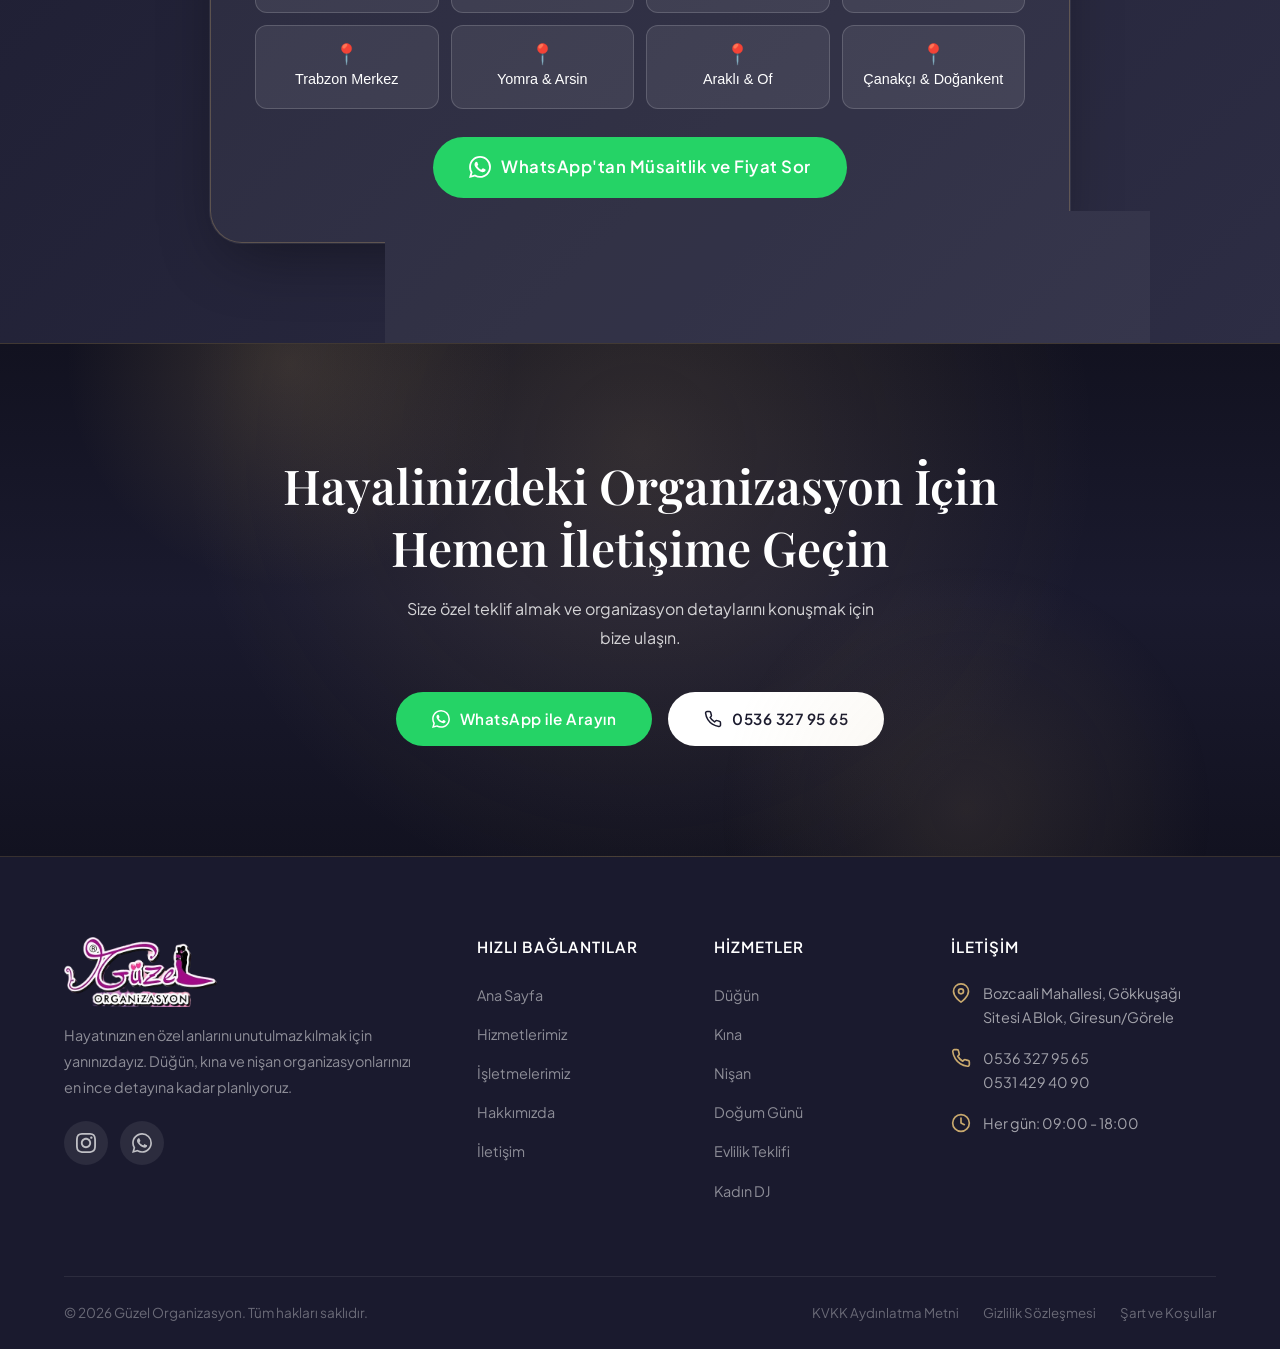
==== commit 05984367: "Switch CNAME and canonical URLs to www.guzelorganizasyon.com.tr" ====
--- a/index.html
+++ b/index.html
@@ -9,33 +9,33 @@
   <meta property="og:title" content="Görele Düğün & Kına Organizasyonu | Güzel Organizasyon">
   <meta property="og:description" content="Hayatınızın en özel anlarını unutulmaz kılmak için yanınızdayız. Düğün, kına, nişan ve kadın DJ hizmetleri.">
   <meta property="og:type" content="website">
-  <meta property="og:url" content="https://www.guzelorganizasyon.com/">
+  <meta property="og:url" content="https://www.guzelorganizasyon.com.tr/">
   <link rel="stylesheet" href="css/style.css?v=6">
   <link rel="icon" type="image/png" href="images/favicon.png">
   <link rel="apple-touch-icon" href="images/favicon.png">
   <link rel="preconnect" href="https://fonts.googleapis.com">
   <link rel="preconnect" href="https://fonts.gstatic.com" crossorigin>
   <link rel="stylesheet" href="https://fonts.googleapis.com/css2?family=Playfair+Display:ital,wght@0,400;0,600;0,700;1,400&family=Plus+Jakarta+Sans:wght@300;400;500;600;700&display=swap">
-  <link rel="canonical" href="https://www.guzelorganizasyon.com/">
+  <link rel="canonical" href="https://www.guzelorganizasyon.com.tr/">
   <link rel="preload" as="image" href="images/hero-bg.webp" type="image/webp">
-  <meta property="og:image" content="https://www.guzelorganizasyon.com/images/og-image.jpg">
+  <meta property="og:image" content="https://www.guzelorganizasyon.com.tr/images/og-image.jpg">
   <meta property="og:locale" content="tr_TR">
   <meta property="og:site_name" content="Güzel Organizasyon">
   <meta name="twitter:card" content="summary_large_image">
   <meta name="twitter:title" content="Görele Düğün & Kına Organizasyonu | Güzel Organizasyon">
   <meta name="twitter:description" content="Görele, Tirebolu, Espiye ve Eynesil'de hayalinizdeki düğün, kına ve nişan organizasyonları. Kadın DJ ve özel konseptler.">
-  <meta name="twitter:image" content="https://www.guzelorganizasyon.com/images/og-image.jpg">
+  <meta name="twitter:image" content="https://www.guzelorganizasyon.com.tr/images/og-image.jpg">
   <script type="application/ld+json">
   {
     "@context": "https://schema.org",
     "@graph": [
       {
         "@type": ["EventPlanner", "LocalBusiness"],
-        "@id": "https://www.guzelorganizasyon.com/#organization",
+        "@id": "https://www.guzelorganizasyon.com.tr/#organization",
         "name": "Güzel Organizasyon",
-        "url": "https://www.guzelorganizasyon.com",
-        "logo": "https://www.guzelorganizasyon.com/images/logo.png",
-        "image": "https://www.guzelorganizasyon.com/images/og-image.jpg",
+        "url": "https://www.guzelorganizasyon.com.tr",
+        "logo": "https://www.guzelorganizasyon.com.tr/images/logo.png",
+        "image": "https://www.guzelorganizasyon.com.tr/images/og-image.jpg",
         "description": "Giresun Görele merkezli; düğün, kına gecesi, nişan, evlilik teklifi, doğum günü ve kadın DJ organizasyon hizmetleri.",
         "telephone": ["+905363279565", "+905314294090"],
         "priceRange": "₺₺",
@@ -85,13 +85,13 @@
       },
       {
         "@type": "BreadcrumbList",
-        "@id": "https://www.guzelorganizasyon.com/#breadcrumb",
+        "@id": "https://www.guzelorganizasyon.com.tr/#breadcrumb",
         "itemListElement": [
           {
             "@type": "ListItem",
             "position": 1,
             "name": "Ana Sayfa",
-            "item": "https://www.guzelorganizasyon.com/"
+            "item": "https://www.guzelorganizasyon.com.tr/"
           }
         ]
       }
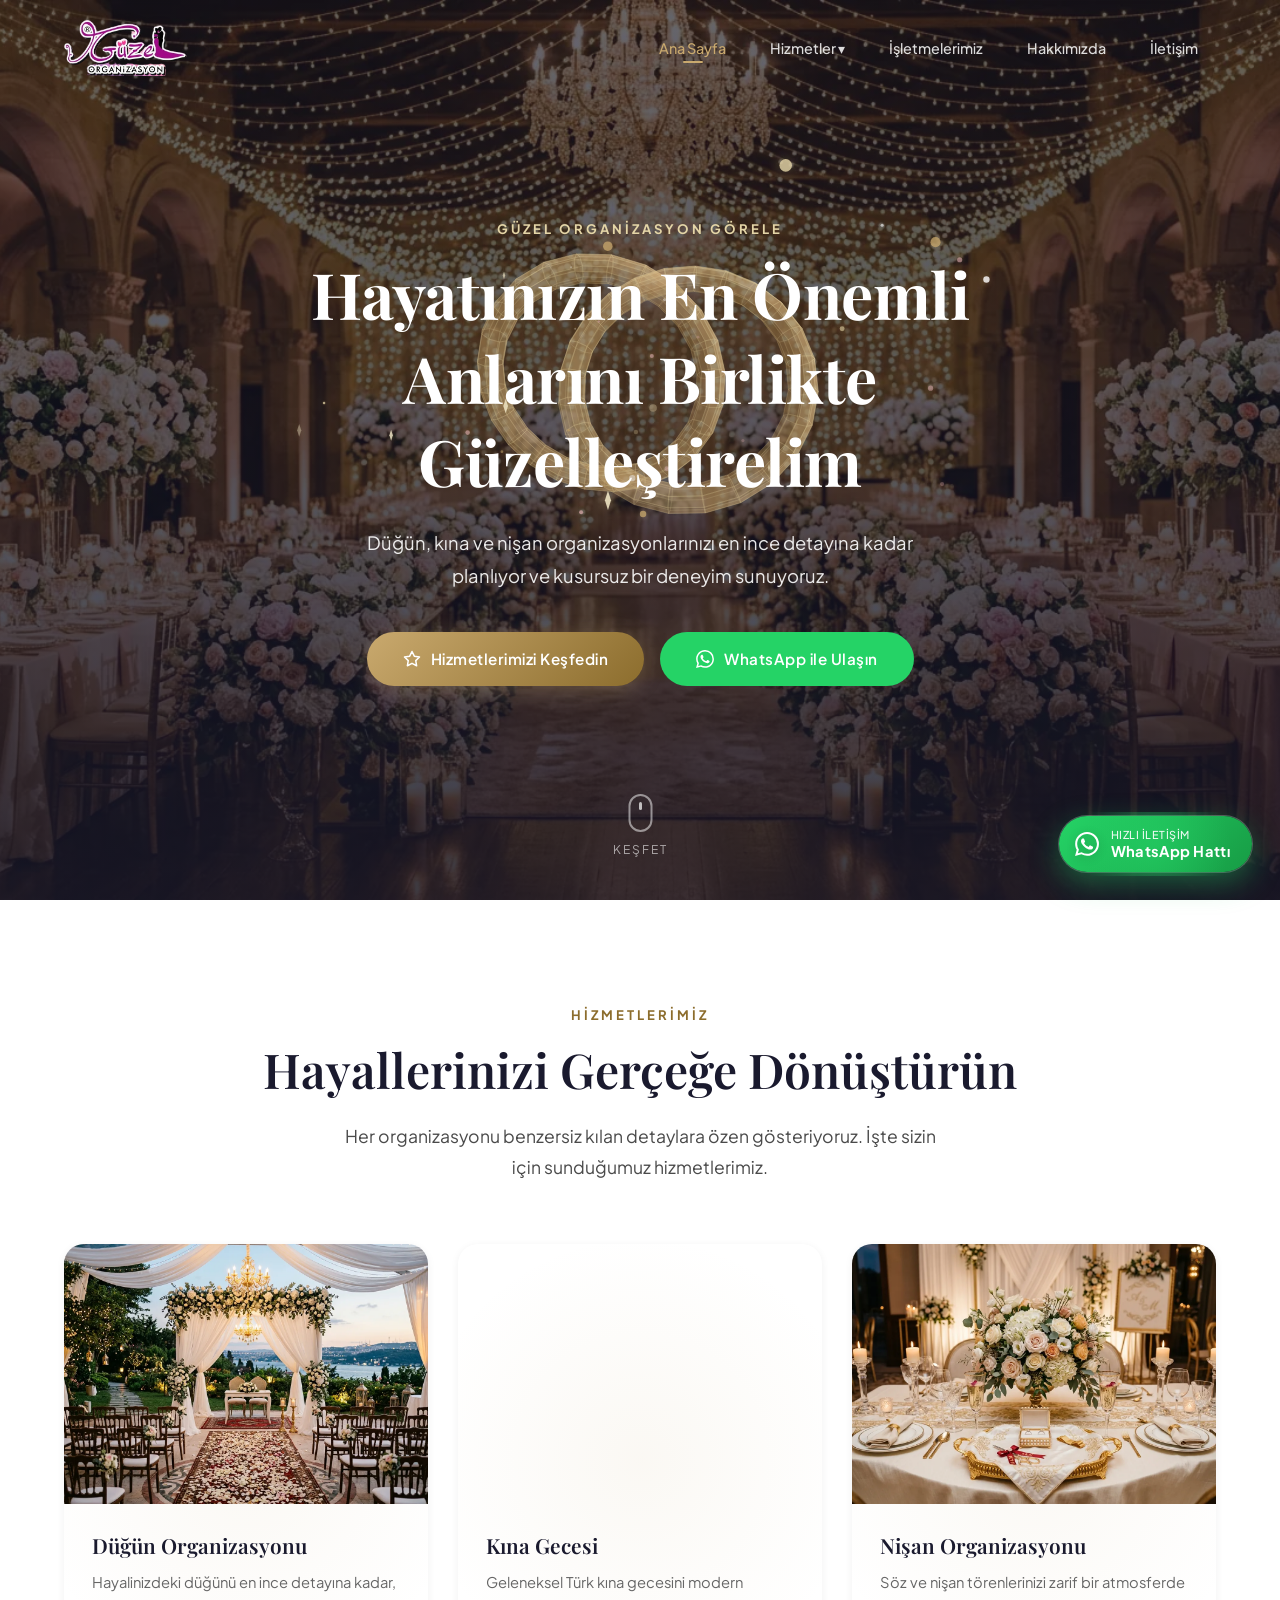
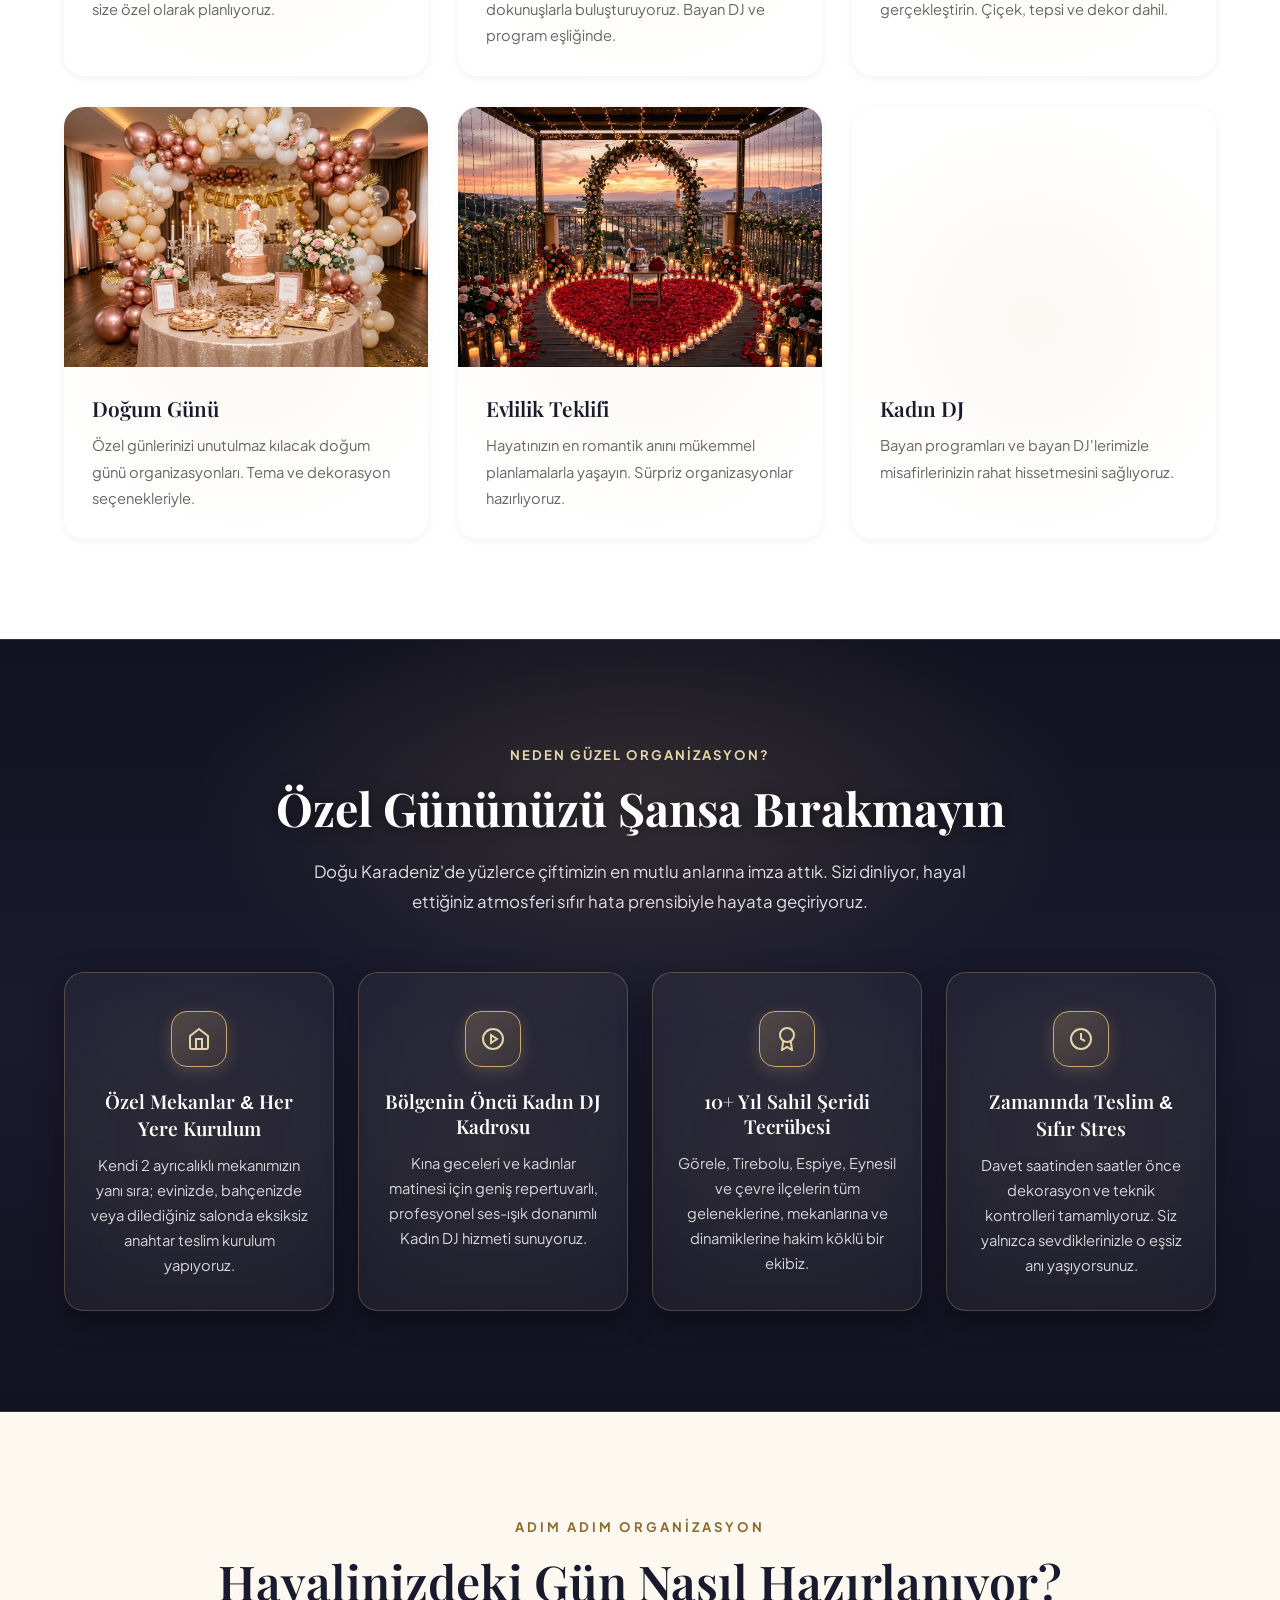
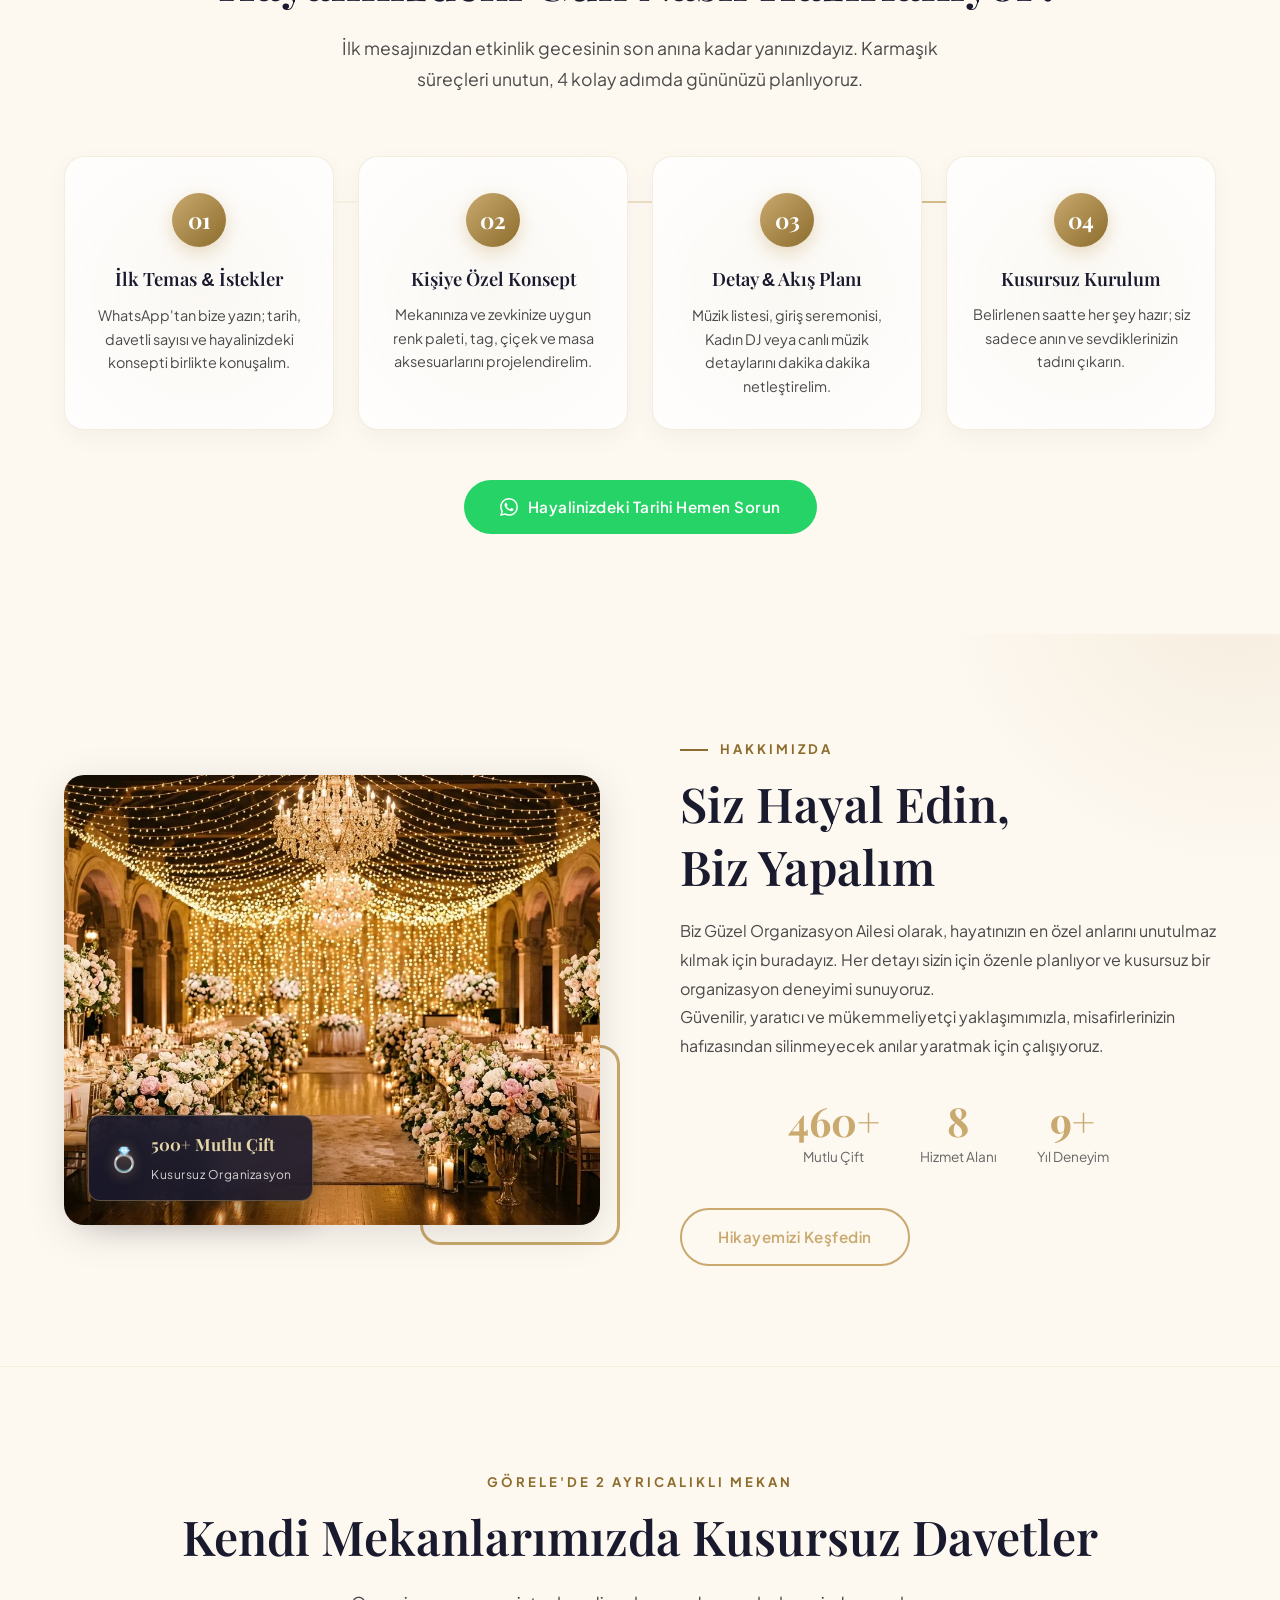
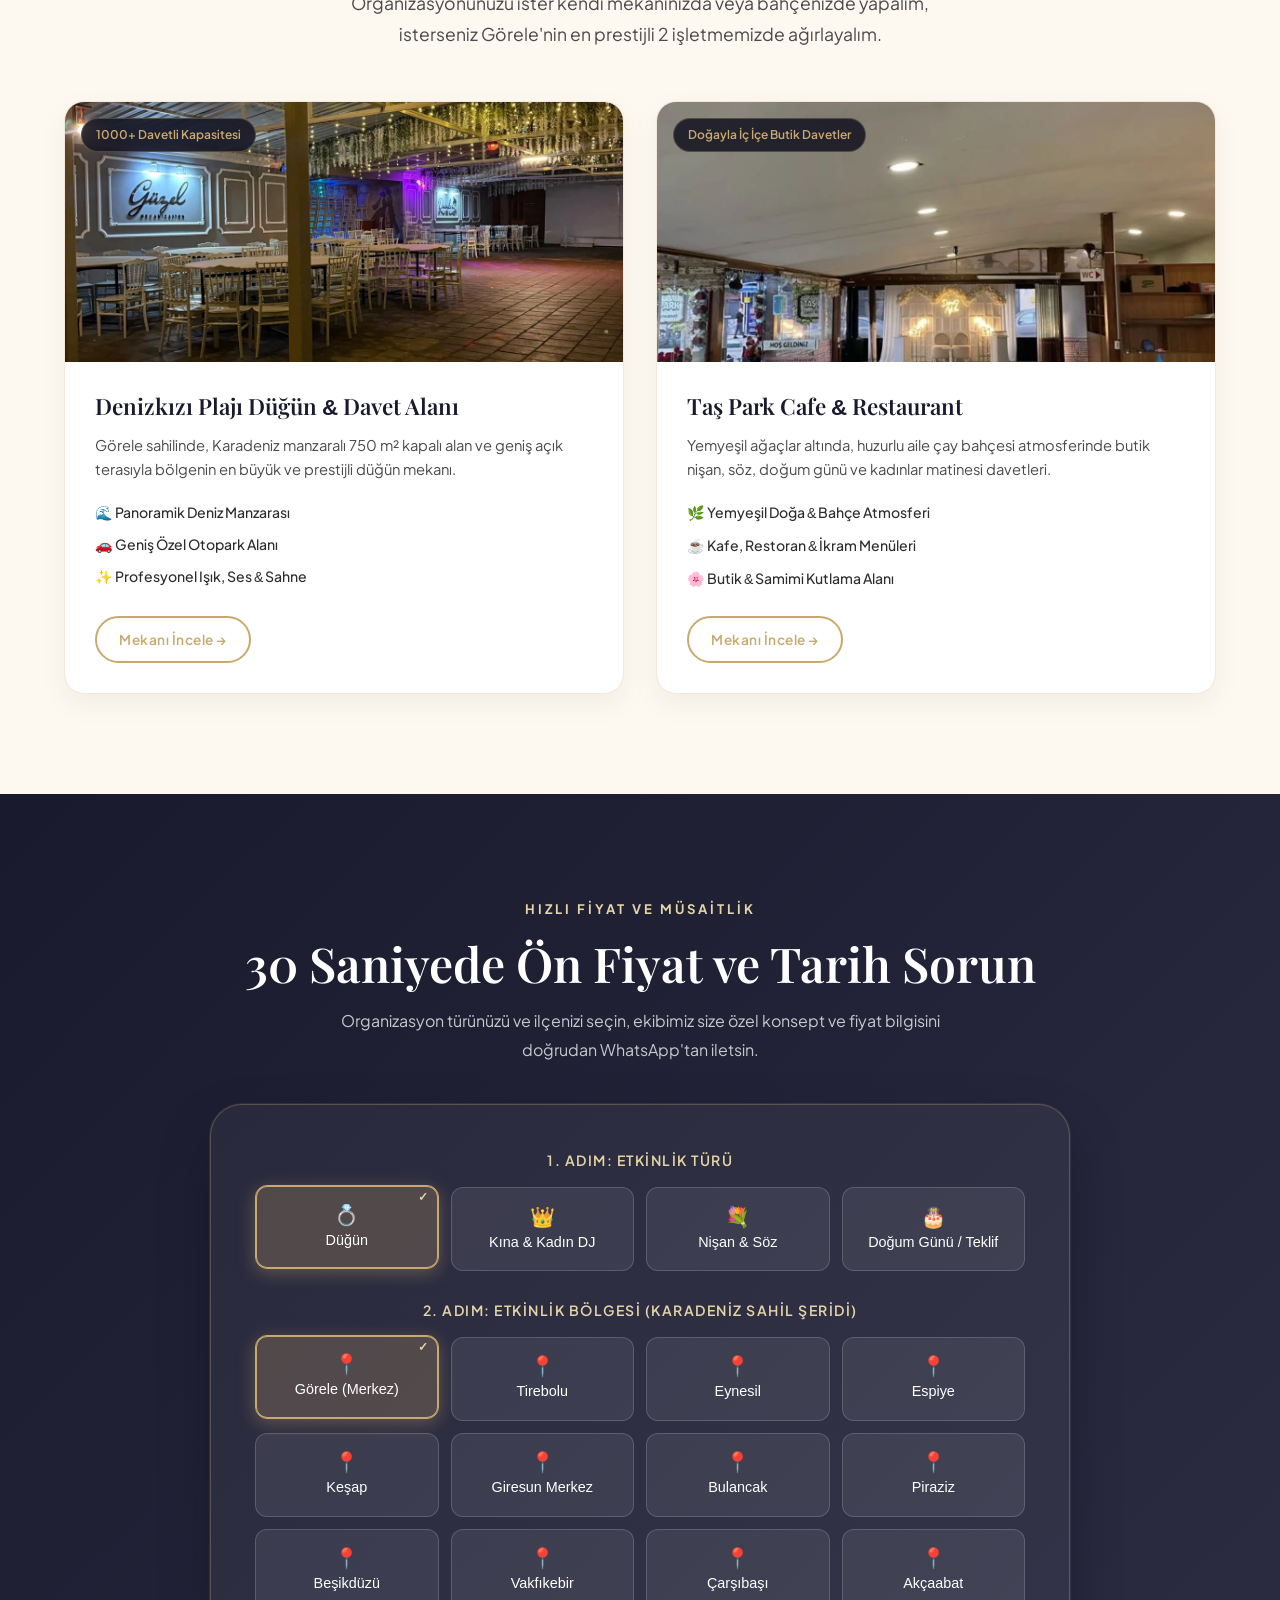
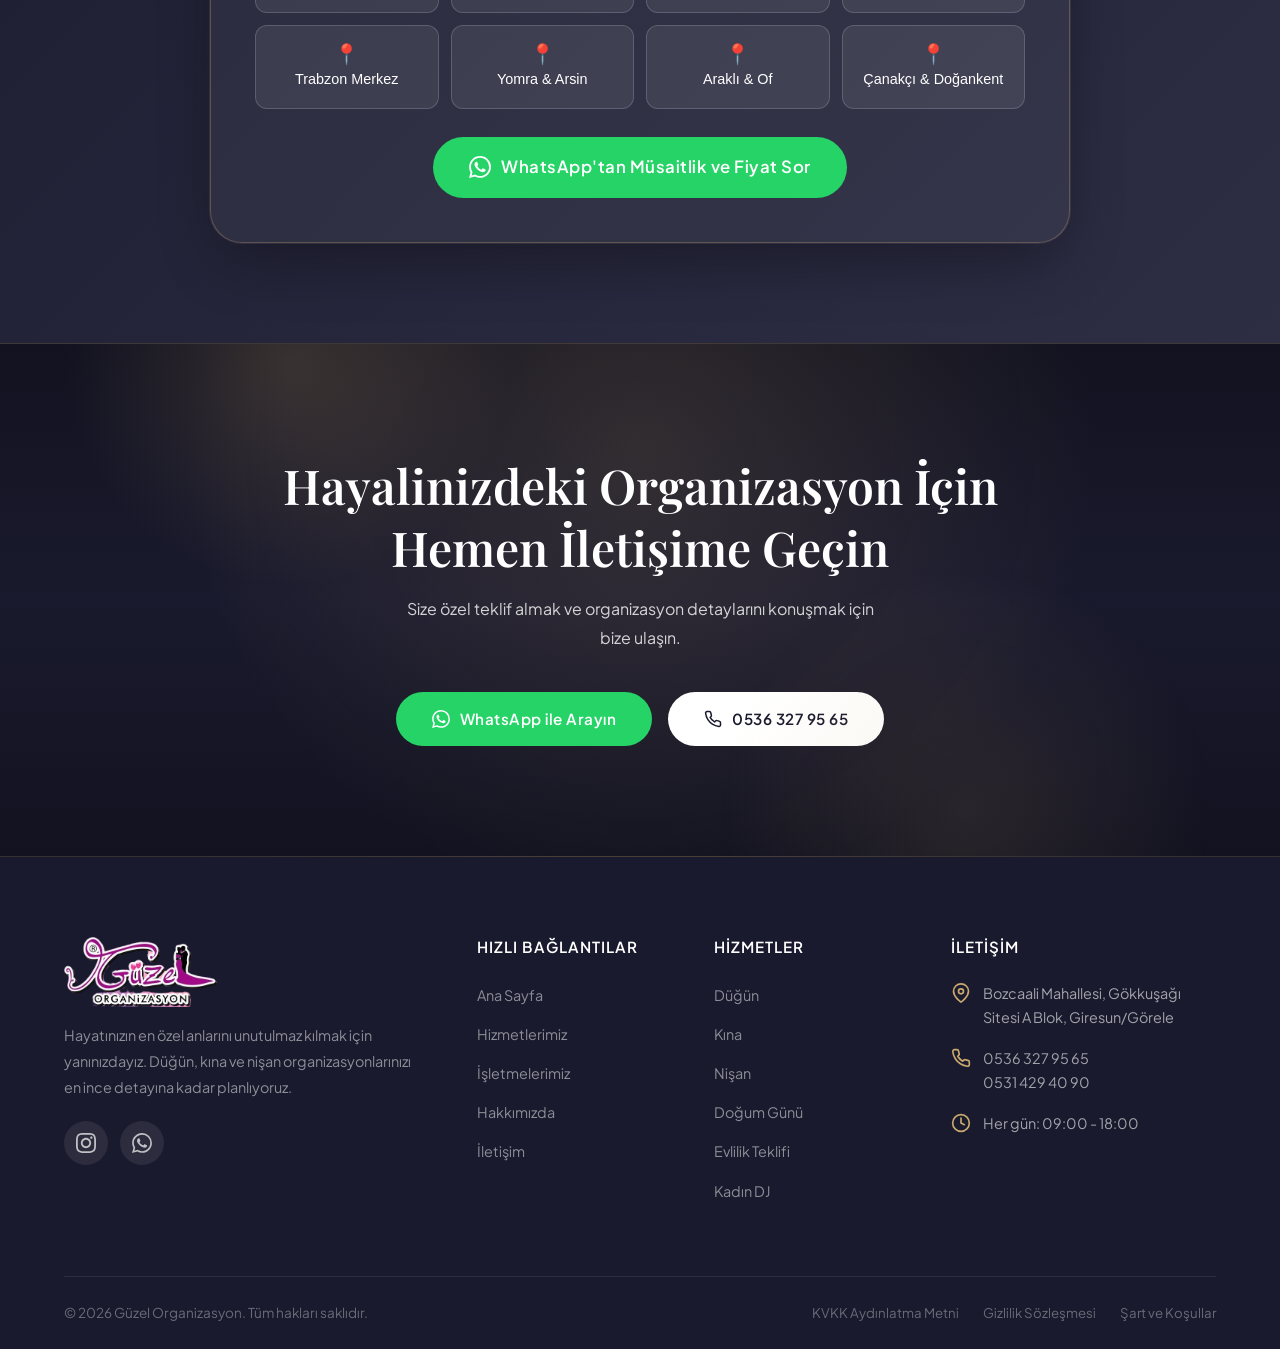
==== commit 081dfce1: "Fix stats layout nesting in hakkimizda.html and bump cache busters" ====
--- a/index.html
+++ b/index.html
@@ -10,7 +10,7 @@
   <meta property="og:description" content="Hayatınızın en özel anlarını unutulmaz kılmak için yanınızdayız. Düğün, kına, nişan ve kadın DJ hizmetleri.">
   <meta property="og:type" content="website">
   <meta property="og:url" content="https://www.guzelorganizasyon.com.tr/">
-  <link rel="stylesheet" href="css/style.css?v=6">
+  <link rel="stylesheet" href="css/style.css?v=7">
   <link rel="icon" type="image/png" href="images/favicon.png">
   <link rel="apple-touch-icon" href="images/favicon.png">
   <link rel="preconnect" href="https://fonts.googleapis.com">
@@ -665,6 +665,6 @@
     <img src="" alt="Organizasyon Görseli">
   </div>
 
-  <script src="js/main.js?v=6"></script>
+  <script src="js/main.js?v=7"></script>
 </body>
 </html>
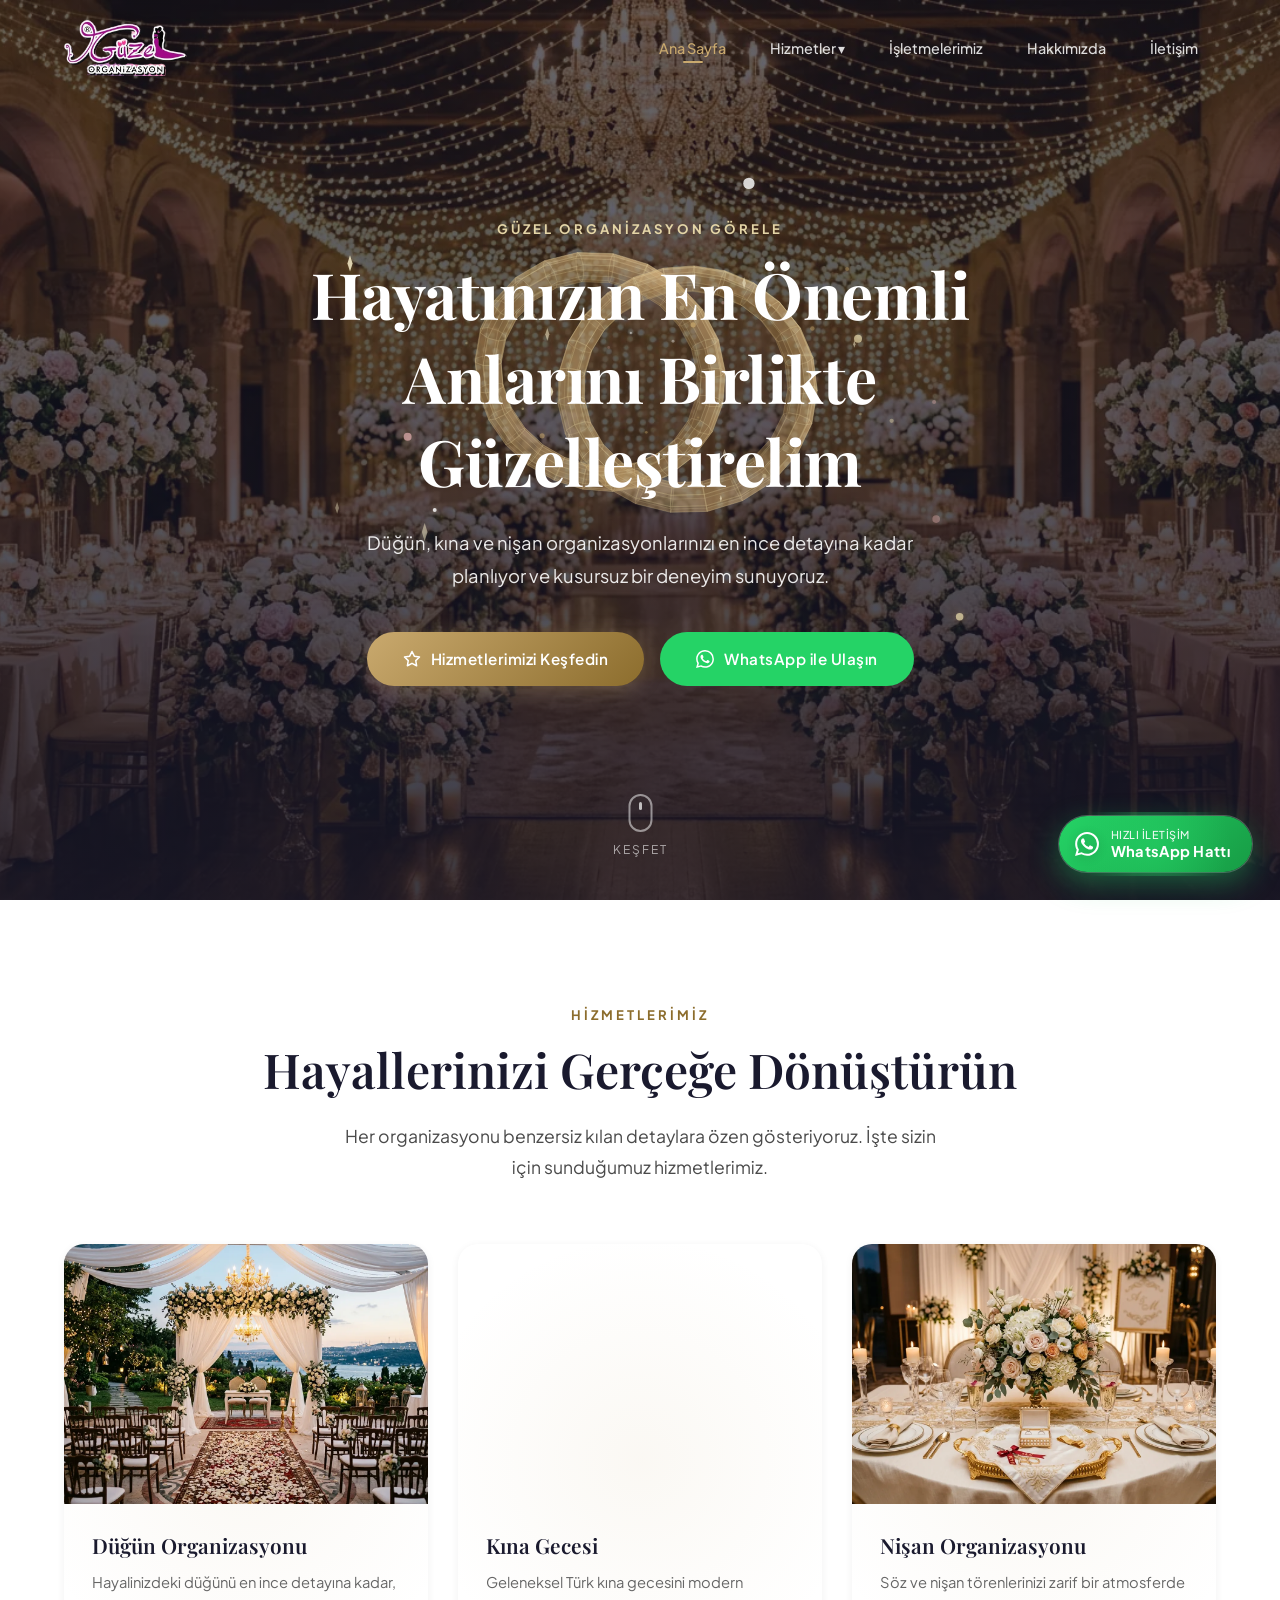
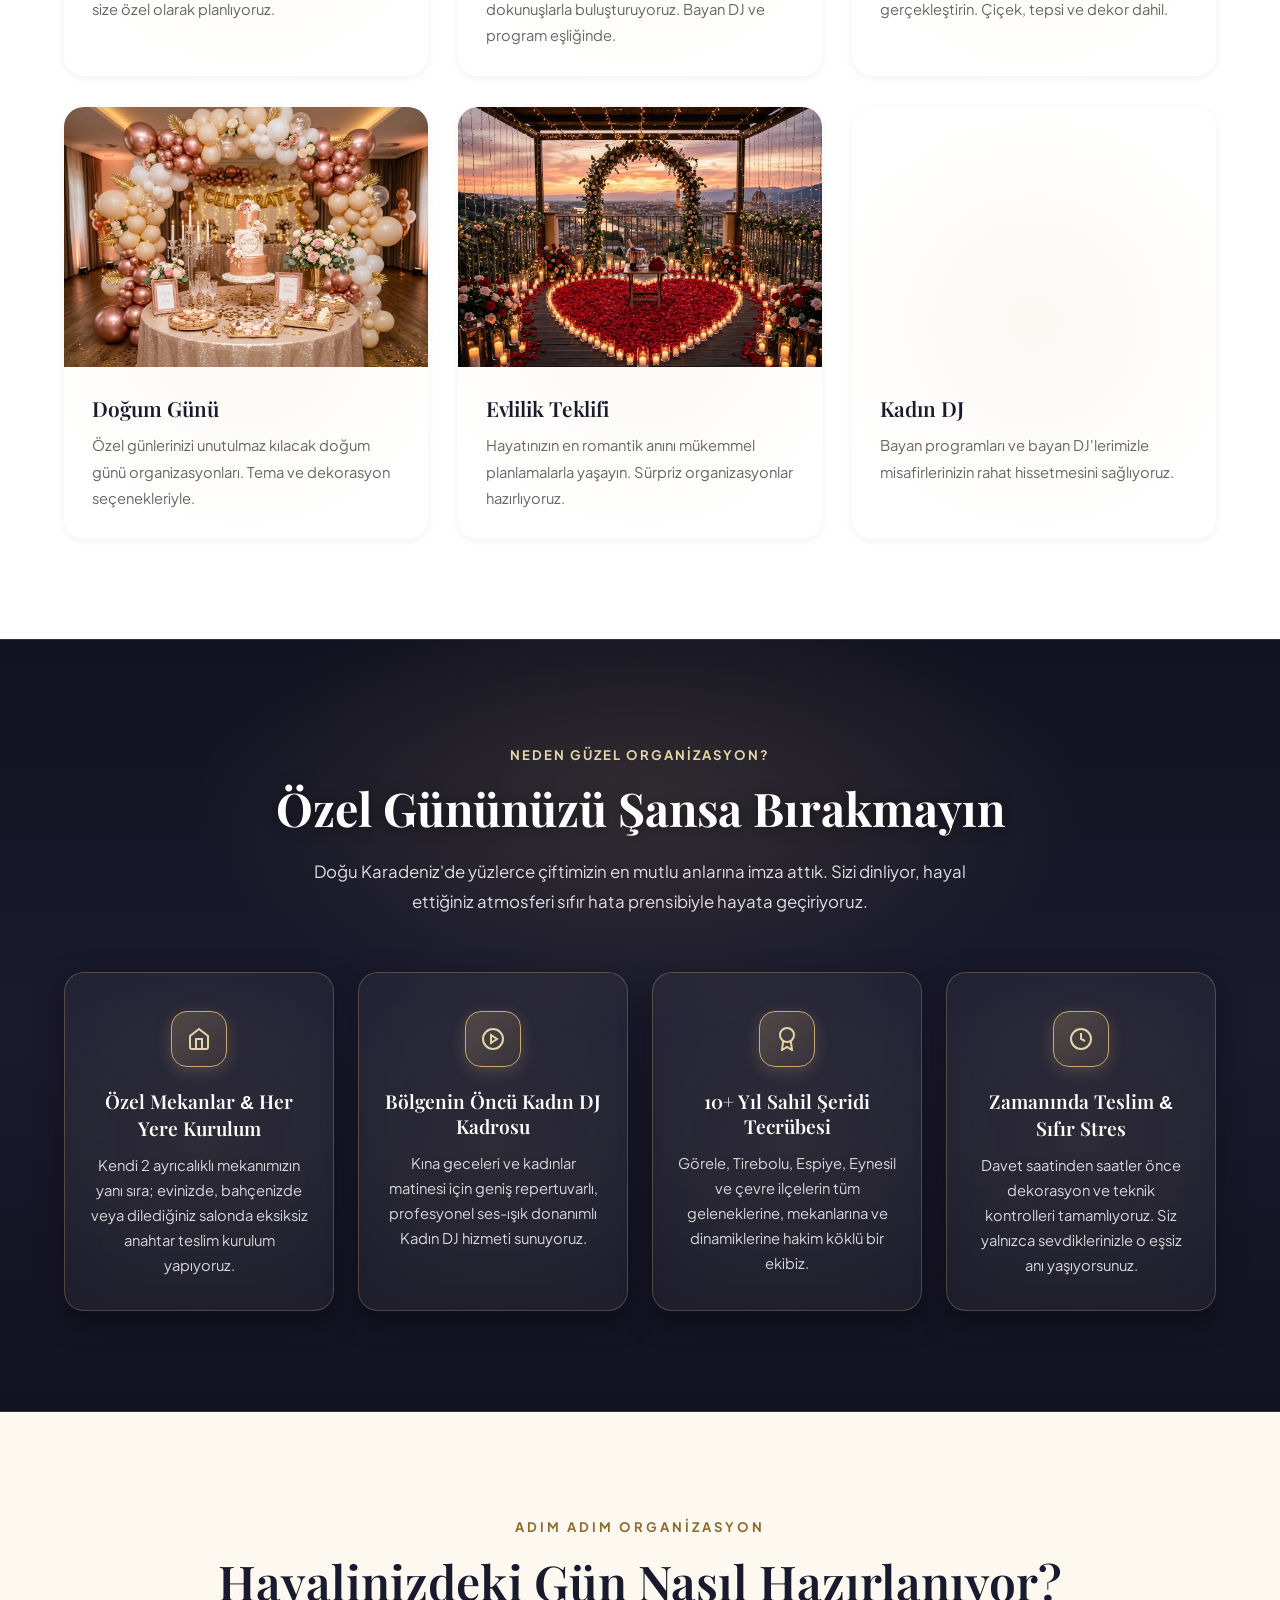
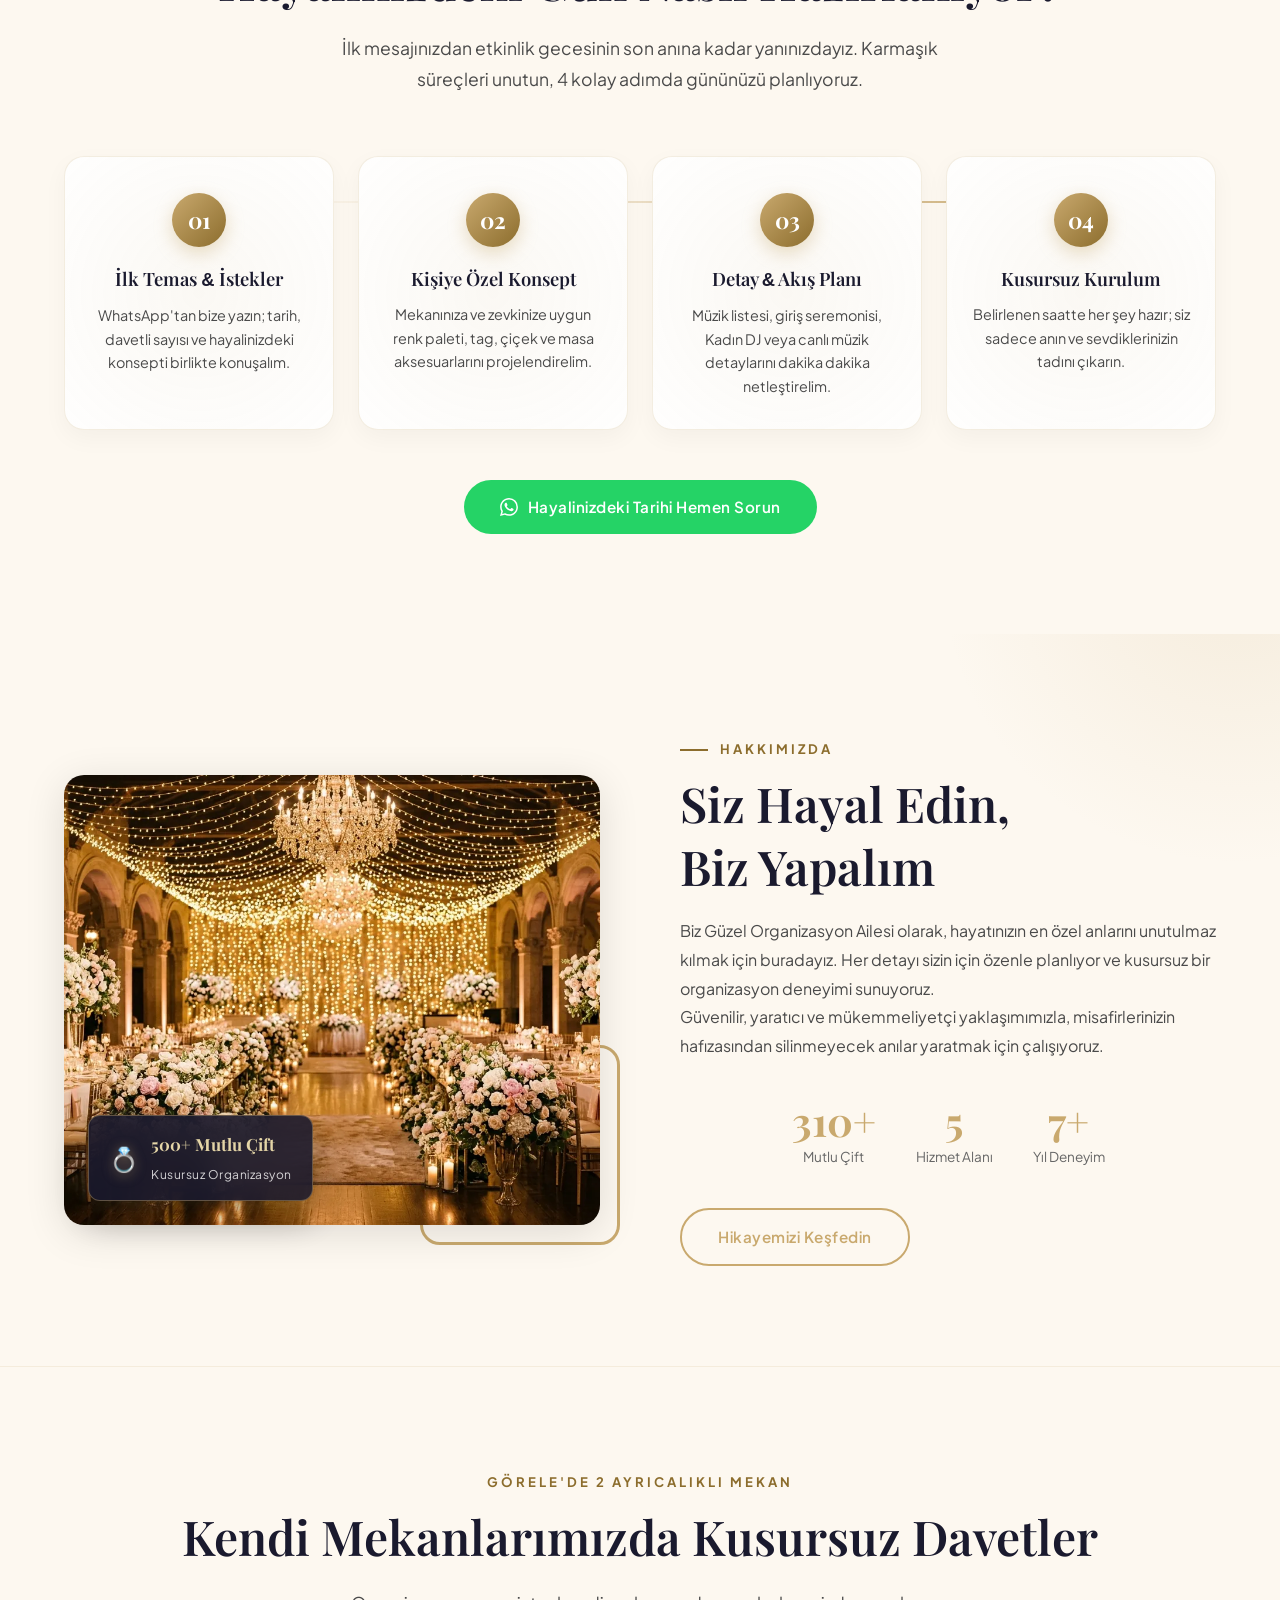
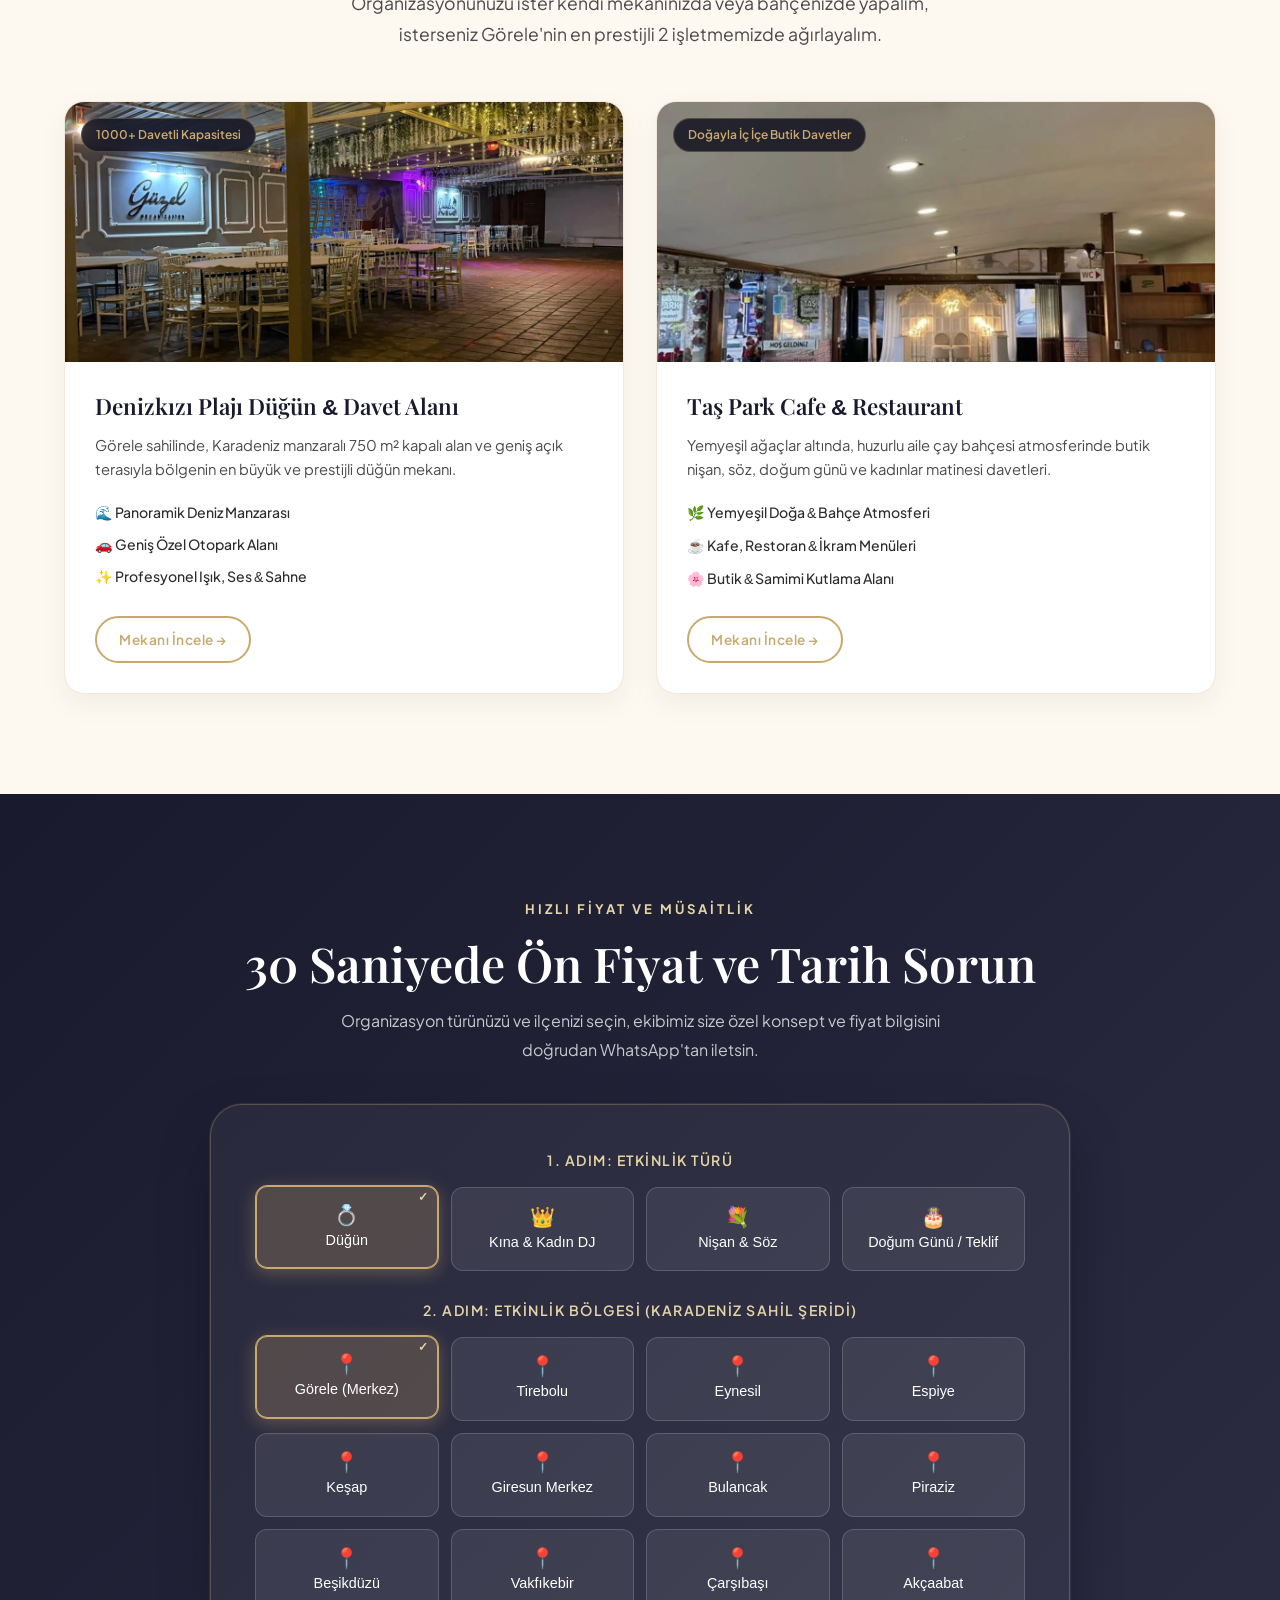
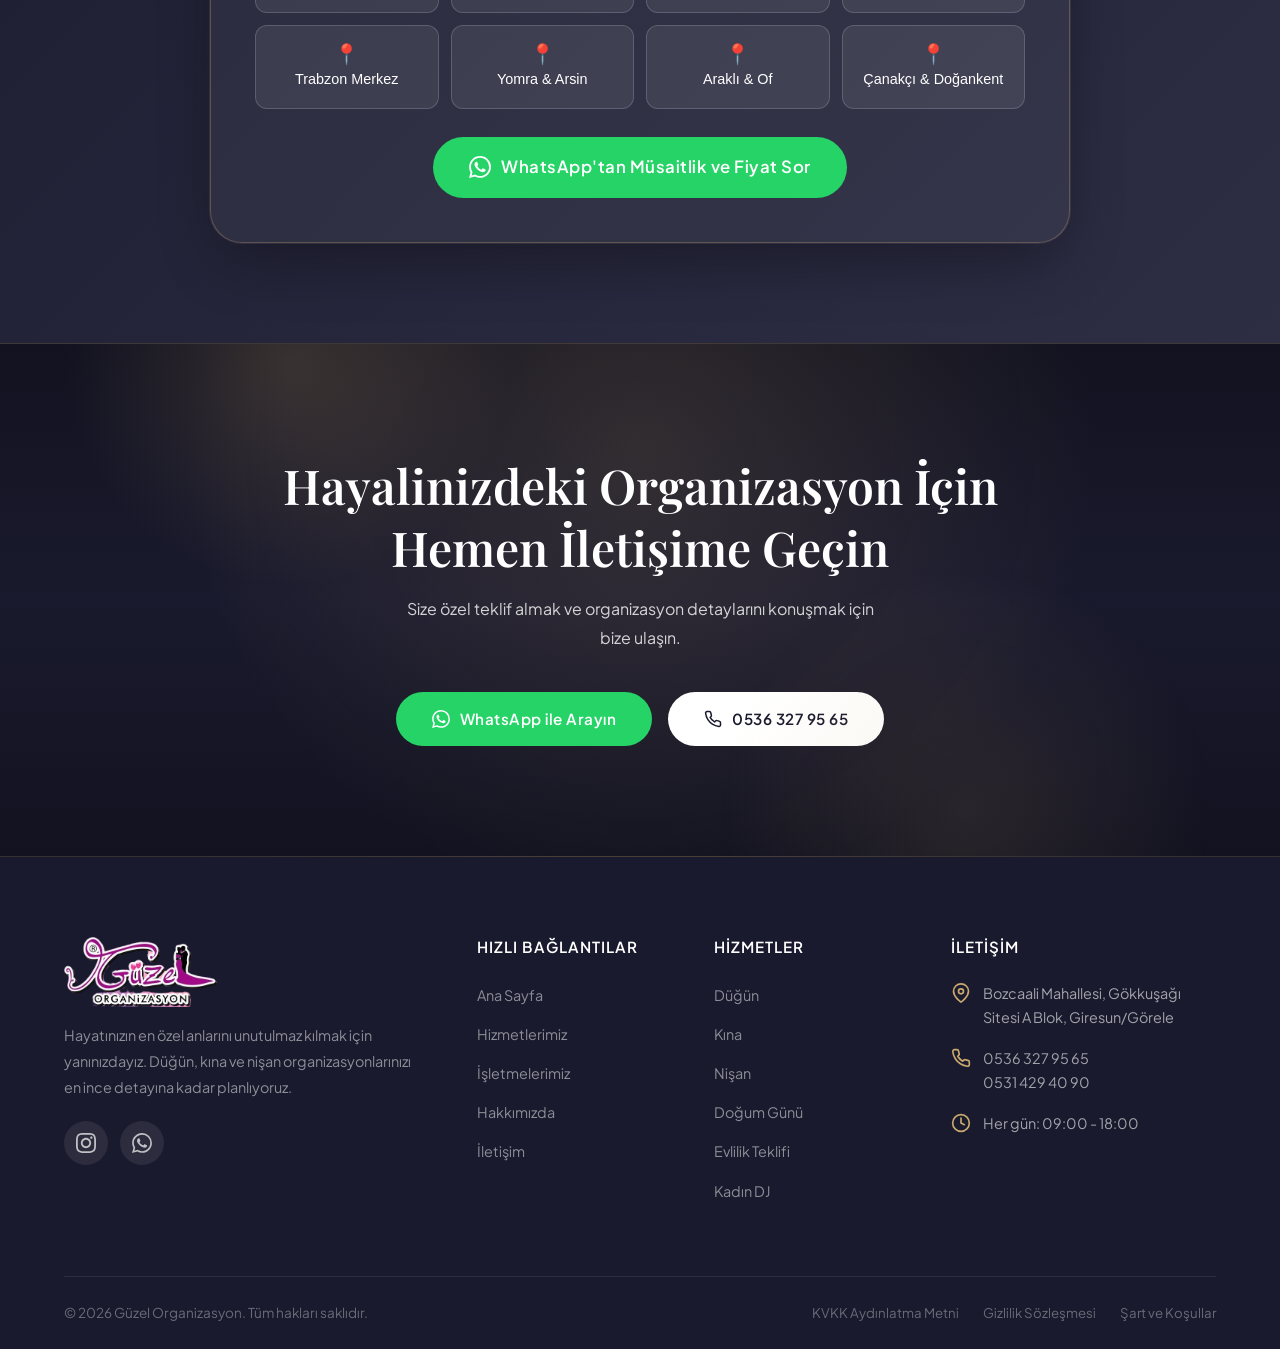
==== commit d2c613ef: "Convert all links to clean extensionless URLs and strip .html / index.html from URL bar" ====
--- a/index.html
+++ b/index.html
@@ -10,7 +10,7 @@
   <meta property="og:description" content="Hayatınızın en özel anlarını unutulmaz kılmak için yanınızdayız. Düğün, kına, nişan ve kadın DJ hizmetleri.">
   <meta property="og:type" content="website">
   <meta property="og:url" content="https://www.guzelorganizasyon.com.tr/">
-  <link rel="stylesheet" href="css/style.css?v=7">
+  <link rel="stylesheet" href="css/style.css?v=8">
   <link rel="icon" type="image/png" href="images/favicon.png">
   <link rel="apple-touch-icon" href="images/favicon.png">
   <link rel="preconnect" href="https://fonts.googleapis.com">
@@ -105,27 +105,27 @@
   <!-- ========== NAVBAR ========== -->
   <nav class="navbar" id="navbar">
     <div class="container">
-      <a href="index.html" class="navbar-brand">
+      <a href="/" class="navbar-brand">
         <img src="images/logo.webp" alt="Güzel Organizasyon Logo" class="navbar-logo" width="466" height="187">
       </a>
 
       <ul class="nav-menu" id="navMenu">
-        <li><a href="index.html" class="nav-link active">Ana Sayfa</a></li>
+        <li><a href="/" class="nav-link active">Ana Sayfa</a></li>
         <li class="nav-item">
-          <a href="hizmetler.html" class="nav-link">Hizmetler ▾</a>
+          <a href="/hizmetler" class="nav-link">Hizmetler ▾</a>
           <div class="nav-dropdown">
-            <a href="hizmetler.html" class="nav-dropdown-all"><strong>Tüm Hizmetleri Gör</strong></a>
-            <a href="hizmetler.html#dugun">Düğün</a>
-            <a href="hizmetler.html#kina">Kına</a>
-            <a href="hizmetler.html#nisan">Nişan</a>
-            <a href="hizmetler.html#dogumgunu">Doğum Günü</a>
-            <a href="hizmetler.html#evlilikteklifi">Evlilik Teklifi</a>
-            <a href="hizmetler.html#kadinDJ">Kadın DJ</a>
+            <a href="/hizmetler" class="nav-dropdown-all"><strong>Tüm Hizmetleri Gör</strong></a>
+            <a href="/hizmetler#dugun">Düğün</a>
+            <a href="/hizmetler#kina">Kına</a>
+            <a href="/hizmetler#nisan">Nişan</a>
+            <a href="/hizmetler#dogumgunu">Doğum Günü</a>
+            <a href="/hizmetler#evlilikteklifi">Evlilik Teklifi</a>
+            <a href="/hizmetler#kadinDJ">Kadın DJ</a>
           </div>
         </li>
-        <li><a href="isletmelerimiz.html" class="nav-link">İşletmelerimiz</a></li>
-        <li><a href="hakkimizda.html" class="nav-link">Hakkımızda</a></li>
-        <li><a href="iletisim.html" class="nav-link">İletişim</a></li>
+        <li><a href="/isletmelerimiz" class="nav-link">İşletmelerimiz</a></li>
+        <li><a href="/hakkimizda" class="nav-link">Hakkımızda</a></li>
+        <li><a href="/iletisim" class="nav-link">İletişim</a></li>
       </ul>
 
       <div class="nav-toggle" id="navToggle" role="button" aria-label="Menüyü Aç/Kapat" aria-expanded="false" tabindex="0">
@@ -151,7 +151,7 @@
       <h1>Hayatınızın En Önemli Anlarını Birlikte Güzelleştirelim</h1>
       <p>Düğün, kına ve nişan organizasyonlarınızı en ince detayına kadar planlıyor ve kusursuz bir deneyim sunuyoruz.</p>
       <div class="hero-buttons">
-        <a href="hizmetler.html" class="btn btn-primary">
+        <a href="/hizmetler" class="btn btn-primary">
           <svg width="18" height="18" viewBox="0 0 24 24" fill="none" stroke="currentColor" stroke-width="2" stroke-linecap="round" stroke-linejoin="round"><path d="M12 2l3.09 6.26L22 9.27l-5 4.87 1.18 6.88L12 17.77l-6.18 3.25L7 14.14 2 9.27l6.91-1.01L12 2z"/></svg>
           Hizmetlerimizi Keşfedin
         </a>
@@ -179,7 +179,7 @@
 
       <div class="services-grid stagger-children">
         <!-- Düğün -->
-        <a href="hizmetler.html#dugun" class="service-card">
+        <a href="/hizmetler#dugun" class="service-card">
           <div class="service-card-image">
             <img loading="lazy" decoding="async" src="images/service-dugun.webp" alt="Düğün Organizasyonu">
             <div class="service-card-overlay">
@@ -193,7 +193,7 @@
         </a>
 
         <!-- Kına -->
-        <a href="hizmetler.html#kina" class="service-card">
+        <a href="/hizmetler#kina" class="service-card">
           <div class="service-card-image">
             <img loading="lazy" decoding="async" src="images/service-kina.webp" alt="Kına Gecesi Organizasyonu">
             <div class="service-card-overlay">
@@ -207,7 +207,7 @@
         </a>
 
         <!-- Nişan -->
-        <a href="hizmetler.html#nisan" class="service-card">
+        <a href="/hizmetler#nisan" class="service-card">
           <div class="service-card-image">
             <img loading="lazy" decoding="async" src="images/service-nisan.webp" alt="Nişan Organizasyonu">
             <div class="service-card-overlay">
@@ -221,7 +221,7 @@
         </a>
 
         <!-- Doğum Günü -->
-        <a href="hizmetler.html#dogumgunu" class="service-card">
+        <a href="/hizmetler#dogumgunu" class="service-card">
           <div class="service-card-image">
             <img loading="lazy" decoding="async" src="images/service-dogumgunu.webp" alt="Doğum Günü Organizasyonu">
             <div class="service-card-overlay">
@@ -235,7 +235,7 @@
         </a>
 
         <!-- Evlilik Teklifi -->
-        <a href="hizmetler.html#evlilikteklifi" class="service-card">
+        <a href="/hizmetler#evlilikteklifi" class="service-card">
           <div class="service-card-image">
             <img loading="lazy" decoding="async" src="images/service-evlilikteklifi.webp" alt="Evlilik Teklifi Organizasyonu">
             <div class="service-card-overlay">
@@ -249,7 +249,7 @@
         </a>
 
         <!-- Kadın DJ -->
-        <a href="hizmetler.html#kadinDJ" class="service-card">
+        <a href="/hizmetler#kadinDJ" class="service-card">
           <div class="service-card-image">
             <img loading="lazy" decoding="async" src="images/service-kadindj.webp" alt="Kadın DJ Hizmeti">
             <div class="service-card-overlay">
@@ -397,7 +397,7 @@
             </div>
           </div>
 
-          <a href="hakkimizda.html" class="btn btn-secondary mt-40">Hikayemizi Keşfedin</a>
+          <a href="/hakkimizda" class="btn btn-secondary mt-40">Hikayemizi Keşfedin</a>
         </div>
       </div>
     </div>
@@ -428,7 +428,7 @@
               <li>🚗 Geniş Özel Otopark Alanı</li>
               <li>✨ Profesyonel Işık, Ses <span class="amp">&amp;</span> Sahne</li>
             </ul>
-            <a href="isletmelerimiz.html#denizkizi-plaji" class="btn btn-secondary btn-sm">Mekanı İncele &rarr;</a>
+            <a href="/isletmelerimiz#denizkizi-plaji" class="btn btn-secondary btn-sm">Mekanı İncele &rarr;</a>
           </div>
         </div>
 
@@ -445,7 +445,7 @@
               <li>☕ Kafe, Restoran <span class="amp">&amp;</span> İkram Menüleri</li>
               <li>🌸 Butik <span class="amp">&amp;</span> Samimi Kutlama Alanı</li>
             </ul>
-            <a href="isletmelerimiz.html#taspark-cafe" class="btn btn-secondary btn-sm">Mekanı İncele &rarr;</a>
+            <a href="/isletmelerimiz#taspark-cafe" class="btn btn-secondary btn-sm">Mekanı İncele &rarr;</a>
           </div>
         </div>
       </div>
@@ -600,11 +600,11 @@
         <div>
           <h4 class="footer-title">Hızlı Bağlantılar</h4>
           <ul class="footer-links">
-            <li><a href="index.html">Ana Sayfa</a></li>
-            <li><a href="hizmetler.html">Hizmetlerimiz</a></li>
-            <li><a href="isletmelerimiz.html">İşletmelerimiz</a></li>
-            <li><a href="hakkimizda.html">Hakkımızda</a></li>
-            <li><a href="iletisim.html">İletişim</a></li>
+            <li><a href="/">Ana Sayfa</a></li>
+            <li><a href="/hizmetler">Hizmetlerimiz</a></li>
+            <li><a href="/isletmelerimiz">İşletmelerimiz</a></li>
+            <li><a href="/hakkimizda">Hakkımızda</a></li>
+            <li><a href="/iletisim">İletişim</a></li>
           </ul>
         </div>
 
@@ -612,12 +612,12 @@
         <div>
           <h4 class="footer-title">Hizmetler</h4>
           <ul class="footer-links">
-            <li><a href="hizmetler.html#dugun">Düğün</a></li>
-            <li><a href="hizmetler.html#kina">Kına</a></li>
-            <li><a href="hizmetler.html#nisan">Nişan</a></li>
-            <li><a href="hizmetler.html#dogumgunu">Doğum Günü</a></li>
-            <li><a href="hizmetler.html#evlilikteklifi">Evlilik Teklifi</a></li>
-            <li><a href="hizmetler.html#kadinDJ">Kadın DJ</a></li>
+            <li><a href="/hizmetler#dugun">Düğün</a></li>
+            <li><a href="/hizmetler#kina">Kına</a></li>
+            <li><a href="/hizmetler#nisan">Nişan</a></li>
+            <li><a href="/hizmetler#dogumgunu">Doğum Günü</a></li>
+            <li><a href="/hizmetler#evlilikteklifi">Evlilik Teklifi</a></li>
+            <li><a href="/hizmetler#kadinDJ">Kadın DJ</a></li>
           </ul>
         </div>
 
@@ -642,9 +642,9 @@
       <div class="footer-bottom">
         <p>© <span class="current-year">2026</span> Güzel Organizasyon. Tüm hakları saklıdır.</p>
         <div class="footer-bottom-links">
-          <a href="kvkk.html">KVKK Aydınlatma Metni</a>
-          <a href="gizlilik-sozlesmesi.html">Gizlilik Sözleşmesi</a>
-          <a href="sart-ve-kosullar.html">Şart ve Koşullar</a>
+          <a href="/kvkk">KVKK Aydınlatma Metni</a>
+          <a href="/gizlilik-sozlesmesi">Gizlilik Sözleşmesi</a>
+          <a href="/sart-ve-kosullar">Şart ve Koşullar</a>
         </div>
       </div>
     </div>
@@ -665,6 +665,6 @@
     <img src="" alt="Organizasyon Görseli">
   </div>
 
-  <script src="js/main.js?v=7"></script>
+  <script src="js/main.js?v=8"></script>
 </body>
 </html>
